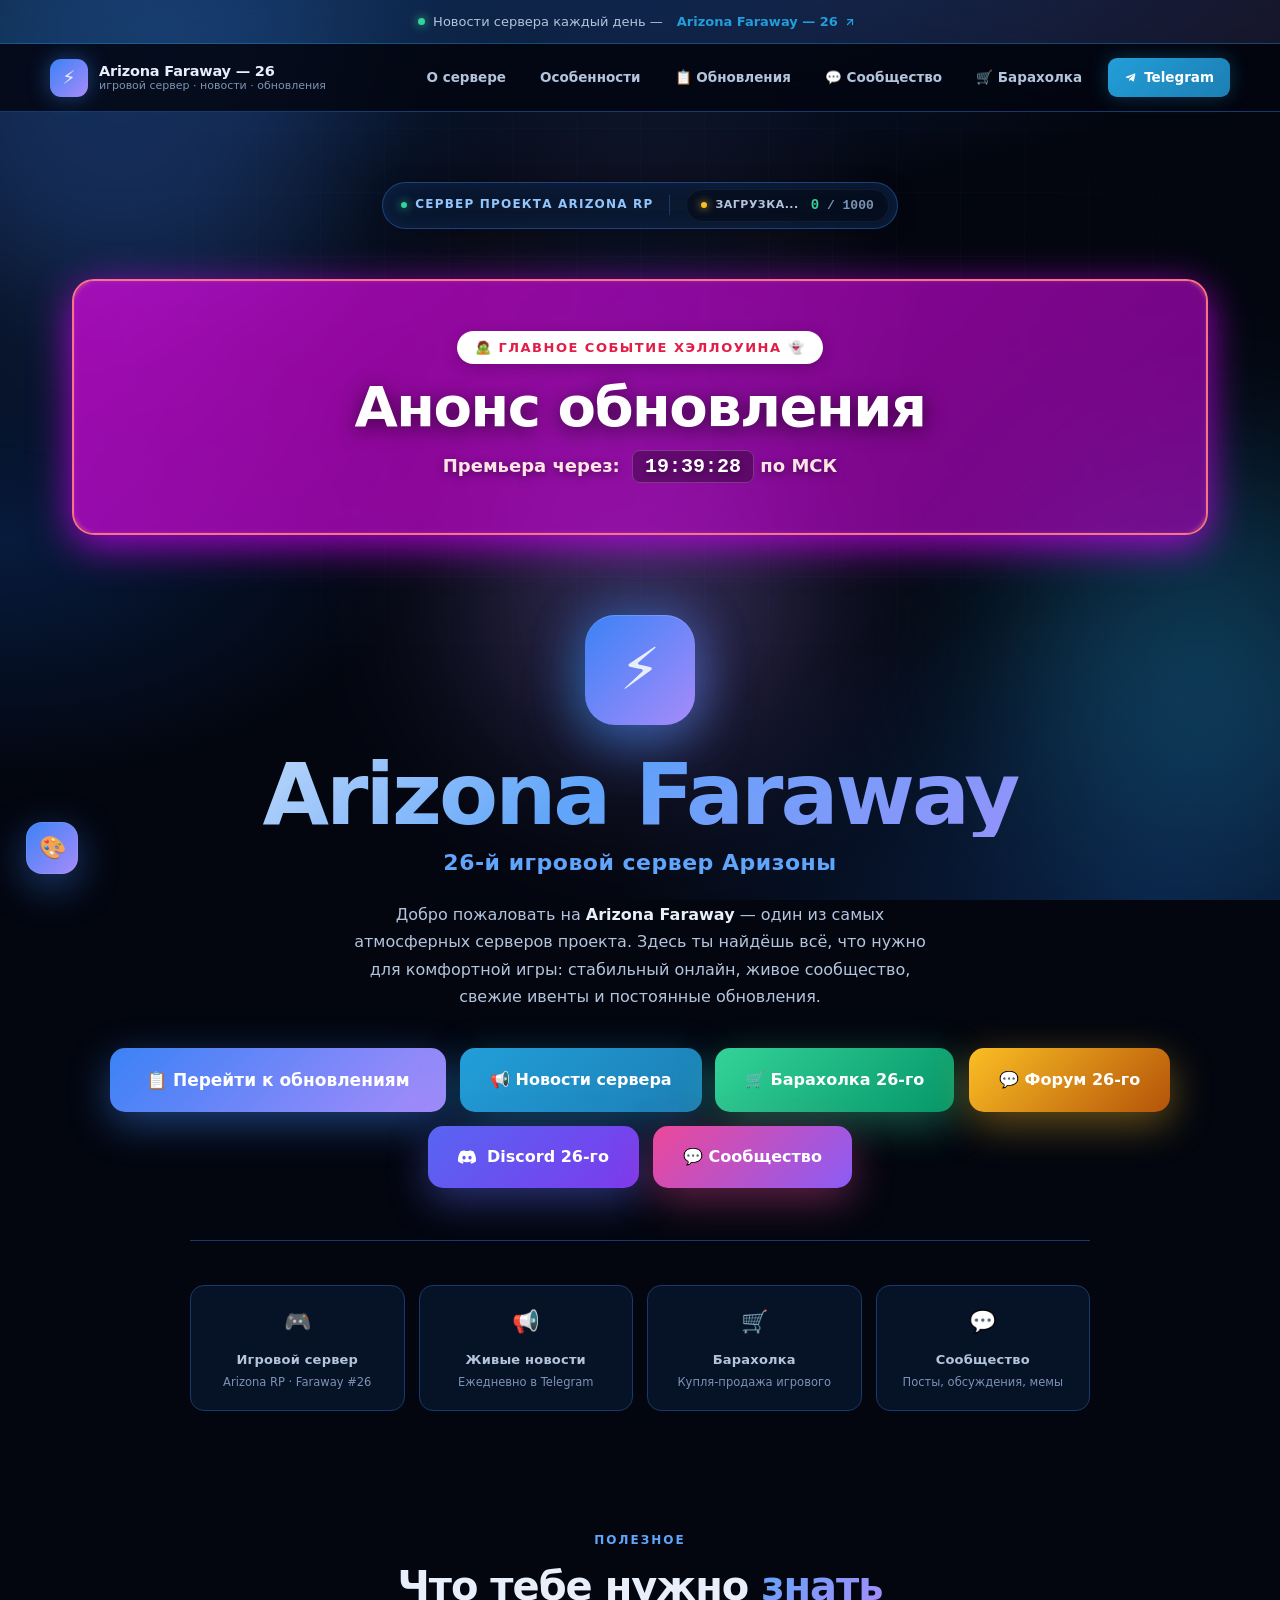
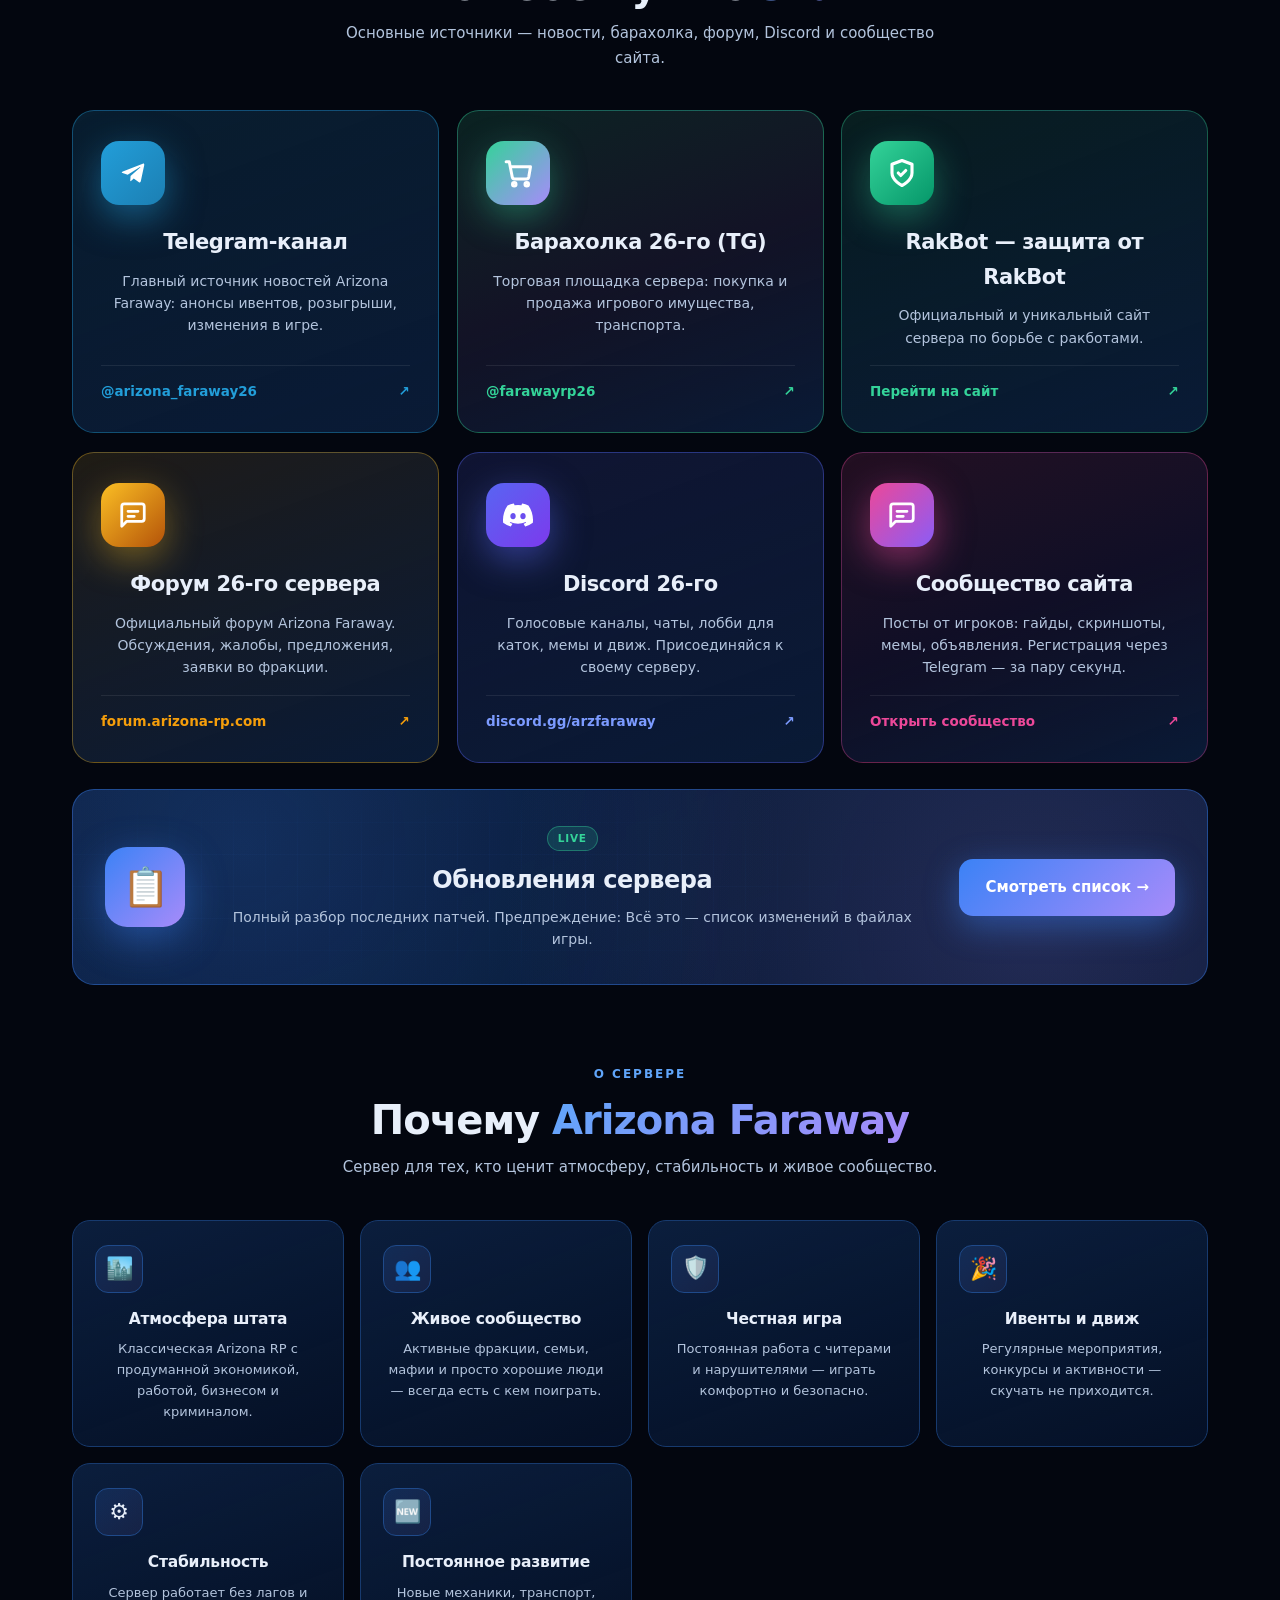
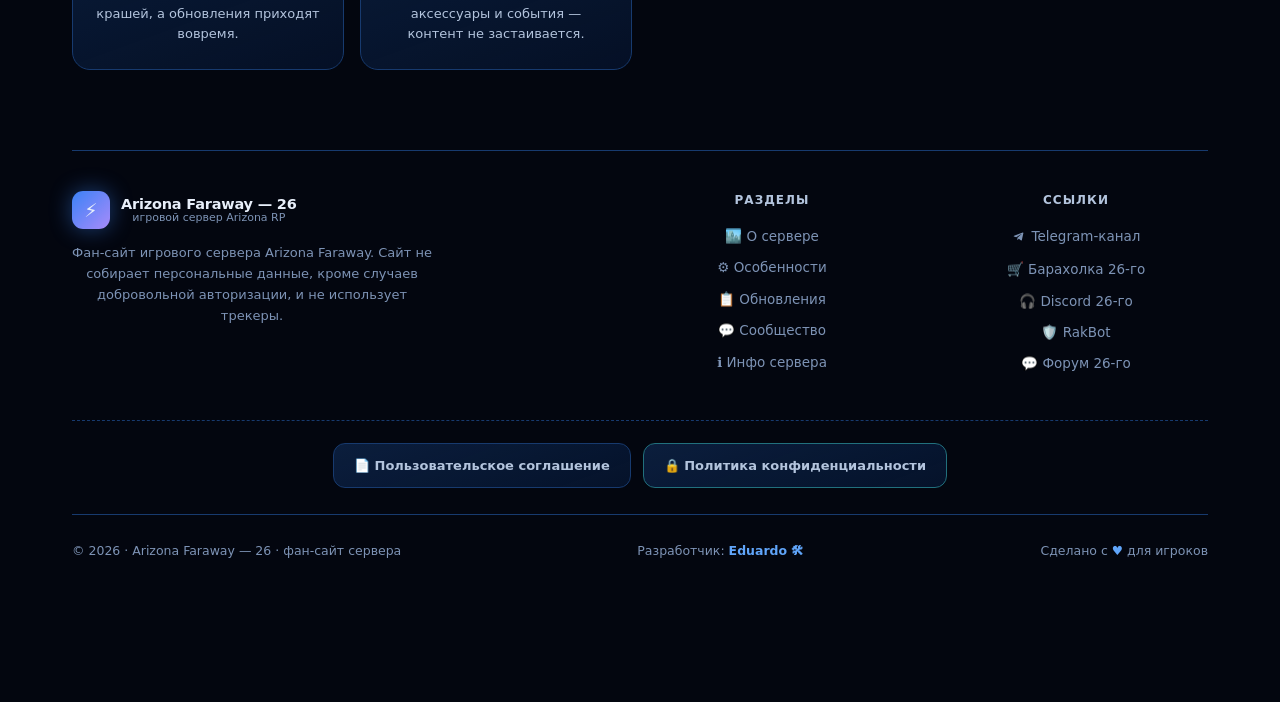
==== site/index.html @ fef4f8c5 "Add files via upload" ====
<!DOCTYPE html>
<html lang="ru">
<head>
<meta charset="UTF-8">
<meta name="viewport" content="width=device-width, initial-scale=1.0">
<title>Arizona Faraway</title>
<meta name="description" content="Arizona Faraway — один из серверов проекта Arizona RP. Новости, обновления, сообщество и всё о сервере.">
<link rel="stylesheet" href="theme.css">
<style>
  *{box-sizing:border-box;margin:0;padding:0}
  html{scroll-behavior:smooth;scroll-padding-top:90px}

  body{
    font-family:'Inter','Segoe UI',system-ui,-apple-system,sans-serif;
    background:var(--bg-0);
    color:var(--text);
    line-height:1.65;
    min-height:100vh;
    overflow-x:hidden;
    -webkit-font-smoothing:antialiased;
    transition:background .4s, color .4s;
  }

  #cursorGlow{
    position:fixed;top:0;left:0;
    width:600px;height:600px;
    margin:-300px 0 0 -300px;
    background:radial-gradient(circle,
      color-mix(in srgb, var(--accent) 9%, transparent) 0%,
      color-mix(in srgb, var(--violet) 5%, transparent) 35%,
      transparent 65%);
    pointer-events:none;
    z-index:1;
    will-change:transform;
    mix-blend-mode:screen;
  }
  @media (max-width:720px){#cursorGlow{display:none}}

  .bg-layer{position:fixed;inset:0;z-index:-1;overflow:hidden;background:var(--bg-image), var(--bg-0);}
  .bg-layer::before{
    content:'';position:absolute;inset:0;
    background-image:
      linear-gradient(var(--grid-line) 1px, transparent 1px),
      linear-gradient(90deg, var(--grid-line) 1px, transparent 1px);
    background-size:64px 64px;
    mask-image:radial-gradient(ellipse 80% 60% at 50% 40%, #000 40%, transparent 80%);
    -webkit-mask-image:radial-gradient(ellipse 80% 60% at 50% 40%, #000 40%, transparent 80%);
  }
  .orb{position:absolute;border-radius:50%;filter:blur(90px);opacity:.32;animation:float 26s ease-in-out infinite}
  .orb.o1{width:480px;height:480px;background:var(--accent);top:-140px;left:-120px}
  .orb.o2{width:380px;height:380px;background:var(--tg);bottom:6%;right:-110px;animation-delay:-9s}
  .orb.o3{width:320px;height:320px;background:var(--violet);top:48%;left:38%;animation-delay:-16s}
  @keyframes float{
    0%,100%{transform:translate(0,0) scale(1)}
    33%{transform:translate(50px,-40px) scale(1.1)}
    66%{transform:translate(-40px,40px) scale(.92)}
  }

  .wrap{max-width:1180px;margin:0 auto;padding:0 22px 100px;position:relative;z-index:2}

  .announce{
    background:linear-gradient(90deg,
      color-mix(in srgb, var(--tg) 12%, transparent),
      color-mix(in srgb, var(--accent) 12%, transparent),
      color-mix(in srgb, var(--violet) 12%, transparent));
    border-bottom:1px solid color-mix(in srgb, var(--tg) 35%, transparent);
    padding:9px 20px;font-size:13px;text-align:center;
    position:relative;z-index:60;
    backdrop-filter:blur(10px);-webkit-backdrop-filter:blur(10px);
  }
  .announce-inner{max-width:1180px;margin:0 auto;display:flex;align-items:center;justify-content:center;gap:8px;flex-wrap:wrap}
  .announce a{color:var(--tg);text-decoration:none;font-weight:700;display:inline-flex;align-items:center;gap:6px;padding:2px 6px;border-radius:6px;transition:.2s}
  .announce a:hover{background:color-mix(in srgb, var(--tg) 15%, transparent);filter:brightness(1.15)}
  .announce .label{color:var(--text-2)}
  .announce .dot-live{width:7px;height:7px;background:var(--green);border-radius:50%;box-shadow:0 0 10px var(--green);animation:pulse-dot 1.8s ease-in-out infinite}
  @keyframes pulse-dot{0%,100%{opacity:1;transform:scale(1)}50%{opacity:.5;transform:scale(.85)}}

  .nav{
    position:sticky;top:0;z-index:50;
    backdrop-filter:blur(18px);-webkit-backdrop-filter:blur(18px);
    background:color-mix(in srgb, var(--bg-0) 82%, transparent);
    border-bottom:1px solid var(--border);
    margin:0 -22px;
    padding:14px 22px;
  }
  .nav-inner{max-width:1180px;margin:0 auto;display:flex;align-items:center;gap:22px}
  .brand{display:flex;align-items:center;gap:11px;font-weight:700;font-size:15px;text-decoration:none;color:var(--text)}
  .brand .logo{
    width:38px;height:38px;
    background:linear-gradient(135deg,var(--accent),var(--violet));
    border-radius:11px;display:grid;place-items:center;font-size:19px;
    box-shadow:0 0 22px var(--glow);
    transition:.3s;
  }
  .brand:hover .logo{transform:rotate(-8deg) scale(1.06)}
  .brand-text{display:flex;flex-direction:column;line-height:1.15}
  .brand-text .t{font-size:14.5px;font-weight:800;letter-spacing:-.2px}
  .brand-text .s{font-size:11px;color:var(--dim);font-weight:500}

  .nav-links{display:flex;gap:6px;margin-left:auto;align-items:center;flex-wrap:wrap}
  .nav-links a{
    color:var(--text-2);text-decoration:none;font-size:13.5px;font-weight:600;
    padding:8px 14px;border-radius:9px;transition:.2s;
    display:inline-flex;align-items:center;gap:6px;
  }
  .nav-links a:hover{color:var(--text);background:color-mix(in srgb, var(--accent) 12%, transparent)}
  .nav-links a.active{color:var(--text);background:color-mix(in srgb, var(--accent) 18%, transparent);border:1px solid color-mix(in srgb, var(--accent) 35%, transparent)}

  .nav-cta{
    background:linear-gradient(135deg,var(--tg),#1c7fb3);
    color:#fff !important;
    padding:8px 16px !important;
    border-radius:9px !important;
    font-weight:700 !important;
    display:inline-flex !important;align-items:center;gap:7px !important;
    box-shadow:0 0 20px color-mix(in srgb, var(--tg) 30%, transparent);
    transition:.3s !important;
  }
  .nav-cta:hover{
    background:linear-gradient(135deg,#4cb8ef,var(--tg)) !important;
    transform:translateY(-1px);
    box-shadow:0 0 30px color-mix(in srgb, var(--tg) 50%, transparent);
  }

  .user-chip{
    display:inline-flex;align-items:center;gap:8px;
    padding:6px 12px;border-radius:999px;
    background:color-mix(in srgb, var(--tg) 12%, transparent);
    border:1px solid color-mix(in srgb, var(--tg) 35%, transparent);
    font-size:12.5px;font-weight:700;color:var(--tg);
    cursor:pointer;transition:.2s;
  }
  .user-chip:hover{background:color-mix(in srgb, var(--tg) 20%, transparent)}
  .user-chip .av{
    width:20px;height:20px;border-radius:50%;
    background:linear-gradient(135deg,var(--tg),#1c7fb3);
    display:grid;place-items:center;color:#fff;font-size:10px;font-weight:800;
    overflow:hidden;
  }
  .user-chip .av img{width:100%;height:100%;object-fit:cover}

  .burger{
    display:none;background:color-mix(in srgb, var(--card) 85%, transparent);
    border:1px solid var(--border);color:var(--text);
    width:40px;height:40px;border-radius:10px;
    cursor:pointer;font-size:18px;transition:.2s;
  }
  .burger:hover{border-color:var(--accent)}

  .hero{padding:70px 0 40px;text-align:center;position:relative}

  .hero-logo{
    width:110px;height:110px;
    margin:0 auto 26px;
    background:linear-gradient(135deg,var(--accent),var(--violet));
    border-radius:30px;
    display:grid;place-items:center;
    font-size:58px;
    box-shadow:0 20px 60px var(--glow), inset 0 1px 0 rgba(255,255,255,.15);
    animation:bob 4s ease-in-out infinite;
    position:relative;
  }
  .hero-logo::after{
    content:'';
    position:absolute;inset:-6px;
    border-radius:36px;
    background:conic-gradient(from 0deg, var(--accent), var(--violet), var(--tg), var(--accent));
    opacity:.35;z-index:-1;filter:blur(24px);
    animation:spin 8s linear infinite;
  }
  @keyframes bob{0%,100%{transform:translateY(0)}50%{transform:translateY(-10px)}}
  @keyframes spin{to{transform:rotate(360deg)}}

  h1.hero-title{
    font-size:clamp(42px,8vw,86px);
    font-weight:900;
    letter-spacing:-3px;
    line-height:1;
    background:linear-gradient(135deg,var(--text) 0%,var(--accent-2) 45%,var(--violet) 100%);
    -webkit-background-clip:text;-webkit-text-fill-color:transparent;background-clip:text;
    margin-bottom:8px;
  }

  .hero-tagline{
    font-size:clamp(16px,2.2vw,22px);
    color:var(--accent-2);
    font-weight:600;letter-spacing:.5px;
    margin-bottom:20px;
  }

  .hero-desc{
    color:var(--text-2);font-size:16px;
    max-width:600px;margin:0 auto 38px;
    line-height:1.7;
  }
  .hero-desc b{color:var(--text);font-weight:600}

  .hero-cta{
    display:flex;gap:14px;justify-content:center;flex-wrap:wrap;
    margin-bottom:52px;
  }

  .btn{
    display:inline-flex;align-items:center;gap:11px;
    padding:16px 30px;
    border-radius:15px;
    font-size:16px;font-weight:700;
    font-family:inherit;
    text-decoration:none;cursor:pointer;border:none;
    transition:transform .3s cubic-bezier(.4,0,.2,1), box-shadow .3s, background .3s, border-color .3s;
    position:relative;overflow:hidden;
    will-change:transform;
  }

    /* ===== ОБЪЕДИНЕННАЯ ПЛАШКА ===== */
  .top-badge-group {
    display: inline-flex;
    align-items: center;
    background: rgba(11, 30, 61, 0.6);
    border: 1px solid color-mix(in srgb, var(--accent) 40%, transparent);
    border-radius: 999px;
    padding: 6px 8px 6px 18px;
    margin-bottom: 26px;
    box-shadow: 0 4px 20px rgba(0,0,0,0.3), inset 0 0 20px color-mix(in srgb, var(--accent) 10%, transparent);
    backdrop-filter: blur(10px);
    animation: pulse-border 3s ease-in-out infinite;
  }

  .server-badge {
    display: flex;
    align-items: center;
    gap: 8px;
    color: var(--accent-3);
    font-size: 12px;
    font-weight: 700;
    letter-spacing: 1.2px;
    text-transform: uppercase;
  }
  
  .server-badge .dot {
    width: 6px; height: 6px;
    background: var(--green);
    border-radius: 50%;
    box-shadow: 0 0 10px var(--green);
    animation: pulse-dot 1.8s infinite;
  }

  .badge-divider {
    width: 1px;
    height: 20px;
    background: color-mix(in srgb, var(--accent) 30%, transparent);
    margin: 0 16px;
  }

  .online-widget {
    display: flex;
    align-items: center;
    gap: 8px;
    background: rgba(0, 0, 0, 0.3);
    padding: 4px 14px;
    border-radius: 99px;
    border: 1px solid rgba(255, 255, 255, 0.05);
  }

  .ow-dot {
    width: 6px; height: 6px;
    border-radius: 50%;
    background: #34d399; /* Зеленый */
    box-shadow: 0 0 8px #34d399;
  }
  .ow-dot.offline { background: #f87171; box-shadow: 0 0 8px #f87171; }
  .ow-dot.loading { background: #fbbf24; box-shadow: 0 0 8px #fbbf24; }

  .ow-text {
    font-size: 11px;
    font-weight: 700;
    color: var(--text-2);
    text-transform: uppercase;
    letter-spacing: 0.5px;
    margin-right: 4px;
  }

  .ow-players {
    font-size: 13px;
    color: var(--dim);
    font-family: 'JetBrains Mono', monospace;
    font-weight: 600;
  }
  .ow-players b {
    color: #34d399;
    font-weight: 800;
    font-size: 14px;
  }

    /* ===== СТИЛИ КРАСНОГО БАННЕРА ===== */
  .promo-banner {
    display: block;
    width: 100%;
    margin: 24px 0 10px;
    border-radius: 22px;
    overflow: hidden;
    position: relative;
    background: linear-gradient(135deg, #e608eeaf, #a005b4af);
    box-shadow: 0 10px 40px rgba(213, 0, 255, 0.774), inset 0 0 0 1px rgba(255,255,255,0.1);
    text-decoration: none;
    color: #fff;
    transition: transform 0.3s ease, box-shadow 0.3s ease;
    border: 2px solid #fb7185;
  }
  
  .promo-banner:hover {
    transform: translateY(-4px) scale(1.01);
    box-shadow: 0 15px 50px rgba(218, 2, 218, 0.6), inset 0 0 0 1px rgba(255,255,255,0.2);
  }

  .promo-banner::before {
    content: '';
    position: absolute;
    inset: 0;
    background-image: url('https://i.imgur.com/X0hskwF.jpg'); /* ТУТ ТВОЯ КАРТИНКА */
    background-size: cover;
    background-position: center;
    opacity: 0.35;
    z-index: 1;
    transition: opacity 0.3s, transform 0.3s;
  }

  .promo-banner:hover::before {
    opacity: 0.5;
    transform: scale(1.05);
  }

  .promo-content {
    position: relative;
    z-index: 2;
    padding: 50px 20px;
    text-align: center;
    display: flex;
    flex-direction: column;
    align-items: center;
    justify-content: center;
    gap: 12px;
    backdrop-filter: blur(2px);
  }

  .promo-badge {
    background: #fff;
    color: #e11d48;
    font-size: 13px;
    font-weight: 800;
    padding: 6px 18px;
    border-radius: 99px;
    text-transform: uppercase;
    letter-spacing: 1.5px;
    animation: pulse-badge 2s infinite;
    box-shadow: 0 4px 15px rgba(0,0,0,0.2);
  }

  .promo-content h2 {
    font-size: clamp(32px, 6vw, 56px);
    font-weight: 900;
    margin: 0;
    text-shadow: 0 4px 20px rgba(0,0,0,0.6);
    letter-spacing: -1.5px;
    line-height: 1.1;
  }

  .promo-content p {
    font-size: 18px;
    color: #ffe4e6;
    margin: 0;
    font-weight: 600;
    text-shadow: 0 2px 10px rgba(0,0,0,0.5);
  }

  #countdown-timer {
    font-family: 'JetBrains Mono', monospace;
    background: rgba(0,0,0,0.3);
    padding: 4px 12px;
    border-radius: 8px;
    border: 1px solid rgba(255,255,255,0.2);
    font-size: 20px;
    font-weight: 800;
    color: #fff;
    margin-left: 6px;
  }

  @keyframes pulse-badge {
    0%, 100% { transform: scale(1); }
    50% { transform: scale(1.05); box-shadow: 0 4px 25px rgba(255,255,255,0.4); }
  }

  .btn-primary{
    background:linear-gradient(135deg,var(--accent),var(--violet));
    color:#fff;
    box-shadow:0 12px 40px var(--glow);
    padding:18px 36px;
    font-size:17px;
  }
  .btn-primary:hover{
    transform:translateY(-3px) scale(1.03);
    box-shadow:0 22px 60px var(--glow), 0 0 0 1px color-mix(in srgb, var(--accent-2) 60%, transparent);
  }
  .btn-primary:active{transform:translateY(-1px) scale(.99)}
  .btn-primary::after{
    content:'';position:absolute;inset:0;
    background:linear-gradient(135deg,transparent 30%, rgba(255,255,255,.25), transparent 70%);
    transform:translateX(-100%);transition:.75s;
  }
  .btn-primary:hover::after{transform:translateX(100%)}

  .btn-tg{
    background:linear-gradient(135deg,var(--tg),#1c7fb3);
    color:#fff;
    box-shadow:0 12px 40px color-mix(in srgb, var(--tg) 40%, transparent);
    padding:18px 30px;
    font-size:16px;
  }
  .btn-tg:hover{
    transform:translateY(-3px) scale(1.03);
    box-shadow:0 22px 60px color-mix(in srgb, var(--tg) 55%, transparent);
    background:linear-gradient(135deg,#4cb8ef,var(--tg));
  }
  .btn-tg:active{transform:translateY(-1px) scale(.99)}

  .btn-market{
    background:linear-gradient(135deg,var(--green),#059669);
    color:#fff;
    box-shadow:0 12px 40px color-mix(in srgb, var(--green) 40%, transparent);
    padding:18px 30px;
    font-size:16px;
  }
  .btn-market:hover{
    transform:translateY(-3px) scale(1.03);
    box-shadow:0 22px 60px color-mix(in srgb, var(--green) 55%, transparent);
    background:linear-gradient(135deg,#6ee7b7,var(--green));
  }
  .btn-market:active{transform:translateY(-1px) scale(.99)}

  .btn-forum{
    background:linear-gradient(135deg,var(--gold),#b45309);
    color:#fff;
    box-shadow:0 12px 40px color-mix(in srgb, var(--gold) 40%, transparent);
    padding:18px 30px;
    font-size:16px;
  }
  .btn-forum:hover{
    transform:translateY(-3px) scale(1.03);
    box-shadow:0 22px 60px color-mix(in srgb, var(--gold) 55%, transparent);
    background:linear-gradient(135deg,#fcd34d,var(--gold-2));
  }
  .btn-forum:active{transform:translateY(-1px) scale(.99)}

  /* Discord — индиго-фиолетовая */
  .btn-discord{
    background:linear-gradient(135deg,#5865F2,#7C3AED);
    color:#fff;
    box-shadow:0 12px 40px rgba(88,101,242,.45);
    padding:18px 30px;
    font-size:16px;
  }
  .btn-discord:hover{
    transform:translateY(-3px) scale(1.03);
    box-shadow:0 22px 60px rgba(88,101,242,.65);
    background:linear-gradient(135deg,#7C3AED,#5865F2);
  }
  .btn-discord:active{transform:translateY(-1px) scale(.99)}

  /* Сообщество — розово-фиолетовая */
  .btn-community{
    background:linear-gradient(135deg,#ec4899,#8b5cf6);
    color:#fff;
    box-shadow:0 12px 40px rgba(236,72,153,.4);
    padding:18px 30px;
    font-size:16px;
  }
  .btn-community:hover{
    transform:translateY(-3px) scale(1.03);
    box-shadow:0 22px 60px rgba(236,72,153,.6);
    background:linear-gradient(135deg,#f472b6,#a78bfa);
  }
  .btn-community:active{transform:translateY(-1px) scale(.99)}

  .btn-ghost{
    background:color-mix(in srgb, var(--card) 70%, transparent);
    border:1px solid var(--border-2);
    color:var(--text);
  }
  .btn-ghost:hover{
    border-color:var(--accent);
    background:color-mix(in srgb, var(--card-2) 90%, transparent);
    transform:translateY(-3px) scale(1.03);
    box-shadow:0 14px 40px rgba(0,0,0,.5), 0 0 0 1px color-mix(in srgb, var(--accent) 40%, transparent);
  }
  .btn-ghost:active{transform:translateY(-1px) scale(.99)}

  .quick-info{
    display:grid;
    grid-template-columns:repeat(auto-fit,minmax(200px,1fr));
    gap:14px;max-width:900px;margin:0 auto;
    padding-top:44px;border-top:1px solid var(--border);
  }
  .qi{
    background:color-mix(in srgb, var(--card) 50%, transparent);
    border:1px solid var(--border);
    border-radius:14px;
    padding:18px 16px;text-align:center;
    transition:.3s;
  }
  .qi:hover{
    border-color:var(--border-2);
    transform:translateY(-3px);
    background:color-mix(in srgb, var(--card-2) 60%, transparent);
  }
  .qi .icon{font-size:22px;margin-bottom:8px;display:block}
  .qi .t{font-size:13px;color:var(--text-2);font-weight:600;letter-spacing:.2px}
  .qi .d{font-size:11.5px;color:var(--dim);margin-top:3px}

  .sec-head{text-align:center;margin:80px auto 40px;max-width:640px}
  .sec-head .kicker{
    color:var(--accent-2);font-size:12px;font-weight:700;
    text-transform:uppercase;letter-spacing:2px;margin-bottom:12px;
  }
  .sec-head h2{
    font-size:clamp(26px,4vw,40px);font-weight:800;
    letter-spacing:-1px;line-height:1.15;margin-bottom:12px;
  }
  .sec-head h2 span{
    background:linear-gradient(135deg,var(--accent-2),var(--violet));
    -webkit-background-clip:text;-webkit-text-fill-color:transparent;background-clip:text;
  }
  .sec-head p{color:var(--text-2);font-size:15px}

  .big-cards{
    display:grid;
    grid-template-columns:repeat(auto-fit,minmax(280px,1fr));
    gap:18px;
  }

  .big-card{
    position:relative;
    background:linear-gradient(160deg,var(--card) 0%,color-mix(in srgb, var(--bg-2) 70%, transparent) 100%);
    border:1px solid var(--border);
    border-radius:22px;
    padding:30px 28px;
    text-decoration:none;color:inherit;
    overflow:hidden;
    transition:transform .4s cubic-bezier(.4,0,.2,1), border-color .3s, box-shadow .3s;
    display:flex;flex-direction:column;
    min-height:280px;
    will-change:transform;
  }

  .big-card::before{
    content:'';position:absolute;inset:0;
    background:radial-gradient(circle at var(--mx,50%) var(--my,0%), color-mix(in srgb, var(--accent) 18%, transparent), transparent 60%);
    opacity:0;transition:.4s;pointer-events:none;
  }
  .big-card:hover{
    transform:translateY(-6px);
    border-color:var(--border-2);
    box-shadow:0 24px 70px rgba(0,0,0,.55), 0 0 0 1px color-mix(in srgb, var(--accent) 20%, transparent);
  }
  .big-card:hover::before{opacity:1}

  .big-card.tg-card{
    background:linear-gradient(160deg,color-mix(in srgb, var(--tg) 16%, transparent),color-mix(in srgb, var(--card) 85%, transparent));
    border-color:color-mix(in srgb, var(--tg) 40%, transparent);
  }
  .big-card.tg-card:hover{
    border-color:var(--tg);
    box-shadow:0 24px 70px rgba(0,0,0,.55), 0 0 0 1px color-mix(in srgb, var(--tg) 40%, transparent), 0 0 50px color-mix(in srgb, var(--tg) 20%, transparent);
  }
  .big-card.tg-card::before{
    background:radial-gradient(circle at var(--mx,50%) var(--my,0%), color-mix(in srgb, var(--tg) 22%, transparent), transparent 60%);
  }

  .big-card.rak-card{
    background:linear-gradient(160deg,color-mix(in srgb, var(--green) 12%, transparent),color-mix(in srgb, var(--card) 85%, transparent));
    border-color:color-mix(in srgb, var(--green) 35%, transparent);
  }
  .big-card.rak-card:hover{
    border-color:var(--green);
    box-shadow:0 24px 70px rgba(0,0,0,.55), 0 0 0 1px color-mix(in srgb, var(--green) 40%, transparent), 0 0 50px color-mix(in srgb, var(--green) 15%, transparent);
  }
  .big-card.rak-card::before{
    background:radial-gradient(circle at var(--mx,50%) var(--my,0%), color-mix(in srgb, var(--green) 20%, transparent), transparent 60%);
  }

  .big-card.market-card{
    background:linear-gradient(160deg,color-mix(in srgb, var(--green) 14%, transparent),color-mix(in srgb, var(--violet) 10%, transparent),color-mix(in srgb, var(--card) 85%, transparent));
    border-color:color-mix(in srgb, var(--green) 40%, transparent);
  }
  .big-card.market-card:hover{
    border-color:var(--green);
    box-shadow:0 24px 70px rgba(0,0,0,.55), 0 0 0 1px color-mix(in srgb, var(--green) 40%, transparent), 0 0 50px color-mix(in srgb, var(--green) 18%, transparent);
  }
  .big-card.market-card::before{
    background:radial-gradient(circle at var(--mx,50%) var(--my,0%), color-mix(in srgb, var(--green) 22%, transparent), transparent 60%);
  }

  .big-card.forum-card{
    background:linear-gradient(160deg,color-mix(in srgb, var(--gold) 12%, transparent),color-mix(in srgb, var(--card) 85%, transparent));
    border-color:color-mix(in srgb, var(--gold) 35%, transparent);
  }
  .big-card.forum-card:hover{
    border-color:var(--gold-2);
    box-shadow:0 24px 70px rgba(0,0,0,.55), 0 0 0 1px color-mix(in srgb, var(--gold) 40%, transparent), 0 0 50px color-mix(in srgb, var(--gold) 15%, transparent);
  }
  .big-card.forum-card::before{
    background:radial-gradient(circle at var(--mx,50%) var(--my,0%), color-mix(in srgb, var(--gold) 20%, transparent), transparent 60%);
  }

  .big-card.discord-card{
    background:linear-gradient(160deg,rgba(88,101,242,.16),color-mix(in srgb, var(--card) 85%, transparent));
    border-color:rgba(88,101,242,.4);
  }
  .big-card.discord-card:hover{
    border-color:#5865F2;
    box-shadow:0 24px 70px rgba(0,0,0,.55), 0 0 0 1px rgba(88,101,242,.5), 0 0 50px rgba(88,101,242,.25);
  }
  .big-card.discord-card::before{
    background:radial-gradient(circle at var(--mx,50%) var(--my,0%), rgba(124,58,237,.22), transparent 60%);
  }

  .big-card.community-card{
    background:linear-gradient(160deg,rgba(236,72,153,.14),rgba(139,92,246,.10),color-mix(in srgb, var(--card) 85%, transparent));
    border-color:rgba(236,72,153,.35);
  }
  .big-card.community-card:hover{
    border-color:#ec4899;
    box-shadow:0 24px 70px rgba(0,0,0,.55), 0 0 0 1px rgba(236,72,153,.4), 0 0 50px rgba(236,72,153,.2);
  }
  .big-card.community-card::before{
    background:radial-gradient(circle at var(--mx,50%) var(--my,0%), rgba(236,72,153,.22), transparent 60%);
  }

  .big-icon{
    width:64px;height:64px;
    border-radius:18px;
    display:grid;place-items:center;
    margin-bottom:20px;
    position:relative;z-index:1;
    transition:.4s;
    box-shadow:inset 0 1px 0 rgba(255,255,255,.1);
  }
  .big-card.tg-card .big-icon{background:linear-gradient(135deg,var(--tg),#1c7fb3);color:#fff;box-shadow:0 12px 36px color-mix(in srgb, var(--tg) 50%, transparent);}
  .big-card.rak-card .big-icon{background:linear-gradient(135deg,var(--green),#059669);color:#fff;box-shadow:0 12px 36px color-mix(in srgb, var(--green) 40%, transparent);}
  .big-card.market-card .big-icon{background:linear-gradient(135deg,var(--green),var(--violet));color:#fff;box-shadow:0 12px 36px color-mix(in srgb, var(--green) 40%, transparent);}
  .big-card.forum-card .big-icon{background:linear-gradient(135deg,var(--gold),#b45309);color:#fff;box-shadow:0 12px 36px color-mix(in srgb, var(--gold) 40%, transparent);}
  .big-card.discord-card .big-icon{background:linear-gradient(135deg,#5865F2,#7C3AED);color:#fff;box-shadow:0 12px 36px rgba(88,101,242,.5);}
  .big-card.community-card .big-icon{background:linear-gradient(135deg,#ec4899,#8b5cf6);color:#fff;box-shadow:0 12px 36px rgba(236,72,153,.5);}
  .big-card:hover .big-icon{transform:scale(1.08) rotate(-6deg)}

  .big-card h3{
    font-size:21px;font-weight:800;
    letter-spacing:-.4px;margin-bottom:10px;
    position:relative;z-index:1;
  }

  .big-card p{
    color:var(--text-2);font-size:14px;
    line-height:1.6;flex:1;
    position:relative;z-index:1;
    margin-bottom:16px;
  }

  .big-card .big-link{
    display:inline-flex;align-items:center;gap:8px;
    font-size:13.5px;font-weight:700;
    position:relative;z-index:1;
    padding-top:14px;
    border-top:1px solid rgba(255,255,255,.08);
    transition:.3s;
  }
  .big-card.tg-card .big-link{color:var(--tg)}
  .big-card.rak-card .big-link{color:var(--green)}
  .big-card.market-card .big-link{color:var(--green)}
  .big-card.forum-card .big-link{color:var(--gold-2)}
  .big-card.discord-card .big-link{color:#7C9BFF}
  .big-card.community-card .big-link{color:#ec4899}
  .big-card .big-link .arr{transition:.3s;margin-left:auto}
  .big-card:hover .big-link .arr{transform:translate(3px,-3px)}

  .updates-banner{
    margin:26px 0 0;
    background:
      radial-gradient(circle at 15% 30%, color-mix(in srgb, var(--accent) 20%, transparent), transparent 55%),
      radial-gradient(circle at 85% 70%, color-mix(in srgb, var(--violet) 18%, transparent), transparent 55%),
      linear-gradient(160deg,color-mix(in srgb, var(--card) 90%, transparent),color-mix(in srgb, var(--bg-2) 70%, transparent));
    border:1px solid color-mix(in srgb, var(--accent) 40%, transparent);
    border-radius:22px;
    padding:34px 32px;
    display:flex;align-items:center;gap:26px;
    position:relative;overflow:hidden;
    text-decoration:none;color:inherit;
    transition:transform .35s cubic-bezier(.4,0,.2,1), border-color .3s, box-shadow .3s;
    will-change:transform;
  }
  .updates-banner::before{
    content:'';position:absolute;inset:0;
    background-image:
      linear-gradient(var(--grid-line) 1px, transparent 1px),
      linear-gradient(90deg, var(--grid-line) 1px, transparent 1px);
    background-size:32px 32px;
    mask-image:radial-gradient(ellipse 70% 70% at 30% 50%, #000 30%, transparent 80%);
    -webkit-mask-image:radial-gradient(ellipse 70% 70% at 30% 50%, #000 30%, transparent 80%);
    pointer-events:none;
  }
  .updates-banner::after{
    content:'';position:absolute;inset:0;
    background:radial-gradient(circle at var(--mx,50%) var(--my,50%), color-mix(in srgb, var(--accent-2) 18%, transparent), transparent 55%);
    opacity:0;transition:.4s;pointer-events:none;
  }
  .updates-banner:hover{
    transform:translateY(-4px);
    border-color:var(--accent);
    box-shadow:0 20px 60px rgba(0,0,0,.5), 0 0 0 1px color-mix(in srgb, var(--accent) 40%, transparent), 0 0 60px color-mix(in srgb, var(--accent) 15%, transparent);
  }
  .updates-banner:hover::after{opacity:1}

  .ub-icon{
    width:80px;height:80px;flex-shrink:0;
    background:linear-gradient(135deg,var(--accent),var(--violet));
    border-radius:22px;
    display:grid;place-items:center;
    font-size:38px;
    box-shadow:0 12px 40px var(--glow);
    position:relative;z-index:1;
    transition:.4s;
  }
  .updates-banner:hover .ub-icon{transform:rotate(-8deg) scale(1.06)}

  .ub-content{flex:1;position:relative;z-index:1}
  .ub-content .ub-badge{
    display:inline-block;
    background:color-mix(in srgb, var(--green) 15%, transparent);
    border:1px solid color-mix(in srgb, var(--green) 40%, transparent);
    color:var(--green);
    font-size:10.5px;font-weight:700;
    text-transform:uppercase;letter-spacing:.8px;
    padding:3px 10px;border-radius:999px;
    margin-bottom:10px;
    animation:pulse-dot 2s ease-in-out infinite;
  }
  .ub-content h3{
    font-size:24px;font-weight:800;
    letter-spacing:-.5px;margin-bottom:6px;
  }
  .ub-content p{
    color:var(--text-2);font-size:14px;line-height:1.55;
  }
  .ub-content p b{color:var(--accent-2);font-weight:600}

  .ub-btn{
    flex-shrink:0;
    background:linear-gradient(135deg,var(--accent),var(--violet));
    color:#fff;
    padding:16px 26px;border-radius:14px;
    font-weight:700;font-size:15px;
    display:inline-flex;align-items:center;gap:9px;
    box-shadow:0 10px 34px var(--glow);
    position:relative;z-index:1;
    transition:transform .3s, box-shadow .3s;
    white-space:nowrap;
  }
  .updates-banner:hover .ub-btn{
    transform:translateX(4px);
    box-shadow:0 14px 44px var(--glow);
  }

  .features-grid{
    display:grid;
    grid-template-columns:repeat(auto-fit,minmax(240px,1fr));
    gap:16px;
  }

  .feat{
    background:linear-gradient(160deg,var(--card),color-mix(in srgb, var(--bg-2) 50%, transparent));
    border:1px solid var(--border);
    border-radius:18px;
    padding:24px 22px;
    transition:.3s;
    position:relative;overflow:hidden;
  }
  .feat::before{
    content:'';position:absolute;
    top:0;left:0;right:0;height:2px;
    background:linear-gradient(90deg,transparent,var(--accent),transparent);
    opacity:0;transition:.3s;
  }
  .feat:hover{
    border-color:var(--border-2);
    transform:translateY(-4px);
    box-shadow:0 16px 44px rgba(0,0,0,.5);
  }
  .feat:hover::before{opacity:1}
  .feat .fic{
    width:48px;height:48px;border-radius:13px;
    display:grid;place-items:center;font-size:22px;
    background:linear-gradient(135deg,color-mix(in srgb, var(--accent) 15%, transparent),color-mix(in srgb, var(--violet) 8%, transparent));
    border:1px solid var(--border-2);
    margin-bottom:14px;
  }
  .feat h4{font-size:15.5px;font-weight:700;margin-bottom:7px;letter-spacing:-.2px}
  .feat p{font-size:13px;color:var(--text-2);line-height:1.6}

  .login-card{
    margin-top:26px;
    background:linear-gradient(160deg,var(--card) 0%,color-mix(in srgb, var(--bg-2) 70%, transparent) 100%);
    border:1px solid color-mix(in srgb, var(--tg) 35%, transparent);
    border-radius:22px;
    padding:32px 34px;
    display:grid;
    grid-template-columns:1fr auto;
    gap:26px;
    align-items:center;
    position:relative;
    overflow:hidden;
  }
  .login-card::before{
    content:'';
    position:absolute;
    top:-50%;left:-20%;
    width:400px;height:400px;
    background:radial-gradient(circle, color-mix(in srgb, var(--tg) 15%, transparent), transparent 65%);
    pointer-events:none;
  }
  .login-card .lc-info{position:relative;z-index:1}
  .login-card h3{
    font-size:22px;font-weight:800;letter-spacing:-.4px;
    margin-bottom:8px;
    display:flex;align-items:center;gap:10px;
  }
  .login-card h3 .ico{
    width:38px;height:38px;border-radius:11px;
    background:linear-gradient(135deg,var(--tg),#1c7fb3);
    display:grid;place-items:center;font-size:18px;
    box-shadow:0 0 22px color-mix(in srgb, var(--tg) 40%, transparent);
  }
  .login-card p{color:var(--text-2);font-size:14px;line-height:1.6;max-width:560px}
  .login-card .lc-actions{position:relative;z-index:1;display:flex;flex-direction:column;gap:10px;min-width:220px}
  .login-card .lc-actions .btn{justify-content:center;width:100%}

  @media (max-width:760px){
    .login-card{grid-template-columns:1fr;padding:24px 22px}
    .login-card .lc-actions{width:100%}
  }

  footer{
    margin-top:80px;padding-top:40px;
    border-top:1px solid var(--border);
  }
  .foot-grid{
    display:grid;
    grid-template-columns:2fr 1fr 1fr;
    gap:40px;margin-bottom:36px;
  }
  .foot-brand .brand{margin-bottom:14px}
  .foot-brand p{
    color:var(--dim);font-size:13px;
    max-width:360px;line-height:1.6;
  }
  .foot-col h5{
    font-size:12px;font-weight:700;
    text-transform:uppercase;letter-spacing:1px;
    color:var(--text-2);margin-bottom:14px;
  }
  .foot-col ul{list-style:none}
  .foot-col ul li{margin-bottom:9px}
  .foot-col ul a{
    color:var(--dim);font-size:13.5px;
    text-decoration:none;transition:.2s;
    display:inline-flex;align-items:center;gap:7px;
  }
  .foot-col ul a:hover{color:var(--accent-2)}

  .foot-legal{
    display:flex;gap:12px;flex-wrap:wrap;justify-content:center;
    margin:0 0 26px;
    padding:22px 0 0;
    border-top:1px dashed var(--border);
  }
  .foot-legal a{
    display:inline-flex;align-items:center;gap:8px;
    padding:11px 20px;border-radius:12px;
    background:linear-gradient(160deg,var(--card),color-mix(in srgb, var(--bg-2) 60%, transparent));
    border:1px solid var(--border);
    color:var(--text-2);text-decoration:none;
    font-size:13px;font-weight:600;
    transition:.28s cubic-bezier(.4,0,.2,1);
    position:relative;overflow:hidden;
  }
  .foot-legal a::before{
    content:'';position:absolute;inset:0;
    background:linear-gradient(135deg, transparent 40%, color-mix(in srgb, var(--accent) 15%, transparent), transparent 60%);
    transform:translateX(-100%);transition:.6s;
  }
  .foot-legal a:hover{
    border-color:var(--accent);
    color:var(--accent-2);
    transform:translateY(-2px);
    box-shadow:0 10px 28px rgba(0,0,0,.4), 0 0 0 1px color-mix(in srgb, var(--accent) 30%, transparent);
  }
  .foot-legal a:hover::before{transform:translateX(100%)}
  .foot-legal a.privacy-ico{border-color:color-mix(in srgb, var(--green) 35%, var(--border))}
  .foot-legal a.privacy-ico:hover{border-color:var(--green);color:var(--green)}
  .foot-legal a.docs-ico{border-color:color-mix(in srgb, var(--violet) 35%, var(--border))}
  .foot-legal a.docs-ico:hover{border-color:var(--violet);color:var(--violet)}

  .foot-bottom{
    padding-top:26px;
    border-top:1px solid var(--border);
    display:flex;justify-content:space-between;
    align-items:center;gap:16px;flex-wrap:wrap;
    color:var(--dim);font-size:12.5px;
  }
  .foot-bottom .heart{color:var(--accent-2);animation:beat 1.6s ease-in-out infinite;display:inline-block}
  .foot-bottom a{color:var(--accent-2);text-decoration:none;font-weight:600}
  .foot-bottom a:hover{text-decoration:underline}
  @keyframes beat{0%,100%{transform:scale(1)}50%{transform:scale(1.3)}}

  #toTop{
    position:fixed;bottom:26px;right:26px;
    width:48px;height:48px;border-radius:14px;
    background:linear-gradient(135deg,var(--accent),var(--violet));
    color:#fff;border:none;font-size:19px;cursor:pointer;
    opacity:0;pointer-events:none;
    transition:.3s cubic-bezier(.4,0,.2,1);
    box-shadow:0 8px 30px var(--glow);z-index:40;
  }
  #toTop.show{opacity:1;pointer-events:auto}
  #toTop:hover{transform:translateY(-4px) scale(1.05);box-shadow:0 12px 40px var(--glow)}

  @media (max-width:640px){#toTop{bottom:80px;right:20px}}

  @media (max-width:900px){
    .foot-grid{grid-template-columns:1fr;gap:32px}
    .updates-banner{flex-direction:column;text-align:center;padding:30px 24px;gap:20px}
    .ub-icon{margin:0 auto}
    .ub-btn{width:100%;justify-content:center}
  }
  @media (max-width:720px){
    .nav-links{
      display:none;
      position:absolute;top:calc(100% + 8px);right:22px;left:22px;
      flex-direction:column;
      background:color-mix(in srgb, var(--bg-0) 98%, transparent);
      border:1px solid var(--border-2);
      border-radius:14px;padding:10px;
      box-shadow:0 20px 60px rgba(0,0,0,.6);
      backdrop-filter:blur(20px);-webkit-backdrop-filter:blur(20px);
    }
    .nav-links.open{display:flex}
    .nav-links a{width:100%;justify-content:flex-start}
    .burger{display:grid;place-items:center;margin-left:auto}
    .hero{padding:50px 0 30px}
    .hero-logo{width:90px;height:90px;font-size:46px;border-radius:24px}
    .hero-cta .btn{width:100%;justify-content:center}
    .hero-cta{flex-direction:column;align-items:stretch}
    .foot-bottom{justify-content:center;text-align:center}
    .nav{padding:12px 22px}
  }
</style>
</head>
<body>

<div id="cursorGlow"></div>

<div class="bg-layer">
  <div class="orb o1"></div>
  <div class="orb o2"></div>
  <div class="orb o3"></div>
</div>

<div class="announce">
  <div class="announce-inner">
    <span class="dot-live"></span>
    <span class="label">Новости сервера каждый день —</span>
    <a href="https://t.me/arizona_faraway26" target="_blank" rel="noopener">
      Arizona Faraway — 26
      <svg width="12" height="12" viewBox="0 0 24 24" fill="none" stroke="currentColor" stroke-width="2.5" stroke-linecap="round" stroke-linejoin="round"><path d="M7 17L17 7"/><path d="M7 7h10v10"/></svg>
    </a>
  </div>
</div>

<nav class="nav">
  <div class="nav-inner">
    <a class="brand" href="#top">
      <span class="logo">⚡</span>
      <span class="brand-text">
        <span class="t">Arizona Faraway — 26</span>
        <span class="s">игровой сервер · новости · обновления</span>
      </span>
    </a>
    <button class="burger" id="burger" aria-label="Меню">☰</button>
    <div class="nav-links" id="navLinks">
      <a href="#about">О сервере</a>
      <a href="#features">Особенности</a>
      <a href="updates.html">📋 Обновления</a>
      <a href="community.html">💬 Сообщество</a>
      <a href="https://t.me/farawayrp26" target="_blank" rel="noopener">🛒 Барахолка</a>
      <span id="userSlot"></span>
      <a class="nav-cta" href="https://t.me/arizona_faraway26" target="_blank" rel="noopener">
        <svg width="13" height="13" viewBox="0 0 24 24" fill="currentColor"><path d="M9.78 18.65l.28-4.23 7.68-6.92c.34-.31-.07-.46-.52-.19L7.74 13.3 3.64 12c-.88-.25-.89-.86.2-1.3l15.97-6.16c.73-.33 1.43.18 1.15 1.3l-2.72 12.81c-.19.91-.74 1.13-1.5.71L12.6 16.3l-1.99 1.93c-.23.23-.42.42-.83.42z"/></svg>
        Telegram
      </a>
    </div>
  </div>
</nav>

<div class="wrap" id="top">

  <header class="hero">
    <div class="top-badge-group">
      <div class="server-badge"><span class="dot"></span>Сервер проекта Arizona RP</div>
      <div class="badge-divider"></div>
      <div class="online-widget" id="onlineWidget">
        <span class="ow-dot loading" id="owDot"></span>
        <span class="ow-text" id="owText">Загрузка...</span>
        <span class="ow-players"><b id="owPlayers">0</b> / <span id="owMax">1000</span></span>
      </div>
    </div>

  <a href="https://www.youtube.com/watch?v=ng3B2qi3b-w" target="_blank" class="promo-banner">
    <div class="promo-content">
      <span class="promo-badge">🧟 ГЛАВНОЕ СОБЫТИЕ ХЭЛЛОУИНА 👻</span>
      <h2>Анонс обновления</h2>
      <p>Премьера через: <span id="countdown-timer">Загрузка...</span> по МСК</p>
    </div>
  </a>

  <header class="hero">

    <div class="hero-logo">⚡</div>

    <h1 class="hero-title">Arizona Faraway</h1>
    <div class="hero-tagline">26-й игровой сервер Аризоны</div>

    <p class="hero-desc">
      Добро пожаловать на <b>Arizona Faraway</b> — один из самых атмосферных серверов проекта.
      Здесь ты найдёшь всё, что нужно для комфортной игры: стабильный онлайн, живое сообщество,
      свежие ивенты и постоянные обновления.
    </p>

    <!-- Цветные кнопки: обновления / новости / барахолка / форум / discord -->
    <div class="hero-cta">
      <a href="updates.html" class="btn btn-primary">📋 Перейти к обновлениям</a>
      <a href="https://t.me/arizona_faraway26" class="btn btn-tg" target="_blank" rel="noopener">📢 Новости сервера</a>
      <a href="https://t.me/farawayrp26" class="btn btn-market" target="_blank" rel="noopener">🛒 Барахолка 26-го</a>
      <a href="https://forum.arizona-rp.com/forums/2905/" class="btn btn-forum" target="_blank" rel="noopener">💬 Форум 26-го</a>
      <a href="https://discord.gg/arzfaraway" class="btn btn-discord" target="_blank" rel="noopener">
        <svg width="18" height="18" viewBox="0 0 24 24" fill="currentColor"><path d="M20.317 4.37a19.79 19.79 0 0 0-4.885-1.515.074.074 0 0 0-.079.037c-.21.375-.444.865-.608 1.25a18.27 18.27 0 0 0-5.487 0 12.64 12.64 0 0 0-.617-1.25.077.077 0 0 0-.079-.037A19.74 19.74 0 0 0 3.677 4.37a.07.07 0 0 0-.032.027C.533 9.046-.32 13.58.099 18.057a.082.082 0 0 0 .031.057 19.9 19.9 0 0 0 5.993 3.03.078.078 0 0 0 .084-.028c.462-.63.874-1.295 1.226-1.994a.076.076 0 0 0-.041-.106 13.1 13.1 0 0 1-1.872-.892.077.077 0 0 1-.008-.128c.126-.094.252-.192.372-.291a.074.074 0 0 1 .077-.01c3.928 1.793 8.18 1.793 12.062 0a.074.074 0 0 1 .078.01c.12.099.246.198.373.292a.077.077 0 0 1-.006.127 12.3 12.3 0 0 1-1.873.892.077.077 0 0 0-.041.107c.36.698.772 1.362 1.225 1.993a.076.076 0 0 0 .084.028 19.84 19.84 0 0 0 6.002-3.03.077.077 0 0 0 .032-.054c.5-5.177-.838-9.674-3.549-13.66a.061.061 0 0 0-.031-.03zM8.02 15.331c-1.183 0-2.157-1.085-2.157-2.419 0-1.333.955-2.418 2.157-2.418 1.21 0 2.176 1.095 2.157 2.418 0 1.334-.956 2.419-2.157 2.419zm7.975 0c-1.183 0-2.157-1.085-2.157-2.419 0-1.333.955-2.418 2.157-2.418 1.21 0 2.176 1.095 2.157 2.418 0 1.334-.946 2.419-2.157 2.419z"/></svg>
        Discord 26-го
      </a>
      <a href="community.html" class="btn btn-community">💬 Сообщество</a>
    </div>

    <div class="quick-info">
      <div class="qi">
        <span class="icon">🎮</span>
        <div class="t">Игровой сервер</div>
        <div class="d">Arizona RP · Faraway #26</div>
      </div>
      <div class="qi">
        <span class="icon">📢</span>
        <div class="t">Живые новости</div>
        <div class="d">Ежедневно в Telegram</div>
      </div>
      <div class="qi">
        <span class="icon">🛒</span>
        <div class="t">Барахолка</div>
        <div class="d">Купля-продажа игрового</div>
      </div>
      <div class="qi">
        <span class="icon">💬</span>
        <div class="t">Сообщество</div>
        <div class="d">Посты, обсуждения, мемы</div>
      </div>
    </div>
  </header>

  <section>
    <div class="sec-head">
      <div class="kicker">Полезное</div>
      <h2>Что тебе нужно <span>знать</span></h2>
      <p>Основные источники — новости, барахолка, форум, Discord и сообщество сайта.</p>
    </div>

    <div class="big-cards">

      <a class="big-card tg-card" href="https://t.me/arizona_faraway26" target="_blank" rel="noopener">
        <div class="big-icon">
          <svg width="30" height="30" viewBox="0 0 24 24" fill="currentColor"><path d="M9.78 18.65l.28-4.23 7.68-6.92c.34-.31-.07-.46-.52-.19L7.74 13.3 3.64 12c-.88-.25-.89-.86.2-1.3l15.97-6.16c.73-.33 1.43.18 1.15 1.3l-2.72 12.81c-.19.91-.74 1.13-1.5.71L12.6 16.3l-1.99 1.93c-.23.23-.42.42-.83.42z"/></svg>
        </div>
        <h3>Telegram-канал</h3>
        <p>Главный источник новостей Arizona Faraway: анонсы ивентов, розыгрыши, изменения в игре.</p>
        <span class="big-link">@arizona_faraway26 <span class="arr">↗</span></span>
      </a>

      <a class="big-card market-card" href="https://t.me/farawayrp26" target="_blank" rel="noopener">
        <div class="big-icon">
          <svg width="30" height="30" viewBox="0 0 24 24" fill="none" stroke="currentColor" stroke-width="2.4" stroke-linecap="round" stroke-linejoin="round">
            <circle cx="9" cy="21" r="1.4"/><circle cx="19" cy="21" r="1.4"/>
            <path d="M2.5 3h2.5l2.4 12.2a2 2 0 0 0 2 1.6h9.2a2 2 0 0 0 2-1.6L22 7H6"/>
          </svg>
        </div>
        <h3>Барахолка 26-го (TG)</h3>
        <p>Торговая площадка сервера: покупка и продажа игрового имущества, транспорта.</p>
        <span class="big-link">@farawayrp26 <span class="arr">↗</span></span>
      </a>

      <a class="big-card rak-card" href="https://ffhelper.by/login" target="_blank" rel="noopener">
        <div class="big-icon">
          <svg width="30" height="30" viewBox="0 0 24 24" fill="none" stroke="currentColor" stroke-width="2.5" stroke-linecap="round" stroke-linejoin="round">
            <path d="M12 22s8-4 8-10V5l-8-3-8 3v7c0 6 8 10 8 10z"/>
            <path d="M9 12l2 2 4-4"/>
          </svg>
        </div>
        <h3>RakBot — защита от RakBot</h3>
        <p>Официальный и уникальный сайт сервера по борьбе с ракботами.</p>
        <span class="big-link">Перейти на сайт <span class="arr">↗</span></span>
      </a>

      <a class="big-card forum-card" href="https://forum.arizona-rp.com/forums/2905/" target="_blank" rel="noopener">
        <div class="big-icon">
          <svg width="30" height="30" viewBox="0 0 24 24" fill="none" stroke="currentColor" stroke-width="2.2" stroke-linecap="round" stroke-linejoin="round">
            <path d="M21 15a2 2 0 0 1-2 2H7l-4 4V5a2 2 0 0 1 2-2h14a2 2 0 0 1 2 2z"/>
            <path d="M8 9h8M8 13h5"/>
          </svg>
        </div>
        <h3>Форум 26-го сервера</h3>
        <p>Официальный форум Arizona Faraway. Обсуждения, жалобы, предложения, заявки во фракции.</p>
        <span class="big-link">forum.arizona-rp.com <span class="arr">↗</span></span>
      </a>

      <a class="big-card discord-card" href="https://discord.gg/arzfaraway" target="_blank" rel="noopener">
        <div class="big-icon">
          <svg width="30" height="30" viewBox="0 0 24 24" fill="currentColor"><path d="M20.317 4.37a19.79 19.79 0 0 0-4.885-1.515.074.074 0 0 0-.079.037c-.21.375-.444.865-.608 1.25a18.27 18.27 0 0 0-5.487 0 12.64 12.64 0 0 0-.617-1.25.077.077 0 0 0-.079-.037A19.74 19.74 0 0 0 3.677 4.37a.07.07 0 0 0-.032.027C.533 9.046-.32 13.58.099 18.057a.082.082 0 0 0 .031.057 19.9 19.9 0 0 0 5.993 3.03.078.078 0 0 0 .084-.028c.462-.63.874-1.295 1.226-1.994a.076.076 0 0 0-.041-.106 13.1 13.1 0 0 1-1.872-.892.077.077 0 0 1-.008-.128c.126-.094.252-.192.372-.291a.074.074 0 0 1 .077-.01c3.928 1.793 8.18 1.793 12.062 0a.074.074 0 0 1 .078.01c.12.099.246.198.373.292a.077.077 0 0 1-.006.127 12.3 12.3 0 0 1-1.873.892.077.077 0 0 0-.041.107c.36.698.772 1.362 1.225 1.993a.076.076 0 0 0 .084.028 19.84 19.84 0 0 0 6.002-3.03.077.077 0 0 0 .032-.054c.5-5.177-.838-9.674-3.549-13.66a.061.061 0 0 0-.031-.03zM8.02 15.331c-1.183 0-2.157-1.085-2.157-2.419 0-1.333.955-2.418 2.157-2.418 1.21 0 2.176 1.095 2.157 2.418 0 1.334-.956 2.419-2.157 2.419zm7.975 0c-1.183 0-2.157-1.085-2.157-2.419 0-1.333.955-2.418 2.157-2.418 1.21 0 2.176 1.095 2.157 2.418 0 1.334-.946 2.419-2.157 2.419z"/></svg>
        </div>
        <h3>Discord 26-го</h3>
        <p>Голосовые каналы, чаты, лобби для каток, мемы и движ. Присоединяйся к своему серверу.</p>
        <span class="big-link">discord.gg/arzfaraway <span class="arr">↗</span></span>
      </a>

      <a class="big-card community-card" href="community.html">
        <div class="big-icon">
          <svg width="30" height="30" viewBox="0 0 24 24" fill="none" stroke="currentColor" stroke-width="2.2" stroke-linecap="round" stroke-linejoin="round">
            <path d="M21 15a2 2 0 0 1-2 2H7l-4 4V5a2 2 0 0 1 2-2h14a2 2 0 0 1 2 2z"/>
            <path d="M8 9h8M8 13h5"/>
          </svg>
        </div>
        <h3>Сообщество сайта</h3>
        <p>Посты от игроков: гайды, скриншоты, мемы, объявления. Регистрация через Telegram — за пару секунд.</p>
        <span class="big-link">Открыть сообщество <span class="arr">↗</span></span>
      </a>

    </div>

    <a class="updates-banner" href="updates.html" id="updatesBanner">
      <div class="ub-icon">📋</div>
      <div class="ub-content">
        <span class="ub-badge">live</span>
        <h3>Обновления сервера</h3>
        <p>Полный разбор последних патчей. Предпреждение: Всё это — список изменений в файлах игры.</p>
      </div>
      <div class="ub-btn">Смотреть список →</div>
    </a>

  </section>

  <section id="about">
    <div class="sec-head">
      <div class="kicker">О сервере</div>
      <h2>Почему <span>Arizona Faraway</span></h2>
      <p>Сервер для тех, кто ценит атмосферу, стабильность и живое сообщество.</p>
    </div>

    <div class="features-grid" id="features">
      <div class="feat"><div class="fic">🏙️</div><h4>Атмосфера штата</h4><p>Классическая Arizona RP с продуманной экономикой, работой, бизнесом и криминалом.</p></div>
      <div class="feat"><div class="fic">👥</div><h4>Живое сообщество</h4><p>Активные фракции, семьи, мафии и просто хорошие люди — всегда есть с кем поиграть.</p></div>
      <div class="feat"><div class="fic">🛡️</div><h4>Честная игра</h4><p>Постоянная работа с читерами и нарушителями — играть комфортно и безопасно.</p></div>
      <div class="feat"><div class="fic">🎉</div><h4>Ивенты и движ</h4><p>Регулярные мероприятия, конкурсы и активности — скучать не приходится.</p></div>
      <div class="feat"><div class="fic">⚙️</div><h4>Стабильность</h4><p>Сервер работает без лагов и крашей, а обновления приходят вовремя.</p></div>
      <div class="feat"><div class="fic">🆕</div><h4>Постоянное развитие</h4><p>Новые механики, транспорт, аксессуары и события — контент не застаивается.</p></div>
    </div>
  </section>

<!-- Moderator Application -->
<section id="moderatorForm" class="panel" style="display:none; margin-top: 40px;">
  <h2><span class="ic">📝</span>Заявка на пост модератора ТГК</h2>
  <div class="hint">Заполни форму — заявка попадёт в админ-панель.</div>
  <form id="modAppForm" class="form-grid">
    <div class="field"><label>Ник *</label><input type="text" id="modNick" required></div>
    <div class="field"><label>Telegram *</label><input type="text" id="modTg" placeholder="@username" required></div>
    <div class="field"><label>Возраст</label><input type="text" id="modAge"></div>
    <div class="field"><label>Опыт</label><input type="text" id="modExp"></div>
    <div class="field full"><label>Почему ты? *</label><textarea id="modReason" required></textarea></div>
    <div class="btn-row full"><button type="submit" class="btn btn-primary">Отправить заявку</button></div>
  </form>
  <div id="modFormStatus" style="margin-top:12px;font-size:13px;"></div>
</section>

<script>
document.getElementById('modAppForm')?.addEventListener('submit', async (e) => {
  e.preventDefault();
  const body = {
    nickname: document.getElementById('modNick').value.trim(),
    tg: document.getElementById('modTg').value.trim(),
    age: document.getElementById('modAge').value.trim(),
    experience: document.getElementById('modExp').value.trim(),
    reason: document.getElementById('modReason').value.trim()
  };
  const status = document.getElementById('modFormStatus');
  status.textContent = 'Отправка...';
  try {
    const r = await fetch('/api/moderator/apply', {
      method: 'POST',
      headers: { 'Content-Type': 'application/json' },
      body: JSON.stringify(body)
    });
    if (!r.ok) throw new Error('Ошибка сервера');
    status.textContent = '✅ Заявка отправлена! Мы свяжемся с тобой.';
    status.style.color = 'var(--green)';
    e.target.reset();
  } catch (e) {
    status.textContent = '❌ ' + e.message;
    status.style.color = 'var(--red)';
  }
});
</script>

  <footer>
    <div class="foot-grid">
      <div class="foot-brand">
        <a class="brand" href="#top">
          <span class="logo">⚡</span>
          <span class="brand-text">
            <span class="t">Arizona Faraway — 26</span>
            <span class="s">игровой сервер Arizona RP</span>
          </span>
        </a>
        <p>Фан-сайт игрового сервера Arizona Faraway. Сайт не собирает персональные данные, кроме случаев добровольной авторизации, и не использует трекеры.</p>
      </div>

      <div class="foot-col">
        <h5>Разделы</h5>
        <ul>
          <li><a href="#about">🏙️ О сервере</a></li>
          <li><a href="#features">⚙️ Особенности</a></li>
          <li><a href="updates.html">📋 Обновления</a></li>
          <li><a href="community.html">💬 Сообщество</a></li>
          <li><a href="info.html">ℹ️ Инфо сервера</a></li>
        </ul>
      </div>

      <div class="foot-col">
        <h5>Ссылки</h5>
        <ul>
          <li><a href="https://t.me/arizona_faraway26" target="_blank" rel="noopener">
            <svg width="13" height="13" viewBox="0 0 24 24" fill="currentColor"><path d="M9.78 18.65l.28-4.23 7.68-6.92c.34-.31-.07-.46-.52-.19L7.74 13.3 3.64 12c-.88-.25-.89-.86.2-1.3l15.97-6.16c.73-.33 1.43.18 1.15 1.3l-2.72 12.81c-.19.91-.74 1.13-1.5.71L12.6 16.3l-1.99 1.93c-.23.23-.42.42-.83.42z"/></svg>
            Telegram-канал
          </a></li>
          <li><a href="https://t.me/farawayrp26" target="_blank" rel="noopener">🛒 Барахолка 26-го</a></li>
          <li><a href="https://discord.gg/arzfaraway" target="_blank" rel="noopener">🎧 Discord 26-го</a></li>
          <li><a href="https://ffhelper.by/login" target="_blank" rel="noopener">🛡️ RakBot</a></li>
          <li><a href="https://forum.arizona-rp.com/forums/2905/" target="_blank" rel="noopener">💬 Форум 26-го</a></li>
        </ul>
      </div>
    </div>

    <div class="foot-legal">
      <a class="terms-ico" href="terms.html">📄 Пользовательское соглашение</a>
      <a class="privacy-ico" href="privacy.html">🔒 Политика конфиденциальности</a>
    </div>

    <div class="foot-bottom">
      <span>© 2026 · Arizona Faraway — 26 · фан-сайт сервера</span>
      <span>Разработчик: <a href="https://t.me/Eduardus_Maker">Eduardo 🛠</a></span>
      <span>Сделано с <span class="heart">♥</span> для игроков</span>
    </div>
  </footer>

</div>

<button id="toTop" title="Наверх">↑</button>

<script>
  (function(){
    const glow = document.getElementById('cursorGlow');
    if(glow){
      let mx = window.innerWidth / 2;
      let my = window.innerHeight / 3;
      let cx = mx, cy = my;
      document.addEventListener('mousemove', e => { mx = e.clientX; my = e.clientY; });
      (function tick(){
        cx += (mx - cx) * 0.12;
        cy += (my - cy) * 0.12;
        glow.style.transform = `translate3d(${cx}px, ${cy}px, 0)`;
        requestAnimationFrame(tick);
      })();
    }
  })();

  (function(){
    const toTop = document.getElementById('toTop');
    window.addEventListener('scroll', () => toTop.classList.toggle('show', window.scrollY > 500));
    toTop.addEventListener('click', () => window.scrollTo({top:0, behavior:'smooth'}));
  })();

  (function(){
    const burger = document.getElementById('burger');
    const navLinks = document.getElementById('navLinks');
    if(!burger || !navLinks) return;
    burger.addEventListener('click', e => { e.stopPropagation(); navLinks.classList.toggle('open'); });
    document.addEventListener('click', e => {
      if(!navLinks.contains(e.target) && e.target !== burger) navLinks.classList.remove('open');
    });
    navLinks.querySelectorAll('a').forEach(a => a.addEventListener('click', () => navLinks.classList.remove('open')));
  })();

  document.querySelectorAll('.big-card, .updates-banner').forEach(card => {
    card.addEventListener('mousemove', e => {
      const r = card.getBoundingClientRect();
      card.style.setProperty('--mx', ((e.clientX - r.left) / r.width * 100) + '%');
      card.style.setProperty('--my', ((e.clientY - r.top) / r.height * 100) + '%');
    });
  });

  document.querySelectorAll('a[href^="#"]').forEach(a => {
    a.addEventListener('click', e => {
      const id = a.getAttribute('href');
      if(id === '#' || id.length < 2) return;
      const el = document.querySelector(id);
      if(el){
        e.preventDefault();
        const top = el.getBoundingClientRect().top + window.scrollY - 90;
        window.scrollTo({top, behavior:'smooth'});
      }
    });
  });

  const io = new IntersectionObserver(entries => {
    entries.forEach(e => {
      if(e.isIntersecting){
        e.target.style.animation = 'fadeUp .6s ease forwards';
        io.unobserve(e.target);
      }
    });
  }, {threshold:.08});
  document.querySelectorAll('.feat, .qi, .big-card, .updates-banner').forEach(el => {
    el.style.opacity = '0';
    io.observe(el);
  });
  const style = document.createElement('style');
  style.textContent = '@keyframes fadeUp{from{opacity:0;transform:translateY(18px)}to{opacity:1;transform:translateY(0)}}';
  document.head.appendChild(style);

  /* ============================================================
     TELEGRAM LOGIN (WebApp + ручной)
     ============================================================ */
  const TG_STORAGE_KEY = 'azfw26_tg_user';
  const TG_BOT_KEY = 'azfw26_tg_bot';

  function getTgUser(){
    try {
      const raw = localStorage.getItem(TG_STORAGE_KEY);
      return raw ? JSON.parse(raw) : null;
    } catch(e){ return null; }
  }

  function renderUserChip(){
    const slot = document.getElementById('userSlot');
    const user = getTgUser();
    if(!user || !slot) return;
    slot.innerHTML = `
      <span class="user-chip" id="userChip" title="Выйти из аккаунта">
        <span class="av">${user.photo_url ? `<img src="${user.photo_url}" alt="">` : (user.first_name || user.username || 'T').charAt(0).toUpperCase()}</span>
        @${user.username || ('id' + user.id)}
      </span>
    `;
    const chip = document.getElementById('userChip');
    chip.addEventListener('click', () => {
      if(confirm('Выйти из аккаунта Telegram?')){
        localStorage.removeItem(TG_STORAGE_KEY);
        location.reload();
      }
    });
  }

  function saveTgUser(user){
    const clean = {
      id: user.id,
      username: user.username || ('id' + user.id),
      first_name: user.first_name || '',
      last_name: user.last_name || '',
      photo_url: user.photo_url || ''
    };
    localStorage.setItem(TG_STORAGE_KEY, JSON.stringify(clean));
    renderUserChip();
    updateLoginCard();
    if(window.AZFW && window.AZFW.toast) window.AZFW.toast('✓ Вошёл как @' + clean.username);
    else alert('Вошёл как @' + clean.username);
  }

  const tgWa = window.Telegram && window.Telegram.WebApp;
  if(tgWa && tgWa.initDataUnsafe && tgWa.initDataUnsafe.user){
    tgWa.ready();
    tgWa.expand && tgWa.expand();
    saveTgUser(tgWa.initDataUnsafe.user);
  }

  document.getElementById('loginBtn').addEventListener('click', () => {
    if(getTgUser()){
      if(confirm('Выйти из аккаунта Telegram?')){
        localStorage.removeItem(TG_STORAGE_KEY);
        location.reload();
      }
      return;
    }
    if(tgWa && tgWa.initDataUnsafe && tgWa.initDataUnsafe.user){
      saveTgUser(tgWa.initDataUnsafe.user);
      return;
    }
    const uname = prompt('Введи свой Telegram username (без @):');
    if(!uname) return;
    const clean = uname.replace(/^@/, '').trim();
    if(!/^[A-Za-z0-9_]{4,32}$/.test(clean)){
      alert('Некорректный username');
      return;
    }
    saveTgUser({
      id: 'manual_' + clean,
      username: clean,
      first_name: clean,
      last_name: '',
      photo_url: ''
    });
  });

  (function(){
    const user = getTgUser();
    if(user){ renderUserChip(); updateLoginCard(); }
  })();

document.addEventListener('DOMContentLoaded', function() {
  const API_BASE = "https://azfw26-api.eduardusmaker.workers.dev";
  
  async function fetchServerStatus() {
    const dot = document.getElementById('owDot');
    const text = document.getElementById('owText');
    const playersEl = document.getElementById('owPlayers');
    const maxEl = document.getElementById('owMax');
    
    if(!dot) return; // Если виджета нет на этой странице, выходим

    try {
      const res = await fetch(API_BASE + '/api/server-status?t=' + Date.now());
      if (!res.ok) throw new Error('API Error');
      const data = await res.json();

      if (data.online) {
        // Всё ок
        dot.className = 'ow-dot';
        text.textContent = 'Игроков онлайн';
        playersEl.textContent = data.players;
        maxEl.textContent = data.maxplayers;
        playersEl.style.color = '#34d399'; // Зеленый
      } else {
        // Сервер реально лежит
        dot.className = 'ow-dot offline';
        text.textContent = 'Сервер оффлайн';
        playersEl.textContent = '0';
        maxEl.textContent = data.maxplayers || 1000;
        playersEl.style.color = '#f87171'; // Красный
      }
    } catch (e) {
      // Если нет связи с воркером
      dot.className = 'ow-dot offline';
      text.textContent = 'Нет связи';
      playersEl.textContent = '?';
      playersEl.style.color = '#f87171';
      console.error('Online error:', e);
    }
  }

  fetchServerStatus();
  setInterval(fetchServerStatus, 60000);
});
</script>

<script src="theme.js"></script>

</body>
</html>
---- site/theme.css ----
*,*::before,*::after{box-sizing:border-box;margin:0;padding:0}
html{scroll-behavior:smooth;scroll-padding-top:90px}

:root,[data-theme="ocean"]{
  color-scheme:dark;
  --bg-0:#03060f;--bg-1:#071328;--bg-2:#071b3d;
  --card:#0b1e3d;--card-2:#0f2a54;
  --border:#173a6e;--border-2:#1f4a8a;
  --accent:#3b82f6;--accent-2:#60a5fa;--accent-3:#93c5fd;
  --glow:rgba(59,130,246,.45);
  --text:#e8effa;--text-2:#b3c4dd;--dim:#7d93b5;
  --green:#34d399;--red:#f87171;--yellow:#fbbf24;--violet:#a78bfa;
  --tg:#229ED9;--gold:#fbbf24;--gold-2:#f59e0b;
  --bg-image:radial-gradient(1400px 700px at 50% -20%,#0e2a56 0%,transparent 55%),
             radial-gradient(900px 500px at 90% 100%,#0a1f42 0%,transparent 60%),
             radial-gradient(700px 400px at 0% 60%,#071b3d 0%,transparent 60%);
  --grid-line:rgba(59,130,246,.035);
}
[data-theme="midnight"]{
  color-scheme:dark;
  --bg-0:#000;--bg-1:#050505;--bg-2:#0a0a0a;
  --card:#0d0d0d;--card-2:#161616;
  --border:#242424;--border-2:#333;
  --accent:#a3a3a3;--accent-2:#d4d4d4;--accent-3:#fafafa;
  --glow:rgba(255,255,255,.18);
  --text:#fafafa;--text-2:#d4d4d4;--dim:#6b6b6b;
  --green:#4ade80;--red:#ef4444;--yellow:#eab308;--violet:#c084fc;
  --tg:#229ED9;--gold:#facc15;--gold-2:#eab308;
  --bg-image:radial-gradient(1200px 600px at 50% -10%,#1a1a1a 0%,transparent 55%),
             radial-gradient(800px 400px at 90% 100%,#111 0%,transparent 60%),#000;
  --grid-line:rgba(255,255,255,.04);
}
[data-theme="crimson"]{
  color-scheme:dark;
  --bg-0:#0f0305;--bg-1:#1a0609;--bg-2:#250a10;
  --card:#2a0a12;--card-2:#3a0e18;
  --border:#5a1828;--border-2:#7a2038;
  --accent:#ef4444;--accent-2:#f87171;--accent-3:#fca5a5;
  --glow:rgba(239,68,68,.45);
  --text:#ffeef1;--text-2:#e5b8c0;--dim:#a67880;
  --green:#34d399;--red:#fca5a5;--yellow:#fbbf24;--violet:#f0abfc;
  --tg:#229ED9;--gold:#fbbf24;--gold-2:#f59e0b;
  --bg-image:radial-gradient(1200px 600px at 50% -10%,#4a0e18 0%,transparent 55%),
             radial-gradient(900px 500px at 90% 100%,#2a0a12 0%,transparent 60%),
             radial-gradient(700px 400px at 0% 60%,#1a0609 0%,transparent 60%);
  --grid-line:rgba(239,68,68,.05);
}
[data-theme="emerald"]{
  color-scheme:dark;
  --bg-0:#03100b;--bg-1:#061a12;--bg-2:#08251a;
  --card:#0a2a1e;--card-2:#0e3a28;
  --border:#155a3c;--border-2:#1d7a52;
  --accent:#10b981;--accent-2:#34d399;--accent-3:#6ee7b7;
  --glow:rgba(16,185,129,.45);
  --text:#e6fbf2;--text-2:#a8d4c2;--dim:#6b9b87;
  --green:#34d399;--red:#f87171;--yellow:#fbbf24;--violet:#a78bfa;
  --tg:#229ED9;--gold:#fbbf24;--gold-2:#f59e0b;
  --bg-image:radial-gradient(1200px 600px at 50% -10%,#0a3a28 0%,transparent 55%),
             radial-gradient(900px 500px at 90% 100%,#082518 0%,transparent 60%),
             radial-gradient(700px 400px at 0% 60%,#051a12 0%,transparent 60%);
  --grid-line:rgba(16,185,129,.05);
}
[data-theme="violet"]{
  color-scheme:dark;
  --bg-0:#0a0314;--bg-1:#12051f;--bg-2:#1a0829;
  --card:#1e0a35;--card-2:#2a0e48;
  --border:#3f1969;--border-2:#55248a;
  --accent:#8b5cf6;--accent-2:#a78bfa;--accent-3:#c4b5fd;
  --glow:rgba(139,92,246,.45);
  --text:#f3eaff;--text-2:#c4b0dd;--dim:#8a7aa0;
  --green:#34d399;--red:#f87171;--yellow:#fbbf24;--violet:#c4b5fd;
  --tg:#229ED9;--gold:#fbbf24;--gold-2:#f59e0b;
  --bg-image:radial-gradient(1200px 600px at 50% -10%,#2a0e48 0%,transparent 55%),
             radial-gradient(900px 500px at 90% 100%,#1a0829 0%,transparent 60%),
             radial-gradient(700px 400px at 0% 60%,#12051f 0%,transparent 60%);
  --grid-line:rgba(139,92,246,.05);
}
[data-theme="sunset"]{
  color-scheme:dark;
  --bg-0:#14060a;--bg-1:#200a12;--bg-2:#2c0e18;
  --card:#331020;--card-2:#42162a;
  --border:#6a2038;--border-2:#8a2a48;
  --accent:#f59e0b;--accent-2:#fbbf24;--accent-3:#fcd34d;
  --glow:rgba(245,158,11,.45);
  --text:#fff4e0;--text-2:#e0c4a0;--dim:#a08868;
  --green:#34d399;--red:#f87171;--yellow:#fcd34d;--violet:#f0abfc;
  --tg:#229ED9;--gold:#fbbf24;--gold-2:#f59e0b;
  --bg-image:radial-gradient(1200px 600px at 50% -10%,#6a2038 0%,transparent 55%),
             radial-gradient(900px 500px at 90% 100%,#8a2a48 0%,transparent 60%),
             radial-gradient(700px 400px at 0% 60%,#200a12 0%,transparent 60%);
  --grid-line:rgba(245,158,11,.05);
}
[data-theme="light"]{
  color-scheme:light;
  --bg-0:#f5f7fb;--bg-1:#eef2f9;--bg-2:#e6edf7;
  --card:#ffffff;--card-2:#f8fafc;
  --border:#d9e2ee;--border-2:#b8c8dd;
  --accent:#2563eb;--accent-2:#3b82f6;--accent-3:#1d4ed8;
  --glow:rgba(37,99,235,.25);
  --text:#0f172a;--text-2:#334155;--dim:#64748b;
  --green:#059669;--red:#dc2626;--yellow:#d97706;--violet:#7c3aed;
  --tg:#229ED9;--gold:#d97706;--gold-2:#b45309;
  --bg-image:radial-gradient(1200px 600px at 50% -10%,#e0e8f5 0%,transparent 55%),
             radial-gradient(900px 500px at 90% 100%,#eef2f9 0%,transparent 60%),#f5f7fb;
  --grid-line:rgba(37,99,235,.06);
}
[data-theme="nord"]{
  color-scheme:dark;
  --bg-0:#0f1419;--bg-1:#131a22;--bg-2:#1a222c;
  --card:#1c242e;--card-2:#252f3b;
  --border:#2e3a48;--border-2:#3e4c5c;
  --accent:#88c0d0;--accent-2:#8fbcbb;--accent-3:#a3d5e3;
  --glow:rgba(136,192,208,.35);
  --text:#eceff4;--text-2:#c5cdd8;--dim:#7c8a99;
  --green:#a3be8c;--red:#bf616a;--yellow:#ebcb8b;--violet:#b48ead;
  --tg:#229ED9;--gold:#ebcb8b;--gold-2:#d0a755;
  --bg-image:radial-gradient(1200px 600px at 50% -10%,#2e3a48 0%,transparent 55%),
             radial-gradient(900px 500px at 90% 100%,#1a222c 0%,transparent 60%),
             radial-gradient(700px 400px at 0% 60%,#131a22 0%,transparent 60%);
  --grid-line:rgba(136,192,208,.05);
}
[data-theme="cyber"]{
  color-scheme:dark;
  --bg-0:#05010e;--bg-1:#0a0316;--bg-2:#120522;
  --card:#150628;--card-2:#20093a;
  --border:#330f5c;--border-2:#4a1584;
  --accent:#00e5ff;--accent-2:#7cf9ff;--accent-3:#b3fcff;
  --glow:rgba(0,229,255,.5);
  --text:#e6f7ff;--text-2:#a0c8d8;--dim:#6b8ca0;
  --green:#00ff9c;--red:#ff2e88;--yellow:#ffd700;--violet:#c026ff;
  --tg:#229ED9;--gold:#ffd700;--gold-2:#f5a623;
  --bg-image:radial-gradient(1200px 600px at 50% -10%,#330f5c 0%,transparent 55%),
             radial-gradient(900px 500px at 90% 100%,#20093a 0%,transparent 60%),
             radial-gradient(700px 400px at 0% 60%,#0a0316 0%,transparent 60%);
  --grid-line:rgba(0,229,255,.07);
}
[data-theme="forest"]{
  color-scheme:dark;
  --bg-0:#0a1208;--bg-1:#101a0c;--bg-2:#172412;
  --card:#1a2a14;--card-2:#22381c;
  --border:#314a28;--border-2:#436134;
  --accent:#84cc16;--accent-2:#a3e635;--accent-3:#bef264;
  --glow:rgba(132,204,22,.4);
  --text:#f1fde4;--text-2:#c1d6a8;--dim:#7d9366;
  --green:#22c55e;--red:#f87171;--yellow:#fbbf24;--violet:#a78bfa;
  --tg:#229ED9;--gold:#fbbf24;--gold-2:#f59e0b;
  --bg-image:radial-gradient(1200px 600px at 50% -10%,#22381c 0%,transparent 55%),
             radial-gradient(900px 500px at 90% 100%,#172412 0%,transparent 60%),
             radial-gradient(700px 400px at 0% 60%,#0a1208 0%,transparent 60%);
  --grid-line:rgba(132,204,22,.05);
}
[data-theme="rose"]{
  color-scheme:dark;
  --bg-0:#140510;--bg-1:#1f0a1a;--bg-2:#2b0f24;
  --card:#2f1128;--card-2:#3f1836;
  --border:#632654;--border-2:#8a3574;
  --accent:#f43f5e;--accent-2:#fb7185;--accent-3:#fda4af;
  --glow:rgba(244,63,94,.45);
  --text:#fff1f4;--text-2:#e6b9c2;--dim:#a67a86;
  --green:#34d399;--red:#fb7185;--yellow:#fbbf24;--violet:#e879f9;
  --tg:#229ED9;--gold:#fbbf24;--gold-2:#f59e0b;
  --bg-image:radial-gradient(1200px 600px at 50% -10%,#632654 0%,transparent 55%),
             radial-gradient(900px 500px at 90% 100%,#3f1836 0%,transparent 60%),
             radial-gradient(700px 400px at 0% 60%,#1f0a1a 0%,transparent 60%);
  --grid-line:rgba(244,63,94,.05);
}
[data-theme="amber"]{
  color-scheme:dark;
  --bg-0:#100a03;--bg-1:#1a1008;--bg-2:#24160d;
  --card:#2a1a0f;--card-2:#3a2415;
  --border:#5c381c;--border-2:#7d4e28;
  --accent:#f59e0b;--accent-2:#fbbf24;--accent-3:#fcd34d;
  --glow:rgba(245,158,11,.5);
  --text:#fff7e0;--text-2:#d8c296;--dim:#a08a5c;
  --green:#34d399;--red:#f87171;--yellow:#fcd34d;--violet:#c4b5fd;
  --tg:#229ED9;--gold:#fcd34d;--gold-2:#f59e0b;
  --bg-image:radial-gradient(1200px 600px at 50% -10%,#5c381c 0%,transparent 55%),
             radial-gradient(900px 500px at 90% 100%,#3a2415 0%,transparent 60%),
             radial-gradient(700px 400px at 0% 60%,#1a1008 0%,transparent 60%);
  --grid-line:rgba(245,158,11,.05);
}
[data-theme="sakura"]{
  color-scheme:dark;
  --bg-0:#140a12;--bg-1:#1e0f1c;--bg-2:#291528;
  --card:#2d1730;--card-2:#3d2040;
  --border:#5a3058;--border-2:#7a4278;
  --accent:#f9a8d4;--accent-2:#fbcfe8;--accent-3:#fce7f3;
  --glow:rgba(249,168,212,.4);
  --text:#fdf2f8;--text-2:#dcb8ce;--dim:#a682a0;
  --green:#6ee7b7;--red:#fb7185;--yellow:#fde68a;--violet:#c4b5fd;
  --tg:#229ED9;--gold:#fde68a;--gold-2:#f59e0b;
  --bg-image:radial-gradient(1200px 600px at 50% -10%,#5a3058 0%,transparent 55%),
             radial-gradient(900px 500px at 90% 100%,#3d2040 0%,transparent 60%),
             radial-gradient(700px 400px at 0% 60%,#1e0f1c 0%,transparent 60%);
  --grid-line:rgba(249,168,212,.06);
}
[data-theme="mono"]{
  color-scheme:dark;
  --bg-0:#0f0f0f;--bg-1:#161616;--bg-2:#1e1e1e;
  --card:#1c1c1c;--card-2:#262626;
  --border:#333333;--border-2:#4d4d4d;
  --accent:#e5e5e5;--accent-2:#f5f5f5;--accent-3:#ffffff;
  --glow:rgba(255,255,255,.2);
  --text:#f5f5f5;--text-2:#b8b8b8;--dim:#7a7a7a;
  --green:#a3e635;--red:#f87171;--yellow:#fcd34d;--violet:#c084fc;
  --tg:#229ED9;--gold:#fcd34d;--gold-2:#f59e0b;
  --bg-image:radial-gradient(1200px 600px at 50% -10%,#262626 0%,transparent 55%),
             radial-gradient(900px 500px at 90% 100%,#1e1e1e 0%,transparent 60%),#0f0f0f;
  --grid-line:rgba(255,255,255,.04);
}
[data-theme="arctic"]{
  color-scheme:light;
  --bg-0:#f0f9ff;--bg-1:#e0f2fe;--bg-2:#d6ebfa;
  --card:#ffffff;--card-2:#f5fbff;
  --border:#bae6fd;--border-2:#7dd3fc;
  --accent:#0284c7;--accent-2:#0ea5e9;--accent-3:#38bdf8;
  --glow:rgba(2,132,199,.3);
  --text:#082f49;--text-2:#0c4a6e;--dim:#64748b;
  --green:#059669;--red:#dc2626;--yellow:#d97706;--violet:#7c3aed;
  --tg:#229ED9;--gold:#d97706;--gold-2:#b45309;
  --bg-image:radial-gradient(1200px 600px at 50% -10%,#d6ebfa 0%,transparent 55%),
             radial-gradient(900px 500px at 90% 100%,#e0f2fe 0%,transparent 60%),#f0f9ff;
  --grid-line:rgba(2,132,199,.06);
}
[data-theme="coffee"]{
  color-scheme:dark;
  --bg-0:#12100c;--bg-1:#1c1813;--bg-2:#26201a;
  --card:#2a231c;--card-2:#393024;
  --border:#4d4030;--border-2:#6b5a44;
  --accent:#d97706;--accent-2:#f59e0b;--accent-3:#fbbf24;
  --glow:rgba(217,119,6,.4);
  --text:#f5ecdf;--text-2:#c8b8a0;--dim:#8a7a64;
  --green:#84cc16;--red:#f87171;--yellow:#fbbf24;--violet:#c4b5fd;
  --tg:#229ED9;--gold:#fbbf24;--gold-2:#f59e0b;
  --bg-image:radial-gradient(1200px 600px at 50% -10%,#4d4030 0%,transparent 55%),
             radial-gradient(900px 500px at 90% 100%,#393024 0%,transparent 60%),
             radial-gradient(700px 400px at 0% 60%,#1c1813 0%,transparent 60%);
  --grid-line:rgba(217,119,6,.05);
}
[data-theme="matrix"]{
  color-scheme:dark;
  --bg-0:#000000;--bg-1:#050a05;--bg-2:#0a130a;
  --card:#081208;--card-2:#0d1c0d;
  --border:#163016;--border-2:#1f4a1f;
  --accent:#00ff41;--accent-2:#4aff7a;--accent-3:#80ffa8;
  --glow:rgba(0,255,65,.45);
  --text:#dfffe0;--text-2:#9dd8a3;--dim:#5c8c62;
  --green:#00ff41;--red:#ff4444;--yellow:#dfff00;--violet:#a3ff80;
  --tg:#229ED9;--gold:#dfff00;--gold-2:#b5cc00;
  --bg-image:radial-gradient(1200px 600px at 50% -10%,#0d1c0d 0%,transparent 55%),
             radial-gradient(900px 500px at 90% 100%,#0a130a 0%,transparent 60%),#000;
  --grid-line:rgba(0,255,65,.06);
}
[data-theme="aurora"]{
  color-scheme:dark;
  --bg-0:#060b14;--bg-1:#0b1320;--bg-2:#101a2c;
  --card:#14203a;--card-2:#1c2c4c;
  --border:#2a3e60;--border-2:#3d5880;
  --accent:#67e8f9;--accent-2:#a78bfa;--accent-3:#c4b5fd;
  --glow:rgba(103,232,249,.45);
  --text:#e6f4ff;--text-2:#a8c0dc;--dim:#6b87a6;
  --green:#6ee7b7;--red:#fb7185;--yellow:#fde68a;--violet:#c4b5fd;
  --tg:#229ED9;--gold:#fde68a;--gold-2:#f59e0b;
  --bg-image:radial-gradient(1200px 600px at 15% -10%,#1e4d64 0%,transparent 55%),
             radial-gradient(900px 500px at 85% 30%,#4c1d95 0%,transparent 55%),
             radial-gradient(700px 400px at 50% 100%,#0e7490 0%,transparent 60%);
  --grid-line:rgba(103,232,249,.05);
}
[data-theme="galaxy"]{
  color-scheme:dark;
  --bg-0:#05010e;--bg-1:#0c0520;--bg-2:#140830;
  --card:#180a3a;--card-2:#22104e;
  --border:#3a1e6e;--border-2:#562a94;
  --accent:#a855f7;--accent-2:#c084fc;--accent-3:#e879f9;
  --glow:rgba(168,85,247,.5);
  --text:#f4ecff;--text-2:#c8b6e8;--dim:#8a78a8;
  --green:#34d399;--red:#fb7185;--yellow:#fde68a;--violet:#e879f9;
  --tg:#229ED9;--gold:#fde68a;--gold-2:#f59e0b;
  --bg-image:radial-gradient(1300px 700px at 20% -10%,#4c1d95 0%,transparent 55%),
             radial-gradient(900px 500px at 90% 40%,#0891b2 0%,transparent 55%),
             radial-gradient(700px 400px at 50% 100%,#be185d 0%,transparent 60%);
  --grid-line:rgba(168,85,247,.06);
}
[data-theme="nebula"]{
  color-scheme:dark;
  --bg-0:#02050f;--bg-1:#04091c;--bg-2:#071030;
  --card:#0a1538;--card-2:#101e4a;
  --border:#1e2e6a;--border-2:#2d418c;
  --accent:#22d3ee;--accent-2:#67e8f9;--accent-3:#a5f3fc;
  --glow:rgba(34,211,238,.45);
  --text:#e6f7ff;--text-2:#a8c0dd;--dim:#6b7fa5;
  --green:#4ade80;--red:#fb7185;--yellow:#fde68a;--violet:#c084fc;
  --tg:#229ED9;--gold:#fde68a;--gold-2:#f59e0b;
  --bg-image:radial-gradient(1200px 600px at 80% -10%,#3b0764 0%,transparent 55%),
             radial-gradient(900px 500px at 10% 50%,#0891b2 0%,transparent 55%),
             radial-gradient(700px 400px at 50% 100%,#1e40af 0%,transparent 60%);
  --grid-line:rgba(34,211,238,.06);
}
[data-theme="neon"]{
  color-scheme:dark;
  --bg-0:#0a0011;--bg-1:#12001c;--bg-2:#1a0028;
  --card:#1e0030;--card-2:#2a0045;
  --border:#4a006a;--border-2:#6a009a;
  --accent:#ff10f0;--accent-2:#ff5cf5;--accent-3:#ffa4fa;
  --glow:rgba(255,16,240,.5);
  --text:#fff0ff;--text-2:#e0b8e0;--dim:#a878a8;
  --green:#39ff14;--red:#ff073a;--yellow:#faff00;--violet:#bc13fe;
  --tg:#229ED9;--gold:#faff00;--gold-2:#d4d400;
  --bg-image:radial-gradient(1200px 600px at 30% -10%,#6a009a 0%,transparent 55%),
             radial-gradient(900px 500px at 80% 100%,#00ffff 0%,transparent 40%),
             radial-gradient(700px 400px at 0% 60%,#ff10f0 0%,transparent 40%);
  --grid-line:rgba(255,16,240,.08);
}
[data-theme="lavender"]{
  color-scheme:light;
  --bg-0:#faf7ff;--bg-1:#f2ebff;--bg-2:#e9deff;
  --card:#ffffff;--card-2:#f8f4ff;
  --border:#ddd0f5;--border-2:#c2a8e8;
  --accent:#7c3aed;--accent-2:#8b5cf6;--accent-3:#a78bfa;
  --glow:rgba(124,58,237,.3);
  --text:#1e1b4b;--text-2:#4c1d95;--dim:#7c6ba0;
  --green:#059669;--red:#dc2626;--yellow:#d97706;--violet:#7c3aed;
  --tg:#229ED9;--gold:#d97706;--gold-2:#b45309;
  --bg-image:radial-gradient(1200px 600px at 50% -10%,#e9deff 0%,transparent 55%),
             radial-gradient(900px 500px at 90% 100%,#f2ebff 0%,transparent 60%),#faf7ff;
  --grid-line:rgba(124,58,237,.06);
}
[data-theme="peach"]{
  color-scheme:light;
  --bg-0:#fff8f3;--bg-1:#ffeede;--bg-2:#ffe0c8;
  --card:#ffffff;--card-2:#fff5eb;
  --border:#ffd4b3;--border-2:#ffb787;
  --accent:#f97316;--accent-2:#fb923c;--accent-3:#fdba74;
  --glow:rgba(249,115,22,.35);
  --text:#431407;--text-2:#7c2d12;--dim:#9a6b4a;
  --green:#059669;--red:#dc2626;--yellow:#d97706;--violet:#a855f7;
  --tg:#229ED9;--gold:#d97706;--gold-2:#b45309;
  --bg-image:radial-gradient(1200px 600px at 50% -10%,#ffe0c8 0%,transparent 55%),
             radial-gradient(900px 500px at 90% 100%,#ffeede 0%,transparent 60%),#fff8f3;
  --grid-line:rgba(249,115,22,.07);
}
[data-theme="bloodmoon"]{
  color-scheme:dark;
  --bg-0:#0a0000;--bg-1:#150202;--bg-2:#200404;
  --card:#2a0505;--card-2:#3a0a0a;
  --border:#5a1010;--border-2:#8a1818;
  --accent:#dc2626;--accent-2:#ef4444;--accent-3:#f87171;
  --glow:rgba(220,38,38,.5);
  --text:#ffe8e8;--text-2:#dba8a8;--dim:#9a6666;
  --green:#65a30d;--red:#f87171;--yellow:#fbbf24;--violet:#a855f7;
  --tg:#229ED9;--gold:#fbbf24;--gold-2:#f59e0b;
  --bg-image:radial-gradient(1300px 700px at 50% -10%,#7f1d1d 0%,transparent 55%),
             radial-gradient(900px 500px at 90% 100%,#450a0a 0%,transparent 60%),
             radial-gradient(700px 400px at 0% 60%,#1a0303 0%,transparent 60%);
  --grid-line:rgba(220,38,38,.06);
}
[data-theme="tropical"]{
  color-scheme:dark;
  --bg-0:#021414;--bg-1:#041f1f;--bg-2:#072a2a;
  --card:#0a3333;--card-2:#0f4242;
  --border:#165a5a;--border-2:#1f7a7a;
  --accent:#14b8a6;--accent-2:#2dd4bf;--accent-3:#5eead4;
  --glow:rgba(20,184,166,.45);
  --text:#e8fffa;--text-2:#a8d8d0;--dim:#6b9b94;
  --green:#84cc16;--red:#fb7185;--yellow:#fbbf24;--violet:#f0abfc;
  --tg:#229ED9;--gold:#fbbf24;--gold-2:#f59e0b;
  --bg-image:radial-gradient(1300px 700px at 15% -10%,#0d9488 0%,transparent 55%),
             radial-gradient(900px 500px at 85% 60%,#ea580c 0%,transparent 55%),
             radial-gradient(700px 400px at 50% 100%,#0369a1 0%,transparent 60%);
  --grid-line:rgba(20,184,166,.05);
}
[data-theme="vintage"]{
  color-scheme:light;
  --bg-0:#f5efe0;--bg-1:#ebe2cc;--bg-2:#ddd0b3;
  --card:#fdf9ef;--card-2:#f5ecd6;
  --border:#c9b88f;--border-2:#a6905e;
  --accent:#92400e;--accent-2:#b45309;--accent-3:#d97706;
  --glow:rgba(146,64,14,.25);
  --text:#2a1e0a;--text-2:#4a3a1a;--dim:#7a6844;
  --green:#4d7c0f;--red:#b91c1c;--yellow:#a16207;--violet:#6d28d9;
  --tg:#229ED9;--gold:#a16207;--gold-2:#854d0e;
  --bg-image:radial-gradient(1200px 600px at 50% -10%,#ddd0b3 0%,transparent 55%),
             radial-gradient(900px 500px at 90% 100%,#ebe2cc 0%,transparent 60%),#f5efe0;
  --grid-line:rgba(146,64,14,.06);
}
[data-theme="custom"]{color-scheme:dark}

body{
  font-family:'Inter','Segoe UI',system-ui,-apple-system,sans-serif;
  background:var(--bg-0);color:var(--text);
  line-height:1.65;min-height:100vh;overflow-x:hidden;
  -webkit-font-smoothing:antialiased;
  transition:background .4s,color .4s;
}
.bg-layer{
  position:fixed;inset:0;z-index:-1;overflow:hidden;
  background:var(--bg-image),var(--bg-0);transition:background .4s;
}
.bg-layer::before{
  content:'';position:absolute;inset:0;
  background-image:
    linear-gradient(var(--grid-line) 1px,transparent 1px),
    linear-gradient(90deg,var(--grid-line) 1px,transparent 1px);
  background-size:64px 64px;
  mask-image:radial-gradient(ellipse 80% 60% at 50% 40%,#000 40%,transparent 80%);
  -webkit-mask-image:radial-gradient(ellipse 80% 60% at 50% 40%,#000 40%,transparent 80%);
}
.orb{position:absolute;border-radius:50%;filter:blur(90px);opacity:.3;animation:float 26s ease-in-out infinite;transition:background .5s}
.orb.o1{width:460px;height:460px;background:var(--accent);top:-140px;left:-120px}
.orb.o2{width:380px;height:380px;background:var(--violet);bottom:8%;right:-100px;animation-delay:-9s}
.orb.o3{width:300px;height:300px;background:var(--tg);top:50%;left:40%;animation-delay:-16s}
@keyframes float{
  0%,100%{transform:translate(0,0) scale(1)}
  33%{transform:translate(50px,-40px) scale(1.1)}
  66%{transform:translate(-40px,40px) scale(.92)}
}
.wrap{max-width:1180px;margin:0 auto;padding:0 22px 100px;position:relative;z-index:2}

.announce{
  background:linear-gradient(90deg,
    color-mix(in srgb, var(--tg) 12%, transparent),
    color-mix(in srgb, var(--accent) 12%, transparent),
    color-mix(in srgb, var(--violet) 12%, transparent));
  border-bottom:1px solid color-mix(in srgb, var(--tg) 35%, transparent);
  padding:9px 20px;font-size:13px;text-align:center;
  position:relative;z-index:60;
  backdrop-filter:blur(10px);-webkit-backdrop-filter:blur(10px);
}
.announce-inner{max-width:1180px;margin:0 auto;display:flex;align-items:center;justify-content:center;gap:8px;flex-wrap:wrap}
.announce a{color:var(--tg);text-decoration:none;font-weight:700;display:inline-flex;align-items:center;gap:6px;padding:2px 6px;border-radius:6px;transition:.2s}
.announce a:hover{background:color-mix(in srgb, var(--tg) 15%, transparent)}
.announce .label{color:var(--text-2)}
.announce .dot-live{width:7px;height:7px;background:var(--green);border-radius:50%;box-shadow:0 0 10px var(--green);animation:pulse-dot 1.8s ease-in-out infinite}
@keyframes pulse-dot{0%,100%{opacity:1;transform:scale(1)}50%{opacity:.5;transform:scale(.85)}}

.nav{
  position:sticky;top:0;z-index:50;
  backdrop-filter:blur(18px);-webkit-backdrop-filter:blur(18px);
  background:color-mix(in srgb, var(--bg-0) 82%, transparent);
  border-bottom:1px solid var(--border);
  padding:12px 22px;
  transition:background .4s, border-color .4s;
}
.nav-inner{max-width:1180px;margin:0 auto;display:flex;align-items:center;gap:22px}
.brand{display:flex;align-items:center;gap:11px;font-weight:700;font-size:15px;text-decoration:none;color:var(--text)}
.brand .logo{
  width:38px;height:38px;
  background:linear-gradient(135deg,var(--accent),var(--violet));
  border-radius:11px;display:grid;place-items:center;font-size:19px;
  box-shadow:0 0 22px var(--glow);transition:.3s;
}
.brand:hover .logo{transform:rotate(-8deg) scale(1.06)}
.brand-text{display:flex;flex-direction:column;line-height:1.15}
.brand-text .t{font-size:14.5px;font-weight:800;letter-spacing:-.2px}
.brand-text .s{font-size:11px;color:var(--dim);font-weight:500}

.nav-links{display:flex;gap:4px;margin-left:auto;align-items:center;flex-wrap:wrap}
.nav-links a{
  color:var(--text-2);text-decoration:none;font-size:13px;font-weight:600;
  padding:7px 12px;border-radius:9px;transition:.2s;
  display:inline-flex;align-items:center;gap:6px;
}
.nav-links a:hover{color:var(--text);background:color-mix(in srgb, var(--accent) 12%, transparent)}
.nav-links a.active{color:var(--text);background:color-mix(in srgb, var(--accent) 18%, transparent);border:1px solid color-mix(in srgb, var(--accent) 35%, transparent)}
.nav-cta{
  background:linear-gradient(135deg,var(--tg),#1c7fb3);
  color:#fff !important;
  padding:8px 15px !important;
  border-radius:9px !important;
  font-weight:700 !important;
  box-shadow:0 0 20px color-mix(in srgb, var(--tg) 30%, transparent);
  transition:.3s !important;
}
.nav-cta:hover{transform:translateY(-1px);box-shadow:0 0 30px color-mix(in srgb, var(--tg) 50%, transparent)}
.burger{display:none;background:color-mix(in srgb, var(--card) 85%, transparent);border:1px solid var(--border);color:var(--text);width:40px;height:40px;border-radius:10px;cursor:pointer;font-size:18px;transition:.2s}
.burger:hover{border-color:var(--accent)}

@media (max-width:820px){
  .nav-links{
    display:none;
    position:absolute;top:calc(100% + 8px);right:22px;left:22px;
    flex-direction:column;background:color-mix(in srgb, var(--bg-0) 98%, transparent);
    border:1px solid var(--border-2);border-radius:14px;padding:10px;
    box-shadow:0 20px 60px rgba(0,0,0,.6);backdrop-filter:blur(20px);
  }
  .nav-links.open{display:flex}
  .nav-links a{width:100%;justify-content:flex-start}
  .burger{display:grid;place-items:center;margin-left:auto}
}

.page-head{text-align:center;padding:60px 0 30px}
.page-head .kicker{
  color:var(--accent-2);font-size:12px;font-weight:700;
  text-transform:uppercase;letter-spacing:2px;margin-bottom:12px;
}
.page-head h1{
  font-size:clamp(30px,5vw,52px);font-weight:900;letter-spacing:-1.5px;line-height:1.1;
  background:linear-gradient(135deg,var(--text) 0%,var(--accent-2) 50%,var(--violet) 100%);
  -webkit-background-clip:text;-webkit-text-fill-color:transparent;background-clip:text;
  margin-bottom:14px;
}
.page-head p{color:var(--text-2);font-size:15.5px;max-width:600px;margin:0 auto}

.btn{
  display:inline-flex;align-items:center;gap:10px;
  padding:13px 24px;border-radius:13px;
  font-size:14.5px;font-weight:700;font-family:inherit;
  text-decoration:none;cursor:pointer;border:none;
  transition:transform .3s cubic-bezier(.4,0,.2,1), box-shadow .3s, background .3s;
  position:relative;overflow:hidden;white-space:nowrap;
}
.btn-primary{background:linear-gradient(135deg,var(--accent),var(--violet));color:#fff;box-shadow:0 10px 34px var(--glow)}
.btn-primary:hover{transform:translateY(-3px);box-shadow:0 18px 50px var(--glow)}
.btn-tg{background:linear-gradient(135deg,var(--tg),#1c7fb3);color:#fff;box-shadow:0 10px 34px color-mix(in srgb, var(--tg) 40%, transparent)}
.btn-tg:hover{transform:translateY(-3px);box-shadow:0 18px 50px color-mix(in srgb, var(--tg) 55%, transparent)}
.btn-market{background:linear-gradient(135deg,var(--green),#059669);color:#fff;box-shadow:0 10px 34px color-mix(in srgb, var(--green) 40%, transparent)}
.btn-market:hover{transform:translateY(-3px);box-shadow:0 18px 50px color-mix(in srgb, var(--green) 55%, transparent)}
.btn-ghost{background:color-mix(in srgb, var(--card) 70%, transparent);border:1px solid var(--border-2);color:var(--text)}
.btn-ghost:hover{border-color:var(--accent);background:color-mix(in srgb, var(--card-2) 90%, transparent);transform:translateY(-3px)}
.btn-red{background:color-mix(in srgb, var(--red) 15%, transparent);border:1px solid color-mix(in srgb, var(--red) 40%, transparent);color:var(--red)}
.btn-red:hover{background:color-mix(in srgb, var(--red) 25%, transparent)}
.btn-green{background:linear-gradient(135deg,var(--green),#059669);color:#fff;box-shadow:0 10px 34px color-mix(in srgb, var(--green) 40%, transparent)}
.btn-green:hover{transform:translateY(-3px)}
.btn-sm{padding:6px 12px;font-size:12px;border-radius:8px}
.btn-row{display:flex;gap:10px;flex-wrap:wrap}

.panel{
  background:linear-gradient(160deg,var(--card),color-mix(in srgb, var(--bg-2) 60%, transparent));
  border:1px solid var(--border);border-radius:18px;
  padding:26px;margin-bottom:20px;
}
.panel h2{font-size:18px;font-weight:800;letter-spacing:-.4px;margin-bottom:14px;display:flex;align-items:center;gap:12px}
.panel h2 .num{
  width:32px;height:32px;border-radius:10px;
  background:linear-gradient(135deg,var(--accent),var(--violet));
  color:#fff;font-size:13px;font-weight:800;
  display:grid;place-items:center;flex-shrink:0;
  box-shadow:0 6px 20px var(--glow);
}
.panel p{color:var(--text-2);font-size:14px;margin-bottom:10px;line-height:1.7}
.panel ul{list-style:none;margin:10px 0}
.panel ul li{color:var(--text-2);font-size:14px;padding:7px 0 7px 28px;position:relative}
.panel ul li::before{content:'✓';position:absolute;left:4px;top:7px;color:var(--green);font-weight:800;font-size:13px}
.panel ul.cross li::before{content:'✕';color:var(--red)}
.panel b,.panel strong{color:var(--text);font-weight:700}
.panel code{font-family:'JetBrains Mono','Consolas',monospace;background:color-mix(in srgb, var(--accent) 10%, transparent);padding:1px 7px;border-radius:5px;font-size:12.5px;color:var(--accent-3)}
.panel a{color:var(--accent-2);text-decoration:none;font-weight:600;border-bottom:1px dashed var(--accent-2)}
.panel a:hover{color:var(--accent-3);border-bottom-style:solid}

.notice{
  background:linear-gradient(135deg, color-mix(in srgb, var(--green) 8%, transparent), color-mix(in srgb, var(--green) 2%, transparent));
  border:1px solid color-mix(in srgb, var(--green) 35%, transparent);
  border-left:3px solid var(--green);
  border-radius:14px;padding:18px 22px;margin:20px 0;
  display:flex;gap:14px;align-items:flex-start;
}
.notice .ico{width:38px;height:38px;flex-shrink:0;background:color-mix(in srgb, var(--green) 15%, transparent);border:1px solid color-mix(in srgb, var(--green) 40%, transparent);border-radius:11px;display:grid;place-items:center;font-size:18px}
.notice .txt h4{font-size:14px;font-weight:800;color:var(--green);margin-bottom:5px}
.notice .txt p{font-size:13px;color:var(--text-2);margin:0;line-height:1.6}
.notice.warn{background:linear-gradient(135deg, color-mix(in srgb, var(--yellow) 8%, transparent), color-mix(in srgb, var(--yellow) 2%, transparent));border-color:color-mix(in srgb, var(--yellow) 35%, transparent);border-left-color:var(--yellow)}
.notice.warn .ico{background:color-mix(in srgb, var(--yellow) 15%, transparent);border-color:color-mix(in srgb, var(--yellow) 40%, transparent)}
.notice.warn .txt h4{color:var(--yellow)}
.notice.err{background:linear-gradient(135deg, color-mix(in srgb, var(--red) 8%, transparent), color-mix(in srgb, var(--red) 2%, transparent));border-color:color-mix(in srgb, var(--red) 35%, transparent);border-left-color:var(--red)}
.notice.err .ico{background:color-mix(in srgb, var(--red) 15%, transparent);border-color:color-mix(in srgb, var(--red) 40%, transparent)}
.notice.err .txt h4{color:var(--red)}

.chip{
  background:color-mix(in srgb, var(--card) 70%, transparent);
  border:1px solid var(--border);color:var(--text-2);
  padding:8px 16px;border-radius:999px;font-size:13px;
  cursor:pointer;transition:.25s;font-family:inherit;font-weight:600;
  display:inline-flex;align-items:center;gap:7px;user-select:none;
}
.chip:hover{border-color:var(--border-2);color:var(--text);transform:translateY(-1px)}
.chip.active{background:linear-gradient(135deg,color-mix(in srgb, var(--accent) 25%, transparent),color-mix(in srgb, var(--violet) 20%, transparent));border-color:var(--accent);color:#fff;box-shadow:0 0 20px color-mix(in srgb, var(--accent) 25%, transparent)}

.badge{
  display:inline-flex;align-items:center;gap:8px;
  background:color-mix(in srgb, var(--accent) 10%, transparent);
  border:1px solid color-mix(in srgb, var(--accent) 40%, transparent);
  color:var(--accent-3);
  font-size:12px;font-weight:700;letter-spacing:.8px;text-transform:uppercase;
  padding:7px 16px;border-radius:999px;
}

.toast{
  position:fixed;bottom:30px;left:50%;
  transform:translateX(-50%) translateY(100px);
  background:color-mix(in srgb, var(--card) 98%, transparent);
  border:1px solid var(--green);color:var(--green);
  padding:12px 22px;border-radius:12px;
  font-size:13.5px;font-weight:600;
  box-shadow:0 20px 50px rgba(0,0,0,.6), 0 0 30px color-mix(in srgb, var(--green) 20%, transparent);
  z-index:200;opacity:0;pointer-events:none;
  transition:.4s cubic-bezier(.4,0,.2,1);
  display:flex;align-items:center;gap:10px;
  backdrop-filter:blur(14px);max-width:92vw;
}
.toast.show{transform:translateX(-50%) translateY(0);opacity:1}
.toast.err{border-color:var(--red);color:var(--red);box-shadow:0 20px 50px rgba(0,0,0,.6), 0 0 30px color-mix(in srgb, var(--red) 20%, transparent)}
.toast.warn{border-color:var(--yellow);color:var(--yellow);box-shadow:0 20px 50px rgba(0,0,0,.6), 0 0 30px color-mix(in srgb, var(--yellow) 20%, transparent)}

#pageLoader{
  position:fixed;inset:0;z-index:300;
  background:color-mix(in srgb, var(--bg-0) 92%, transparent);
  backdrop-filter:blur(14px);-webkit-backdrop-filter:blur(14px);
  display:grid;place-items:center;
  opacity:0;visibility:hidden;transition:.28s;
}
#pageLoader.show{opacity:1;visibility:visible}
#pageLoader .pl-box{text-align:center}
#pageLoader .pl-logo{
  width:64px;height:64px;margin:0 auto 16px;
  background:linear-gradient(135deg,var(--accent),var(--violet));
  border-radius:18px;display:grid;place-items:center;
  font-size:30px;box-shadow:0 0 40px var(--glow);
  animation:pl-bob 1.2s ease-in-out infinite;
}
@keyframes pl-bob{0%,100%{transform:translateY(0) rotate(-4deg)}50%{transform:translateY(-8px) rotate(4deg)}}
#pageLoader .pl-text{color:var(--text-2);font-size:13px;font-weight:600;letter-spacing:1.5px;text-transform:uppercase}

.theme-fab{
  position:fixed;bottom:26px;left:26px;z-index:90;
  width:52px;height:52px;border-radius:16px;border:none;
  background:linear-gradient(135deg,var(--accent),var(--violet));
  color:#fff;font-size:22px;cursor:pointer;
  box-shadow:0 12px 40px var(--glow),0 0 0 1px rgba(255,255,255,.08) inset;
  display:grid;place-items:center;
  transition:transform .3s cubic-bezier(.4,0,.2,1),box-shadow .3s;
}
.theme-fab:hover{transform:translateY(-4px) rotate(-8deg) scale(1.05);box-shadow:0 18px 50px var(--glow)}
.theme-fab:active{transform:translateY(-2px) scale(.98)}
.theme-panel{
  position:fixed;bottom:90px;left:26px;z-index:91;
  width:380px;max-width:calc(100vw - 40px);
  max-height:calc(100vh - 120px);overflow-y:auto;
  background:linear-gradient(160deg,var(--card),var(--card-2));
  border:1px solid var(--border-2);
  border-radius:20px;padding:16px;
  box-shadow:0 30px 80px rgba(0,0,0,.55),0 0 0 1px rgba(255,255,255,.04) inset;
  opacity:0;visibility:hidden;transform:translateY(10px) scale(.96);
  transition:.28s cubic-bezier(.4,0,.2,1);
  backdrop-filter:blur(20px);
}
.theme-panel.open{opacity:1;visibility:visible;transform:translateY(0) scale(1)}
.theme-panel .tp-head{
  font-size:11px;font-weight:700;text-transform:uppercase;
  letter-spacing:1.2px;color:var(--dim);margin-bottom:12px;padding-left:4px;
  display:flex;justify-content:space-between;align-items:center;
}
.theme-panel .tp-head .tp-count{color:var(--accent-2)}
.theme-panel .tp-grid{display:grid;grid-template-columns:1fr 1fr;gap:8px}
.theme-panel .tp-item{
  display:flex;align-items:center;gap:9px;
  padding:9px 11px;border-radius:12px;
  background:rgba(0,0,0,.15);
  border:1px solid var(--border);
  color:var(--text-2);cursor:pointer;font-family:inherit;
  font-size:12.5px;font-weight:600;
  transition:.22s;text-align:left;
}
.theme-panel .tp-item:hover{border-color:var(--accent);color:var(--text);background:rgba(255,255,255,.05);transform:translateY(-2px)}
.theme-panel .tp-item.active{
  border-color:var(--accent);
  background:color-mix(in srgb,var(--accent) 18%,transparent);
  color:var(--text);box-shadow:0 0 20px color-mix(in srgb,var(--accent) 35%,transparent);
}
.theme-panel .tp-swatch{width:18px;height:18px;border-radius:6px;flex-shrink:0;box-shadow:0 0 0 1px rgba(255,255,255,.15) inset}
.theme-panel .tp-name{flex:1;min-width:0;overflow:hidden;text-overflow:ellipsis;white-space:nowrap}
.theme-panel .tp-divider{height:1px;background:var(--border);margin:14px 0;opacity:.6}
.theme-panel .tp-section{font-size:11px;font-weight:700;text-transform:uppercase;letter-spacing:1.2px;color:var(--dim);margin-bottom:10px;padding-left:4px}
.theme-panel .tp-field{display:flex;align-items:center;gap:10px;margin-bottom:9px}
.theme-panel .tp-field label{flex:1;font-size:12.5px;color:var(--text-2);font-weight:600}
.theme-panel .tp-field input[type="color"]{
  width:42px;height:30px;border:1px solid var(--border-2);border-radius:8px;
  background:transparent;cursor:pointer;padding:2px;
}
.theme-panel .tp-field input[type="color"]::-webkit-color-swatch-wrapper{padding:0}
.theme-panel .tp-field input[type="color"]::-webkit-color-swatch{border:none;border-radius:6px}
.theme-panel .tp-field input[type="color"]::-moz-color-swatch{border:none;border-radius:6px}
.theme-panel .tp-custom-actions{display:flex;gap:8px;flex-wrap:wrap}
.theme-panel .tp-custom-actions .btn{flex:1;min-width:0;padding:8px 10px;font-size:12px;justify-content:center}

#maintBanner{
  position:fixed;top:0;left:0;right:0;z-index:200;
  background:linear-gradient(90deg, color-mix(in srgb, var(--yellow) 20%, transparent), color-mix(in srgb, var(--red) 20%, transparent));
  border-bottom:1px solid color-mix(in srgb, var(--yellow) 50%, transparent);
  padding:10px 20px;text-align:center;font-size:13px;font-weight:700;
  color:var(--yellow);backdrop-filter:blur(12px);
  display:none;
}
#maintBanner.show{display:block}
#maintBanner .btn{margin-left:12px;padding:4px 12px;font-size:11.5px}

footer{margin-top:80px;padding-top:40px;border-top:1px solid var(--border);color:var(--dim);font-size:13px}
.foot-grid{display:grid;grid-template-columns:2fr 1fr 1fr;gap:40px;margin-bottom:36px}
.foot-brand p{color:var(--dim);font-size:13px;max-width:360px;line-height:1.6;margin-top:14px}
.foot-col h5{font-size:12px;font-weight:700;text-transform:uppercase;letter-spacing:1px;color:var(--text-2);margin-bottom:14px}
.foot-col ul{list-style:none}
.foot-col ul li{margin-bottom:9px}
.foot-col ul a{color:var(--dim);font-size:13.5px;text-decoration:none;transition:.2s;display:inline-flex;align-items:center;gap:7px}
.foot-col ul a:hover{color:var(--accent-2)}
.foot-legal{
  display:flex;gap:12px;flex-wrap:wrap;justify-content:center;
  margin:0 0 26px;padding:22px 0 0;
  border-top:1px dashed var(--border);
}
.foot-legal a{
  display:inline-flex;align-items:center;gap:8px;
  padding:11px 20px;border-radius:12px;
  background:linear-gradient(160deg,var(--card),color-mix(in srgb, var(--bg-2) 60%, transparent));
  border:1px solid var(--border);
  color:var(--text-2);text-decoration:none;
  font-size:13px;font-weight:600;
  transition:.28s cubic-bezier(.4,0,.2,1);
}
.foot-legal a:hover{border-color:var(--accent);color:var(--accent-2);transform:translateY(-2px);box-shadow:0 10px 28px rgba(0,0,0,.4)}
.foot-legal a.terms-ico:hover{border-color:var(--accent);color:var(--accent-2)}
.foot-legal a.privacy-ico:hover{border-color:var(--green);color:var(--green)}
.foot-legal a.admin-ico:hover{border-color:var(--gold);color:var(--gold)}

.foot-bottom{
  padding-top:26px;border-top:1px solid var(--border);
  display:flex;justify-content:space-between;align-items:center;
  gap:16px;flex-wrap:wrap;color:var(--dim);font-size:12.5px;
}
.foot-bottom a{color:var(--accent-2);text-decoration:none;font-weight:600}
.foot-bottom a:hover{text-decoration:underline}
.foot-bottom .heart{color:var(--accent-2);animation:beat 1.6s ease-in-out infinite;display:inline-block}
@keyframes beat{0%,100%{transform:scale(1)}50%{transform:scale(1.3)}}

#toTop{
  position:fixed;bottom:26px;right:26px;width:48px;height:48px;border-radius:14px;
  background:linear-gradient(135deg,var(--accent),var(--violet));color:#fff;
  border:none;font-size:19px;cursor:pointer;
  opacity:0;pointer-events:none;transition:.3s cubic-bezier(.4,0,.2,1);
  box-shadow:0 8px 30px var(--glow);z-index:40;
}
#toTop.show{opacity:1;pointer-events:auto}
#toTop:hover{transform:translateY(-4px) scale(1.05)}

.nav .nav-admin-badge{
  display:inline-flex;align-items:center;gap:6px;
  font-size:11px;font-weight:700;
  background:linear-gradient(135deg,var(--gold),var(--gold-2));
  color:#000;padding:3px 10px;border-radius:999px;
  margin-left:8px;
}

@media (max-width:900px){.foot-grid{grid-template-columns:1fr;gap:32px}}
@media (max-width:640px){
  .panel{padding:22px 20px;border-radius:16px}
  .wrap{padding:0 16px 80px}
  .theme-fab{bottom:20px;left:20px;width:46px;height:46px;font-size:20px}
  .theme-panel{bottom:80px;left:20px;width:calc(100vw - 40px)}
  .theme-panel .tp-grid{grid-template-columns:1fr}
  #toTop{bottom:80px;right:20px}
}
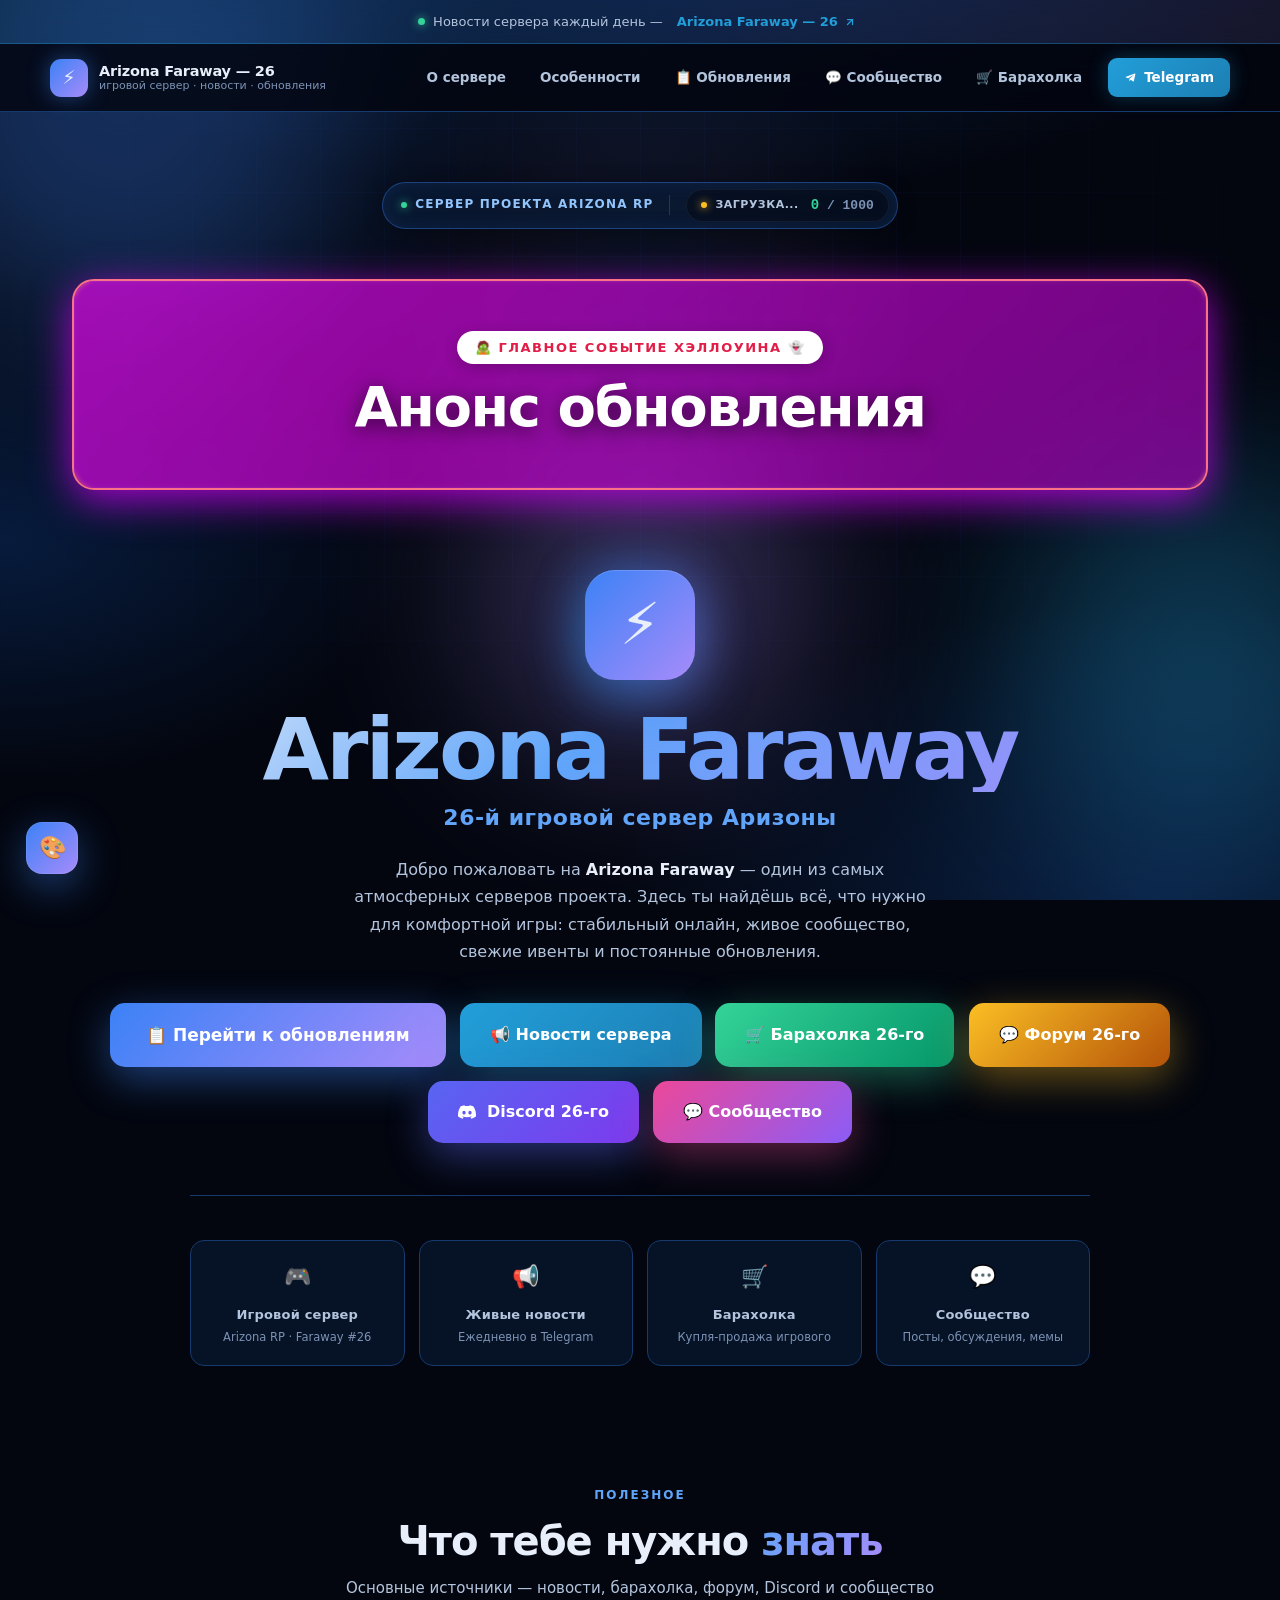
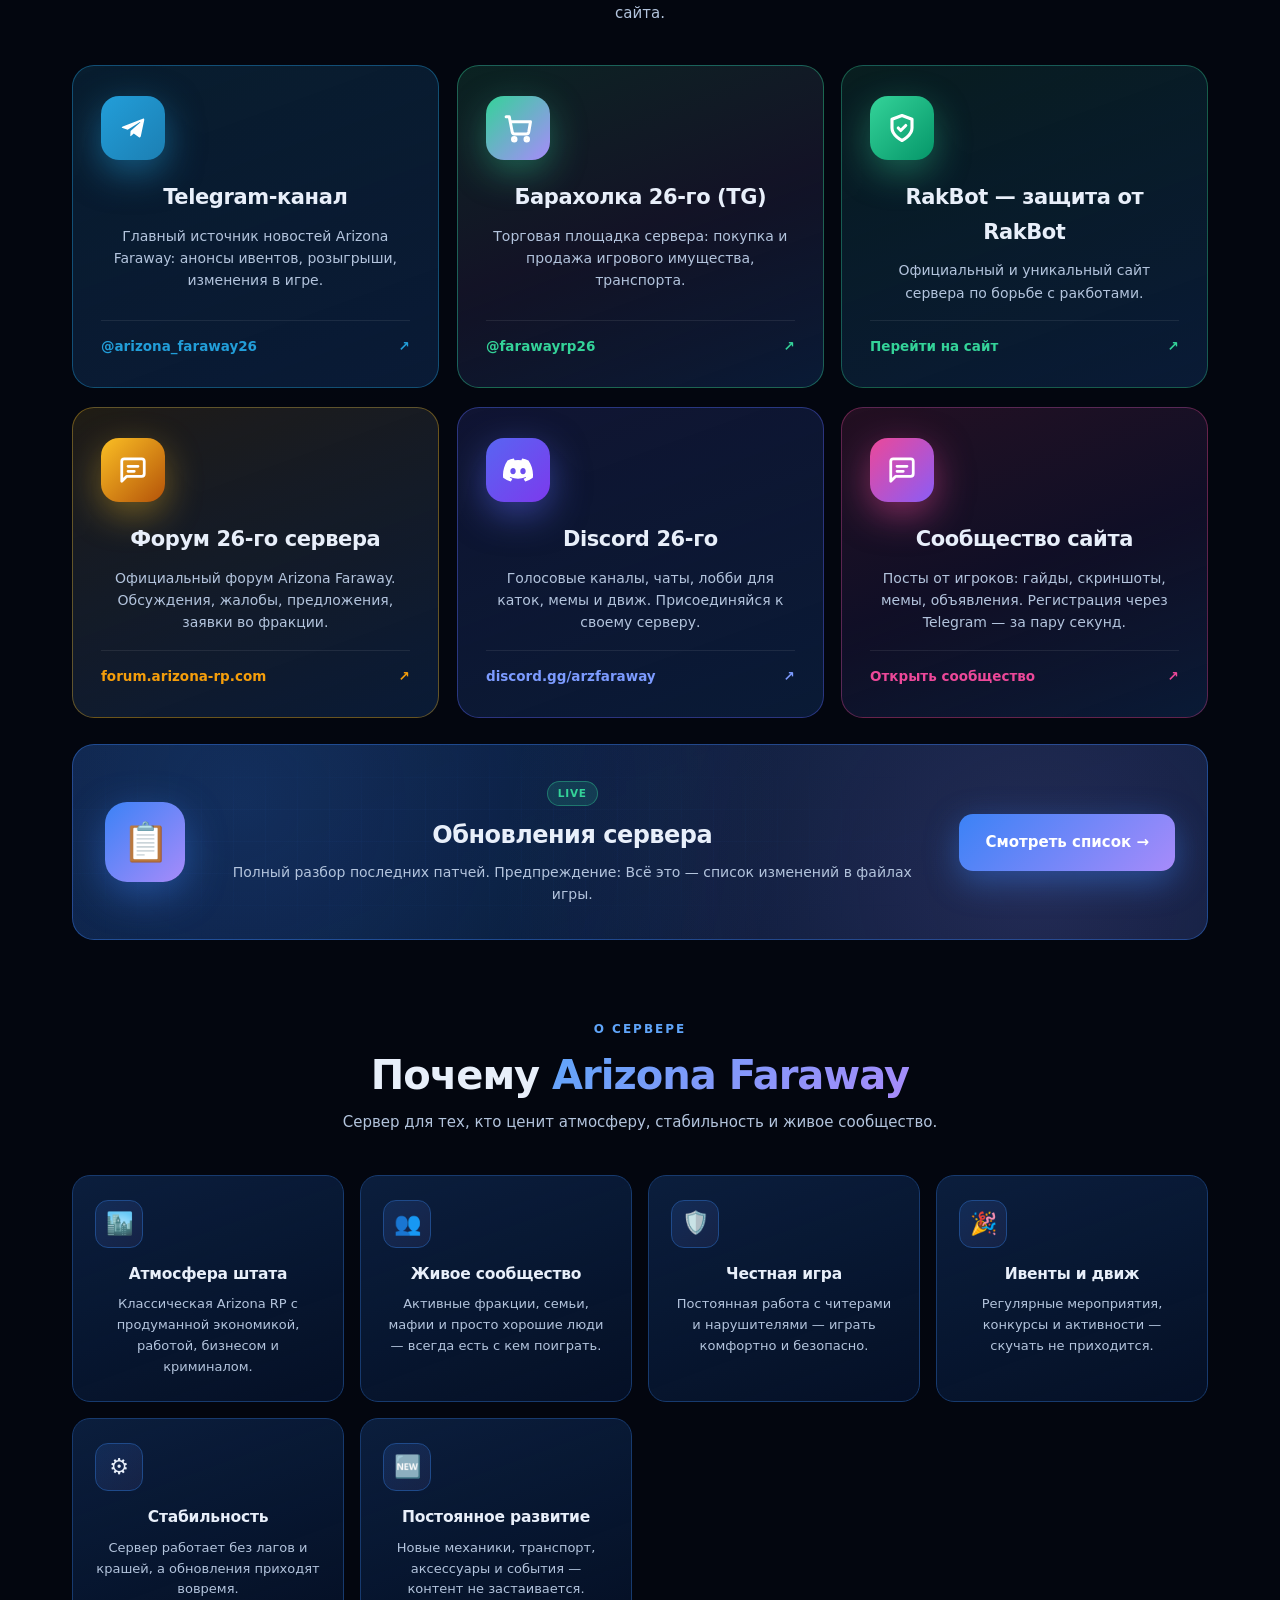
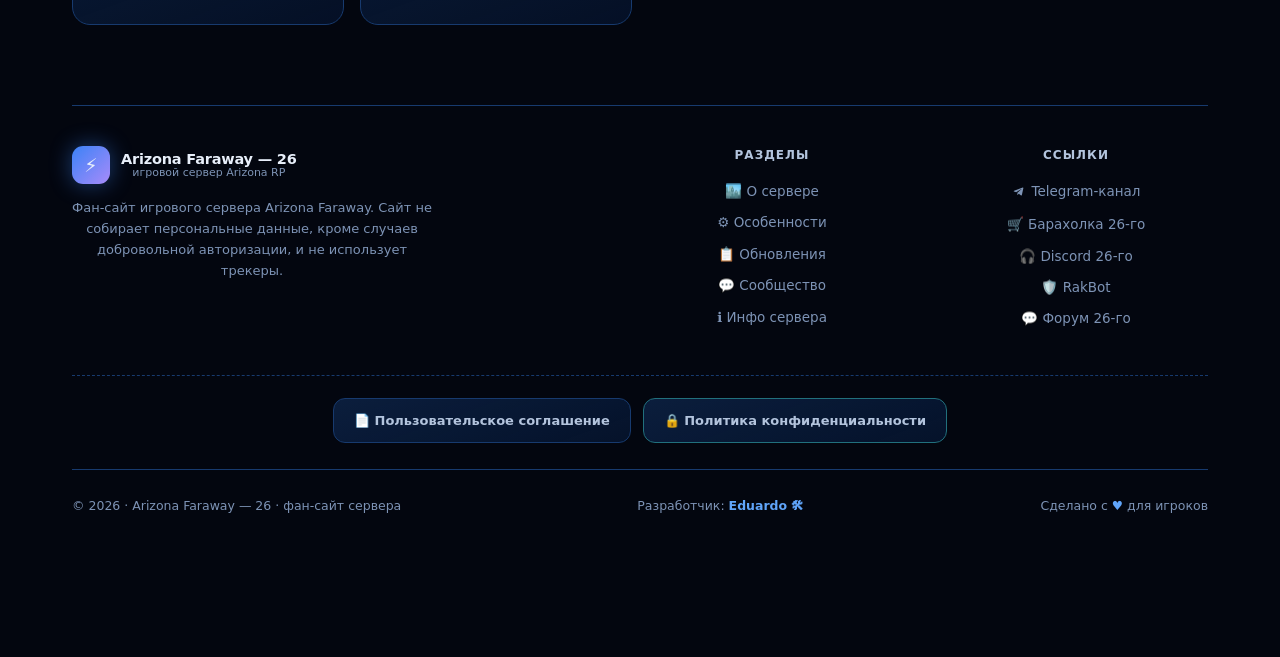
==== commit e63c7427: "Add files via upload" ====
--- a/site/index.html
+++ b/site/index.html
@@ -1026,7 +1026,6 @@
     <div class="promo-content">
       <span class="promo-badge">🧟 ГЛАВНОЕ СОБЫТИЕ ХЭЛЛОУИНА 👻</span>
       <h2>Анонс обновления</h2>
-      <p>Премьера через: <span id="countdown-timer">Загрузка...</span> по МСК</p>
     </div>
   </a>
 
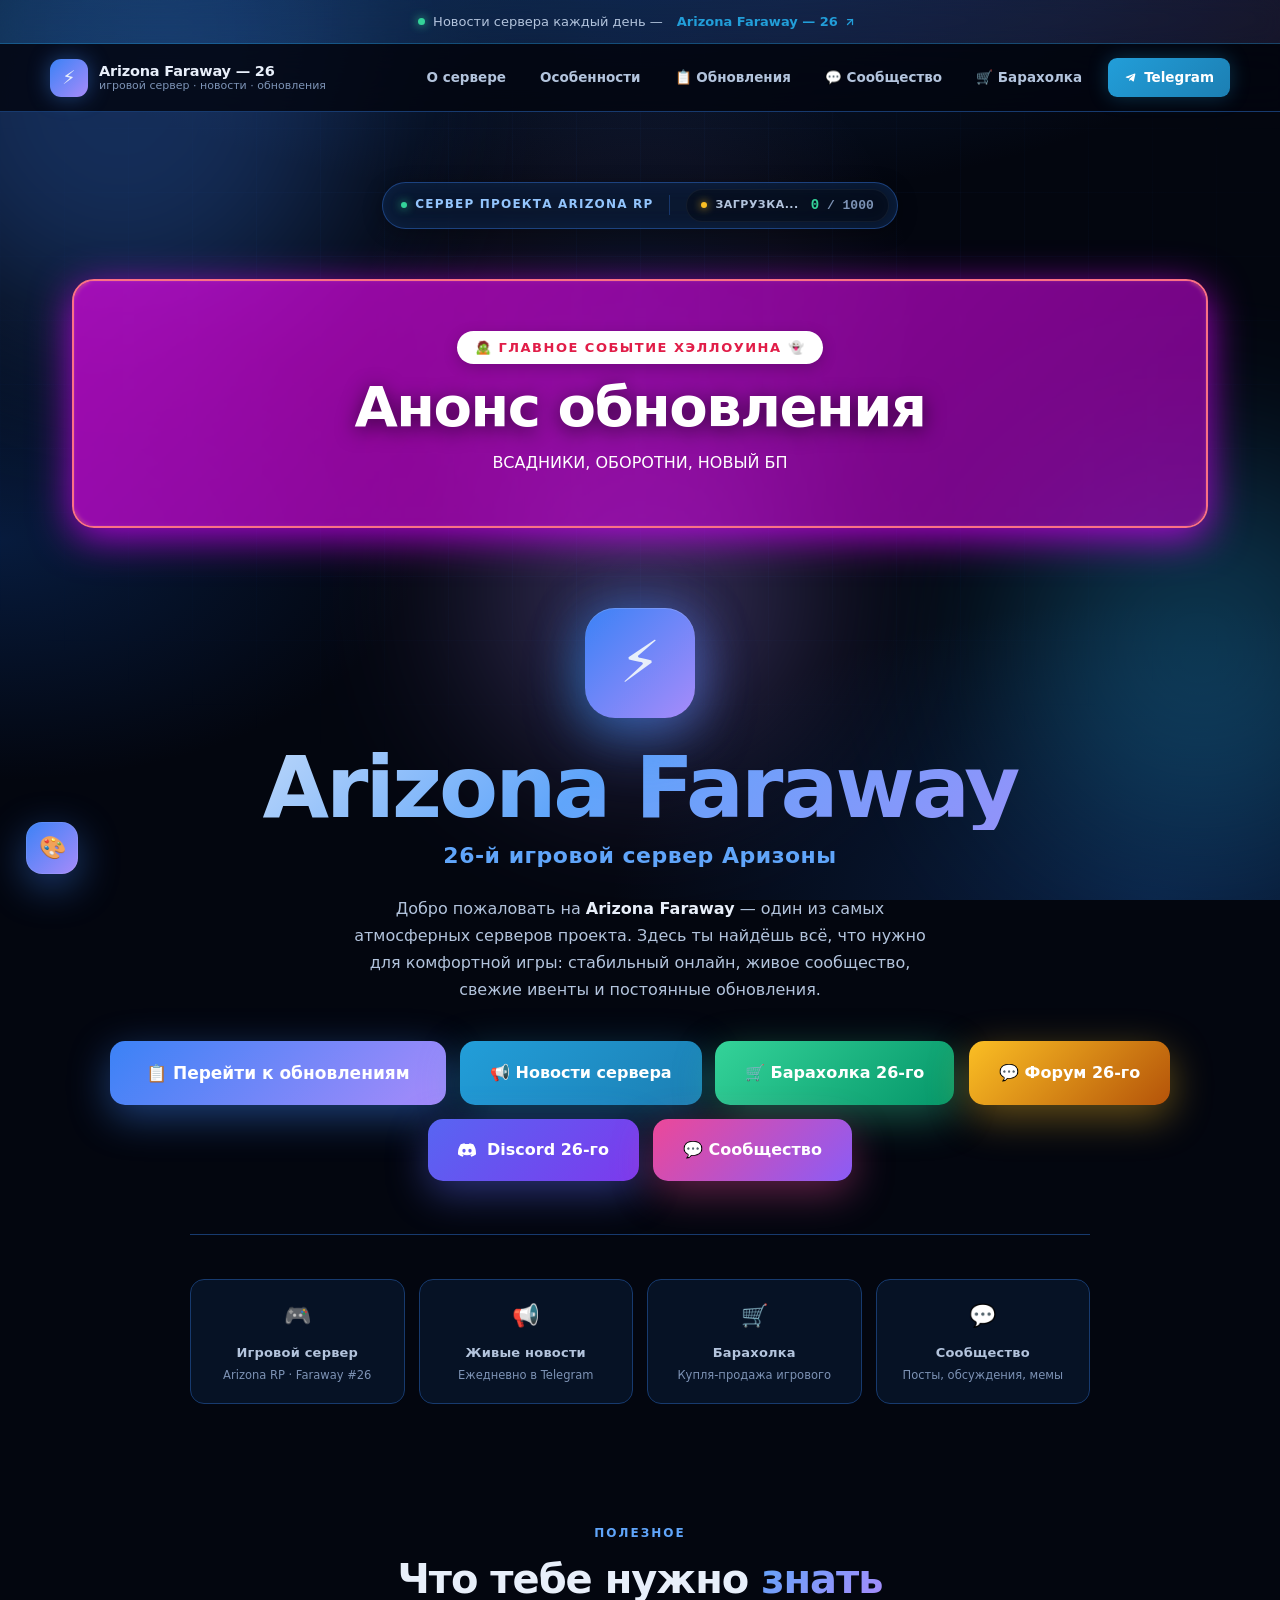
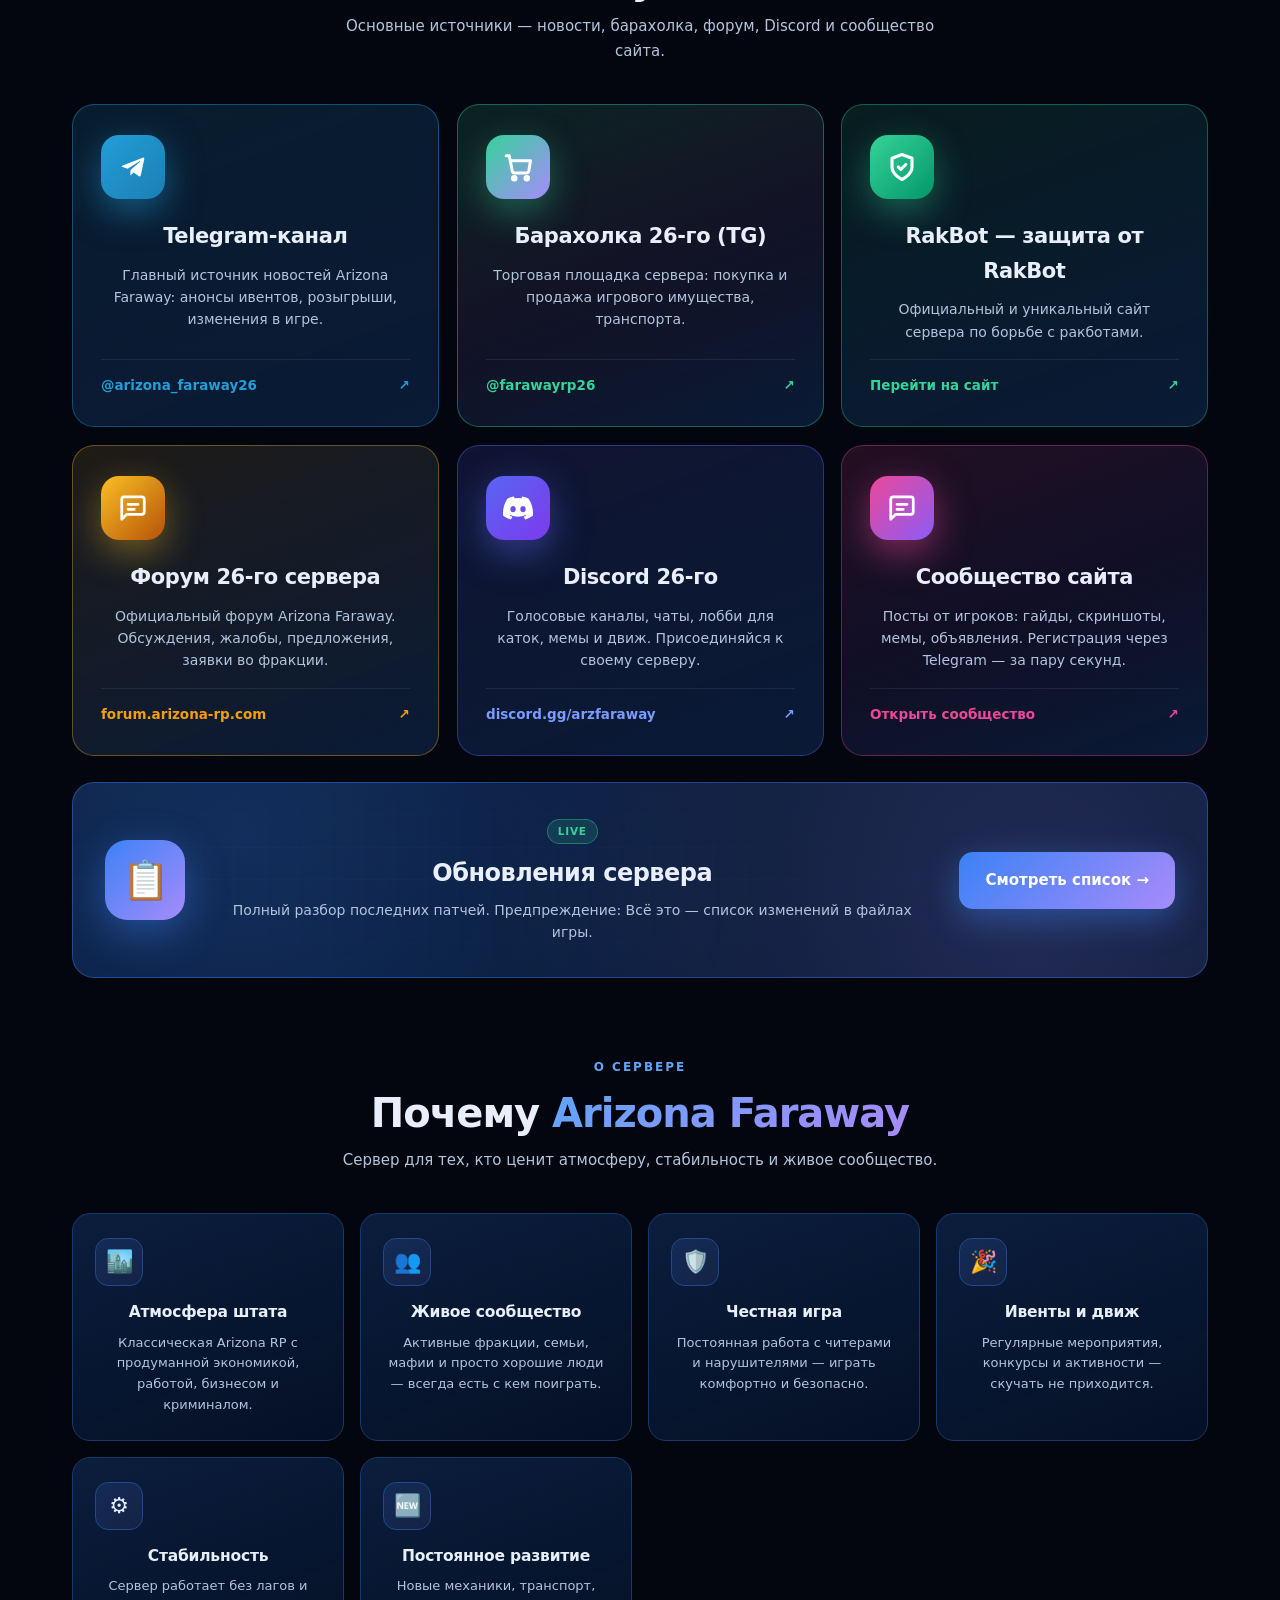
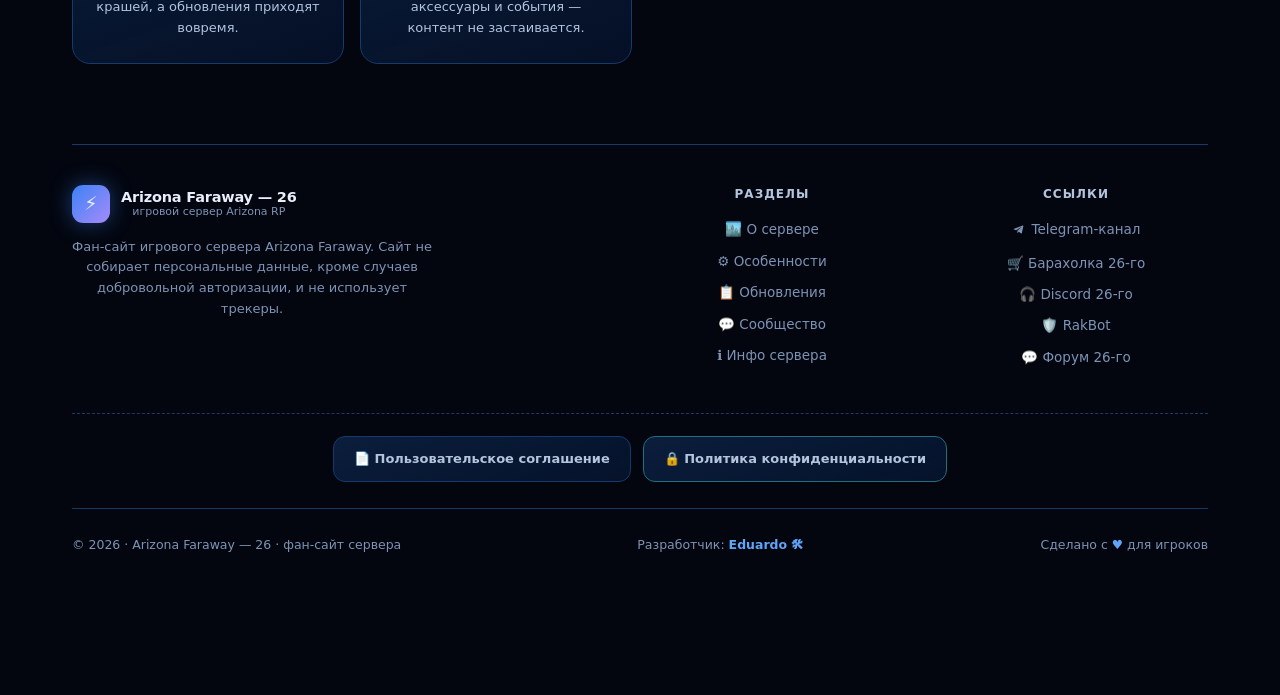
==== commit 1373440a: "Add files via upload" ====
--- a/site/index.html
+++ b/site/index.html
@@ -1026,6 +1026,7 @@
     <div class="promo-content">
       <span class="promo-badge">🧟 ГЛАВНОЕ СОБЫТИЕ ХЭЛЛОУИНА 👻</span>
       <h2>Анонс обновления</h2>
+      <h09>ВСАДНИКИ, ОБОРОТНИ, НОВЫЙ БП</h09>
     </div>
   </a>
 
@@ -1442,7 +1443,7 @@
     if(user){ renderUserChip(); updateLoginCard(); }
   })();
 
-document.addEventListener('DOMContentLoaded', function() {
+window.onload = function() {
   const API_BASE = "https://azfw26-api.eduardusmaker.workers.dev";
   
   async function fetchServerStatus() {
@@ -1451,41 +1452,42 @@
     const playersEl = document.getElementById('owPlayers');
     const maxEl = document.getElementById('owMax');
     
-    if(!dot) return; // Если виджета нет на этой странице, выходим
+    if(!dot) {
+        console.error("Элементы виджета онлайна не найдены в HTML!");
+        return;
+    }
 
     try {
       const res = await fetch(API_BASE + '/api/server-status?t=' + Date.now());
-      if (!res.ok) throw new Error('API Error');
       const data = await res.json();
 
+      console.log("Ответ от сервера:", data); // Для отладки
+
       if (data.online) {
-        // Всё ок
-        dot.className = 'ow-dot';
-        text.textContent = 'Игроков онлайн';
+        dot.className = 'ow-dot'; // Убираем желтый цвет загрузки
+        text.textContent = 'Игроков';
         playersEl.textContent = data.players;
         maxEl.textContent = data.maxplayers;
         playersEl.style.color = '#34d399'; // Зеленый
       } else {
-        // Сервер реально лежит
         dot.className = 'ow-dot offline';
-        text.textContent = 'Сервер оффлайн';
+        text.textContent = 'Оффлайн';
         playersEl.textContent = '0';
-        maxEl.textContent = data.maxplayers || 1000;
         playersEl.style.color = '#f87171'; // Красный
       }
     } catch (e) {
-      // Если нет связи с воркером
+      console.error('Ошибка запроса:', e);
       dot.className = 'ow-dot offline';
-      text.textContent = 'Нет связи';
+      text.textContent = 'Ошибка сети';
       playersEl.textContent = '?';
       playersEl.style.color = '#f87171';
-      console.error('Online error:', e);
     }
   }
 
+  // Запускаем
   fetchServerStatus();
   setInterval(fetchServerStatus, 60000);
-});
+};
 </script>
 
 <script src="theme.js"></script>
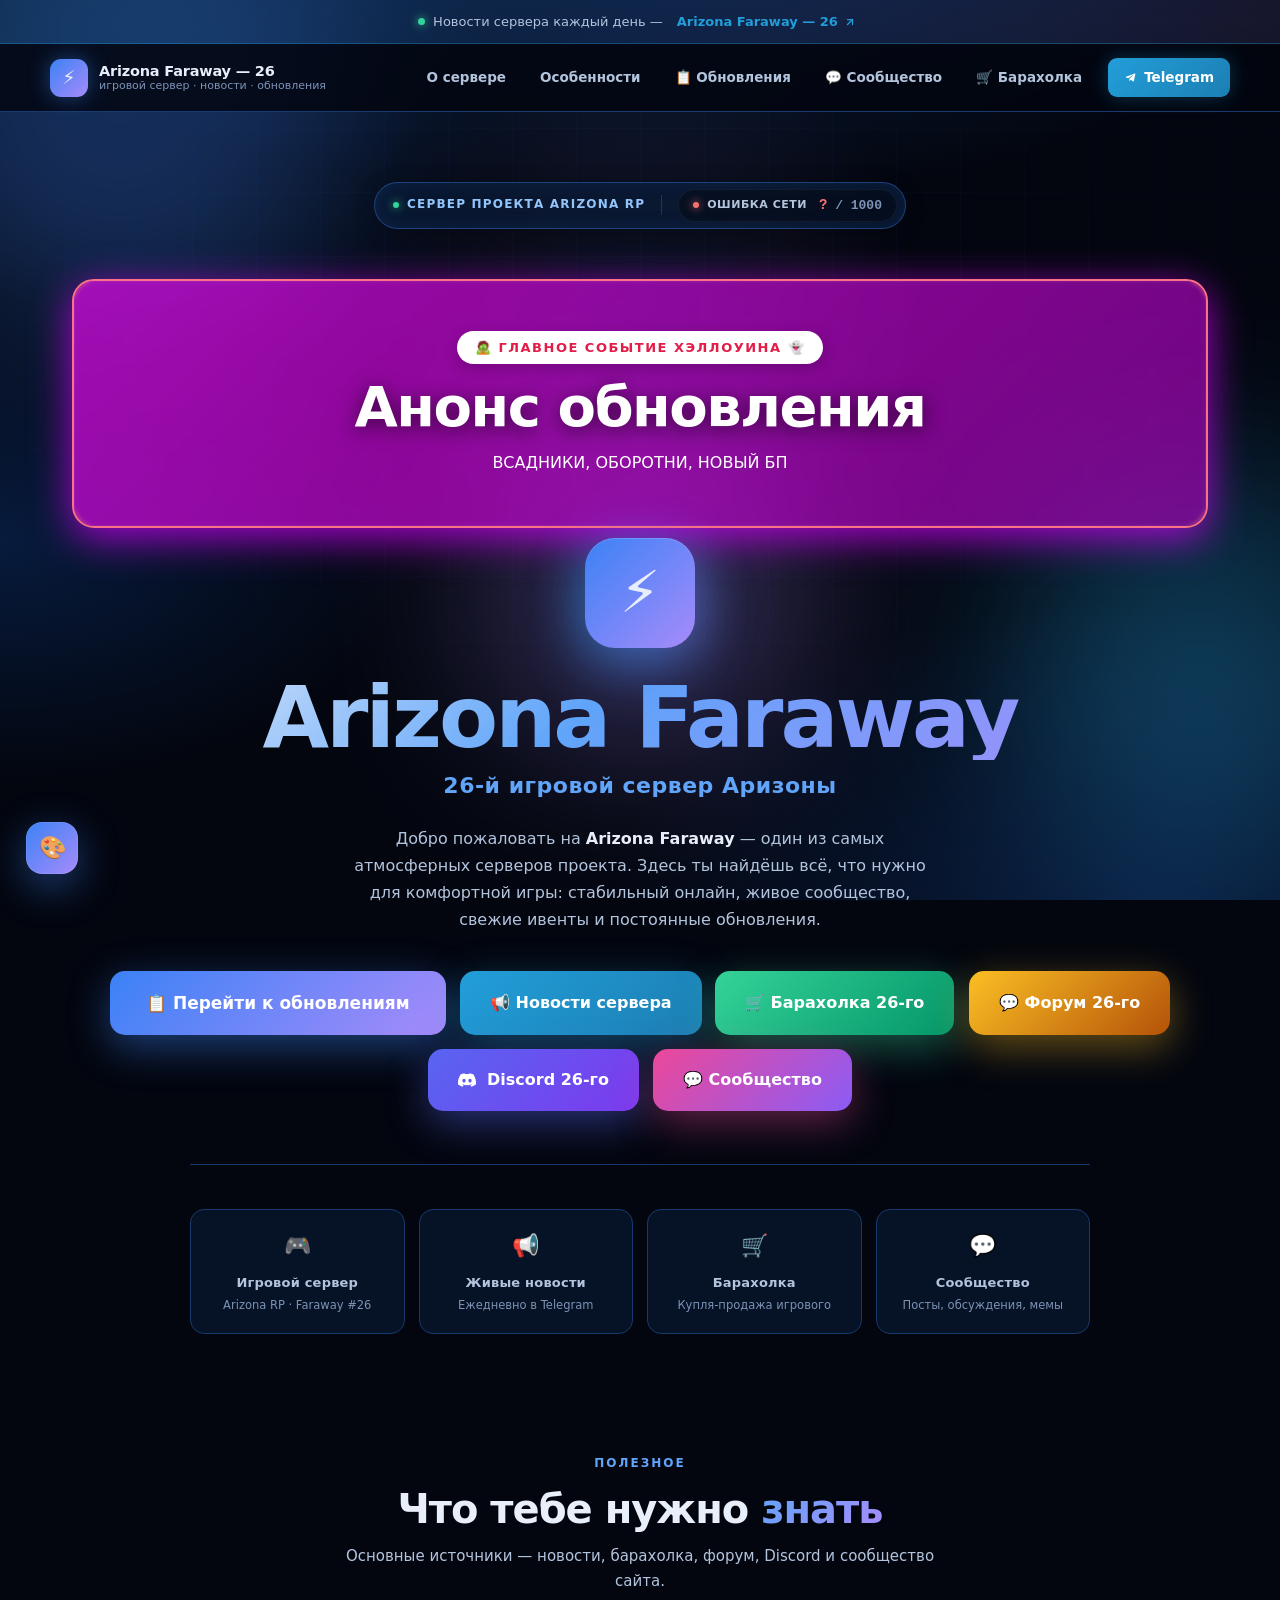
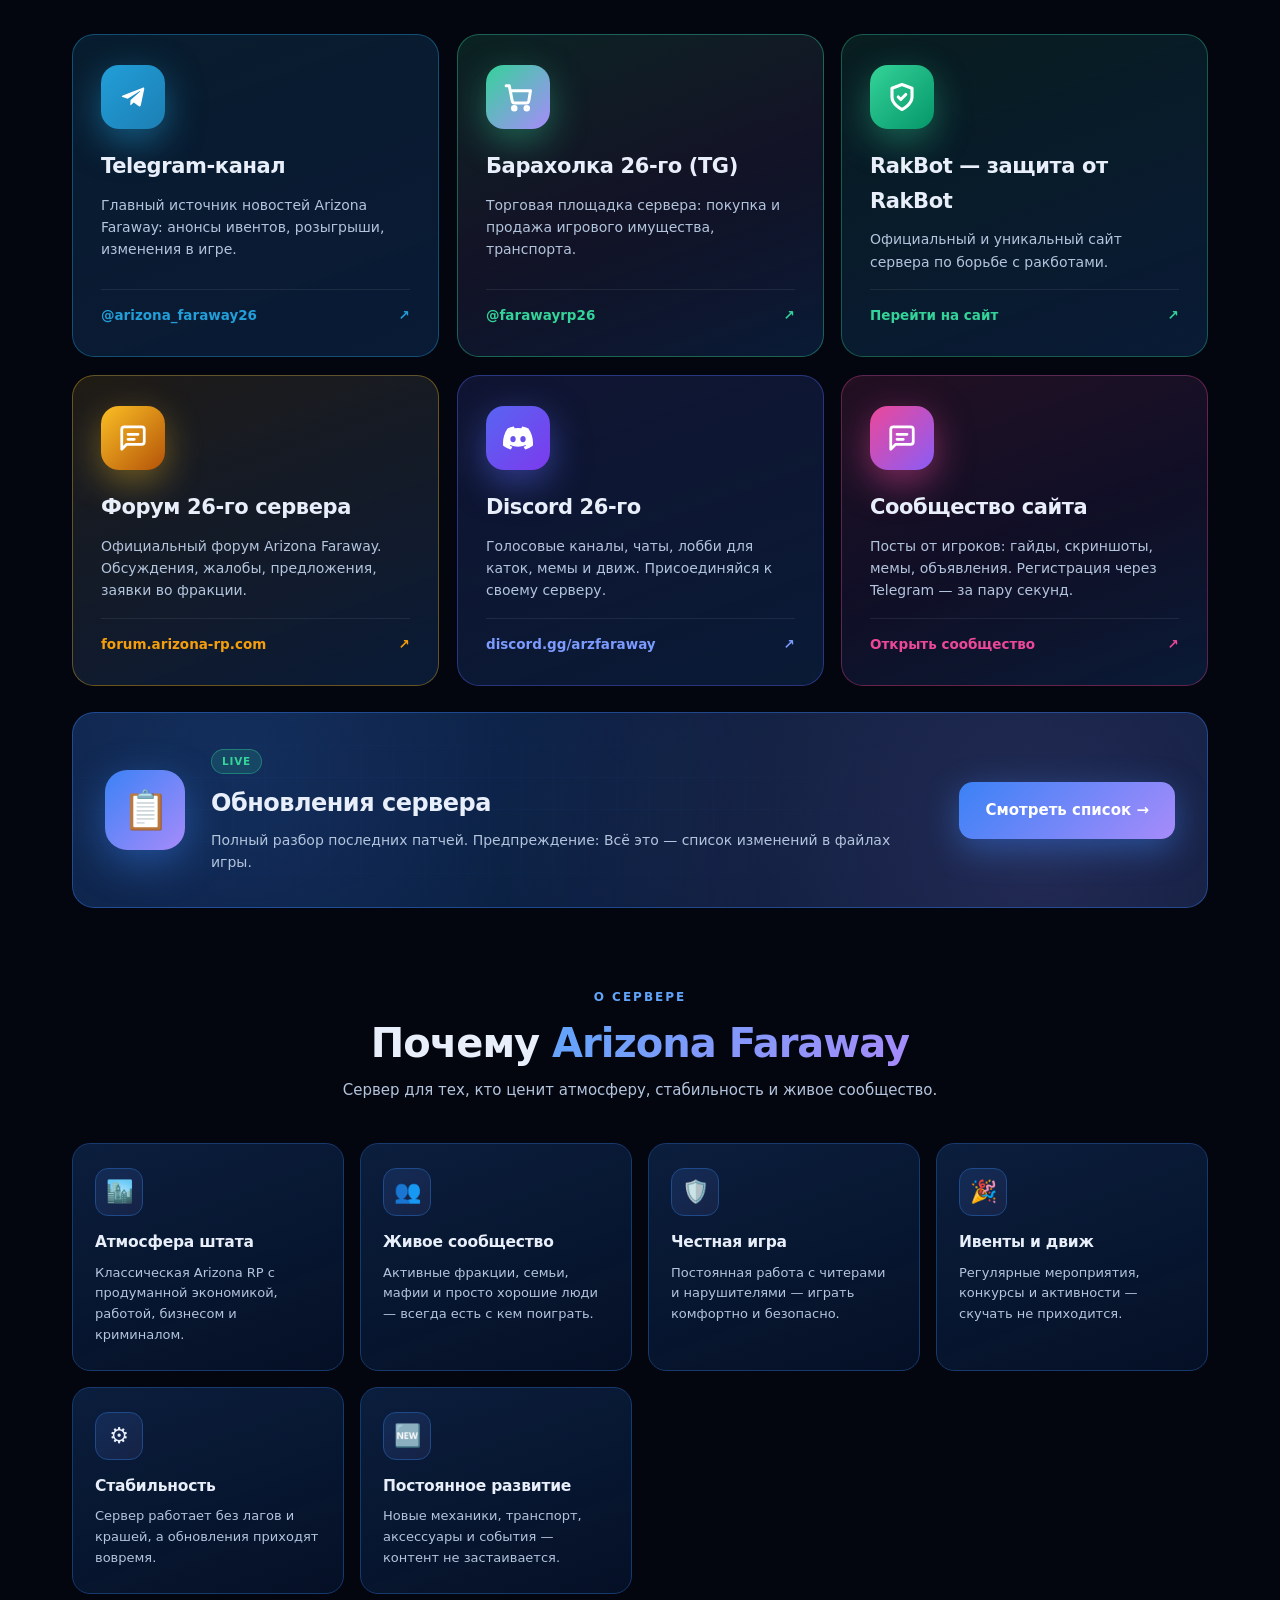
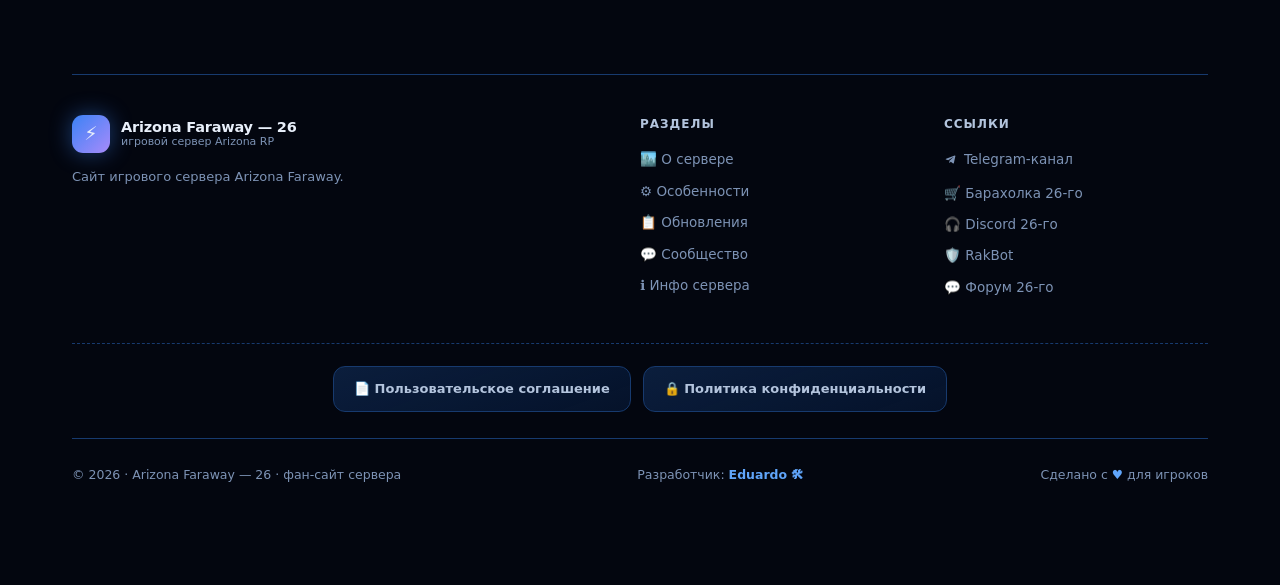
==== commit ce3f7e80: "Add files via upload" ====
--- a/site/index.html
+++ b/site/index.html
@@ -149,70 +149,7 @@
 
   .hero{padding:70px 0 40px;text-align:center;position:relative}
 
-  .hero-logo{
-    width:110px;height:110px;
-    margin:0 auto 26px;
-    background:linear-gradient(135deg,var(--accent),var(--violet));
-    border-radius:30px;
-    display:grid;place-items:center;
-    font-size:58px;
-    box-shadow:0 20px 60px var(--glow), inset 0 1px 0 rgba(255,255,255,.15);
-    animation:bob 4s ease-in-out infinite;
-    position:relative;
-  }
-  .hero-logo::after{
-    content:'';
-    position:absolute;inset:-6px;
-    border-radius:36px;
-    background:conic-gradient(from 0deg, var(--accent), var(--violet), var(--tg), var(--accent));
-    opacity:.35;z-index:-1;filter:blur(24px);
-    animation:spin 8s linear infinite;
-  }
-  @keyframes bob{0%,100%{transform:translateY(0)}50%{transform:translateY(-10px)}}
-  @keyframes spin{to{transform:rotate(360deg)}}
-
-  h1.hero-title{
-    font-size:clamp(42px,8vw,86px);
-    font-weight:900;
-    letter-spacing:-3px;
-    line-height:1;
-    background:linear-gradient(135deg,var(--text) 0%,var(--accent-2) 45%,var(--violet) 100%);
-    -webkit-background-clip:text;-webkit-text-fill-color:transparent;background-clip:text;
-    margin-bottom:8px;
-  }
-
-  .hero-tagline{
-    font-size:clamp(16px,2.2vw,22px);
-    color:var(--accent-2);
-    font-weight:600;letter-spacing:.5px;
-    margin-bottom:20px;
-  }
-
-  .hero-desc{
-    color:var(--text-2);font-size:16px;
-    max-width:600px;margin:0 auto 38px;
-    line-height:1.7;
-  }
-  .hero-desc b{color:var(--text);font-weight:600}
-
-  .hero-cta{
-    display:flex;gap:14px;justify-content:center;flex-wrap:wrap;
-    margin-bottom:52px;
-  }
-
-  .btn{
-    display:inline-flex;align-items:center;gap:11px;
-    padding:16px 30px;
-    border-radius:15px;
-    font-size:16px;font-weight:700;
-    font-family:inherit;
-    text-decoration:none;cursor:pointer;border:none;
-    transition:transform .3s cubic-bezier(.4,0,.2,1), box-shadow .3s, background .3s, border-color .3s;
-    position:relative;overflow:hidden;
-    will-change:transform;
-  }
-
-    /* ===== ОБЪЕДИНЕННАЯ ПЛАШКА ===== */
+  /* ===== ОБЪЕДИНЕННАЯ ПЛАШКА ===== */
   .top-badge-group {
     display: inline-flex;
     align-items: center;
@@ -265,7 +202,7 @@
   .ow-dot {
     width: 6px; height: 6px;
     border-radius: 50%;
-    background: #34d399; /* Зеленый */
+    background: #34d399;
     box-shadow: 0 0 8px #34d399;
   }
   .ow-dot.offline { background: #f87171; box-shadow: 0 0 8px #f87171; }
@@ -292,7 +229,7 @@
     font-size: 14px;
   }
 
-    /* ===== СТИЛИ КРАСНОГО БАННЕРА ===== */
+  /* ===== СТИЛИ БАННЕРА ===== */
   .promo-banner {
     display: block;
     width: 100%;
@@ -313,11 +250,12 @@
     box-shadow: 0 15px 50px rgba(218, 2, 218, 0.6), inset 0 0 0 1px rgba(255,255,255,0.2);
   }
 
+  /* Используем PNG, так как JPG заблокирован Imgur */
   .promo-banner::before {
     content: '';
     position: absolute;
     inset: 0;
-    background-image: url('https://i.imgur.com/X0hskwF.jpg'); /* ТУТ ТВОЯ КАРТИНКА */
+    background-image: url('https://i.imgur.com/X0hskwF.png'); 
     background-size: cover;
     background-position: center;
     opacity: 0.35;
@@ -390,6 +328,69 @@
     50% { transform: scale(1.05); box-shadow: 0 4px 25px rgba(255,255,255,0.4); }
   }
 
+  .hero-logo{
+    width:110px;height:110px;
+    margin:0 auto 26px;
+    background:linear-gradient(135deg,var(--accent),var(--violet));
+    border-radius:30px;
+    display:grid;place-items:center;
+    font-size:58px;
+    box-shadow:0 20px 60px var(--glow), inset 0 1px 0 rgba(255,255,255,.15);
+    animation:bob 4s ease-in-out infinite;
+    position:relative;
+  }
+  .hero-logo::after{
+    content:'';
+    position:absolute;inset:-6px;
+    border-radius:36px;
+    background:conic-gradient(from 0deg, var(--accent), var(--violet), var(--tg), var(--accent));
+    opacity:.35;z-index:-1;filter:blur(24px);
+    animation:spin 8s linear infinite;
+  }
+  @keyframes bob{0%,100%{transform:translateY(0)}50%{transform:translateY(-10px)}}
+  @keyframes spin{to{transform:rotate(360deg)}}
+
+  h1.hero-title{
+    font-size:clamp(42px,8vw,86px);
+    font-weight:900;
+    letter-spacing:-3px;
+    line-height:1;
+    background:linear-gradient(135deg,var(--text) 0%,var(--accent-2) 45%,var(--violet) 100%);
+    -webkit-background-clip:text;-webkit-text-fill-color:transparent;background-clip:text;
+    margin-bottom:8px;
+  }
+
+  .hero-tagline{
+    font-size:clamp(16px,2.2vw,22px);
+    color:var(--accent-2);
+    font-weight:600;letter-spacing:.5px;
+    margin-bottom:20px;
+  }
+
+  .hero-desc{
+    color:var(--text-2);font-size:16px;
+    max-width:600px;margin:0 auto 38px;
+    line-height:1.7;
+  }
+  .hero-desc b{color:var(--text);font-weight:600}
+
+  .hero-cta{
+    display:flex;gap:14px;justify-content:center;flex-wrap:wrap;
+    margin-bottom:52px;
+  }
+
+  .btn{
+    display:inline-flex;align-items:center;gap:11px;
+    padding:16px 30px;
+    border-radius:15px;
+    font-size:16px;font-weight:700;
+    font-family:inherit;
+    text-decoration:none;cursor:pointer;border:none;
+    transition:transform .3s cubic-bezier(.4,0,.2,1), box-shadow .3s, background .3s, border-color .3s;
+    position:relative;overflow:hidden;
+    will-change:transform;
+  }
+
   .btn-primary{
     background:linear-gradient(135deg,var(--accent),var(--violet));
     color:#fff;
@@ -451,7 +452,6 @@
   }
   .btn-forum:active{transform:translateY(-1px) scale(.99)}
 
-  /* Discord — индиго-фиолетовая */
   .btn-discord{
     background:linear-gradient(135deg,#5865F2,#7C3AED);
     color:#fff;
@@ -466,7 +466,6 @@
   }
   .btn-discord:active{transform:translateY(-1px) scale(.99)}
 
-  /* Сообщество — розово-фиолетовая */
   .btn-community{
     background:linear-gradient(135deg,#ec4899,#8b5cf6);
     color:#fff;
@@ -480,19 +479,6 @@
     background:linear-gradient(135deg,#f472b6,#a78bfa);
   }
   .btn-community:active{transform:translateY(-1px) scale(.99)}
-
-  .btn-ghost{
-    background:color-mix(in srgb, var(--card) 70%, transparent);
-    border:1px solid var(--border-2);
-    color:var(--text);
-  }
-  .btn-ghost:hover{
-    border-color:var(--accent);
-    background:color-mix(in srgb, var(--card-2) 90%, transparent);
-    transform:translateY(-3px) scale(1.03);
-    box-shadow:0 14px 40px rgba(0,0,0,.5), 0 0 0 1px color-mix(in srgb, var(--accent) 40%, transparent);
-  }
-  .btn-ghost:active{transform:translateY(-1px) scale(.99)}
 
   .quick-info{
     display:grid;
@@ -805,48 +791,6 @@
   .feat h4{font-size:15.5px;font-weight:700;margin-bottom:7px;letter-spacing:-.2px}
   .feat p{font-size:13px;color:var(--text-2);line-height:1.6}
 
-  .login-card{
-    margin-top:26px;
-    background:linear-gradient(160deg,var(--card) 0%,color-mix(in srgb, var(--bg-2) 70%, transparent) 100%);
-    border:1px solid color-mix(in srgb, var(--tg) 35%, transparent);
-    border-radius:22px;
-    padding:32px 34px;
-    display:grid;
-    grid-template-columns:1fr auto;
-    gap:26px;
-    align-items:center;
-    position:relative;
-    overflow:hidden;
-  }
-  .login-card::before{
-    content:'';
-    position:absolute;
-    top:-50%;left:-20%;
-    width:400px;height:400px;
-    background:radial-gradient(circle, color-mix(in srgb, var(--tg) 15%, transparent), transparent 65%);
-    pointer-events:none;
-  }
-  .login-card .lc-info{position:relative;z-index:1}
-  .login-card h3{
-    font-size:22px;font-weight:800;letter-spacing:-.4px;
-    margin-bottom:8px;
-    display:flex;align-items:center;gap:10px;
-  }
-  .login-card h3 .ico{
-    width:38px;height:38px;border-radius:11px;
-    background:linear-gradient(135deg,var(--tg),#1c7fb3);
-    display:grid;place-items:center;font-size:18px;
-    box-shadow:0 0 22px color-mix(in srgb, var(--tg) 40%, transparent);
-  }
-  .login-card p{color:var(--text-2);font-size:14px;line-height:1.6;max-width:560px}
-  .login-card .lc-actions{position:relative;z-index:1;display:flex;flex-direction:column;gap:10px;min-width:220px}
-  .login-card .lc-actions .btn{justify-content:center;width:100%}
-
-  @media (max-width:760px){
-    .login-card{grid-template-columns:1fr;padding:24px 22px}
-    .login-card .lc-actions{width:100%}
-  }
-
   footer{
     margin-top:80px;padding-top:40px;
     border-top:1px solid var(--border);
@@ -903,10 +847,6 @@
     box-shadow:0 10px 28px rgba(0,0,0,.4), 0 0 0 1px color-mix(in srgb, var(--accent) 30%, transparent);
   }
   .foot-legal a:hover::before{transform:translateX(100%)}
-  .foot-legal a.privacy-ico{border-color:color-mix(in srgb, var(--green) 35%, var(--border))}
-  .foot-legal a.privacy-ico:hover{border-color:var(--green);color:var(--green)}
-  .foot-legal a.docs-ico{border-color:color-mix(in srgb, var(--violet) 35%, var(--border))}
-  .foot-legal a.docs-ico:hover{border-color:var(--violet);color:var(--violet)}
 
   .foot-bottom{
     padding-top:26px;
@@ -1012,6 +952,7 @@
 <div class="wrap" id="top">
 
   <header class="hero">
+    <!-- Плашка онлайна -->
     <div class="top-badge-group">
       <div class="server-badge"><span class="dot"></span>Сервер проекта Arizona RP</div>
       <div class="badge-divider"></div>
@@ -1022,15 +963,14 @@
       </div>
     </div>
 
-  <a href="https://www.youtube.com/watch?v=ng3B2qi3b-w" target="_blank" class="promo-banner">
-    <div class="promo-content">
-      <span class="promo-badge">🧟 ГЛАВНОЕ СОБЫТИЕ ХЭЛЛОУИНА 👻</span>
-      <h2>Анонс обновления</h2>
-      <h09>ВСАДНИКИ, ОБОРОТНИ, НОВЫЙ БП</h09>
-    </div>
-  </a>
-
-  <header class="hero">
+    <!-- Баннер анонса с таймером -->
+    <a href="https://www.youtube.com/watch?v=ng3B2qi3b-w" target="_blank" class="promo-banner">
+      <div class="promo-content">
+        <span class="promo-badge">🧟 ГЛАВНОЕ СОБЫТИЕ ХЭЛЛОУИНА 👻</span>
+        <h2>Анонс обновления</h2>
+        <h09>ВСАДНИКИ, ОБОРОТНИ, НОВЫЙ БП</h09>
+      </div>
+    </a>
 
     <div class="hero-logo">⚡</div>
 
@@ -1043,7 +983,6 @@
       свежие ивенты и постоянные обновления.
     </p>
 
-    <!-- Цветные кнопки: обновления / новости / барахолка / форум / discord -->
     <div class="hero-cta">
       <a href="updates.html" class="btn btn-primary">📋 Перейти к обновлениям</a>
       <a href="https://t.me/arizona_faraway26" class="btn btn-tg" target="_blank" rel="noopener">📢 Новости сервера</a>
@@ -1186,50 +1125,6 @@
     </div>
   </section>
 
-<!-- Moderator Application -->
-<section id="moderatorForm" class="panel" style="display:none; margin-top: 40px;">
-  <h2><span class="ic">📝</span>Заявка на пост модератора ТГК</h2>
-  <div class="hint">Заполни форму — заявка попадёт в админ-панель.</div>
-  <form id="modAppForm" class="form-grid">
-    <div class="field"><label>Ник *</label><input type="text" id="modNick" required></div>
-    <div class="field"><label>Telegram *</label><input type="text" id="modTg" placeholder="@username" required></div>
-    <div class="field"><label>Возраст</label><input type="text" id="modAge"></div>
-    <div class="field"><label>Опыт</label><input type="text" id="modExp"></div>
-    <div class="field full"><label>Почему ты? *</label><textarea id="modReason" required></textarea></div>
-    <div class="btn-row full"><button type="submit" class="btn btn-primary">Отправить заявку</button></div>
-  </form>
-  <div id="modFormStatus" style="margin-top:12px;font-size:13px;"></div>
-</section>
-
-<script>
-document.getElementById('modAppForm')?.addEventListener('submit', async (e) => {
-  e.preventDefault();
-  const body = {
-    nickname: document.getElementById('modNick').value.trim(),
-    tg: document.getElementById('modTg').value.trim(),
-    age: document.getElementById('modAge').value.trim(),
-    experience: document.getElementById('modExp').value.trim(),
-    reason: document.getElementById('modReason').value.trim()
-  };
-  const status = document.getElementById('modFormStatus');
-  status.textContent = 'Отправка...';
-  try {
-    const r = await fetch('/api/moderator/apply', {
-      method: 'POST',
-      headers: { 'Content-Type': 'application/json' },
-      body: JSON.stringify(body)
-    });
-    if (!r.ok) throw new Error('Ошибка сервера');
-    status.textContent = '✅ Заявка отправлена! Мы свяжемся с тобой.';
-    status.style.color = 'var(--green)';
-    e.target.reset();
-  } catch (e) {
-    status.textContent = '❌ ' + e.message;
-    status.style.color = 'var(--red)';
-  }
-});
-</script>
-
   <footer>
     <div class="foot-grid">
       <div class="foot-brand">
@@ -1240,7 +1135,7 @@
             <span class="s">игровой сервер Arizona RP</span>
           </span>
         </a>
-        <p>Фан-сайт игрового сервера Arizona Faraway. Сайт не собирает персональные данные, кроме случаев добровольной авторизации, и не использует трекеры.</p>
+        <p>Сайт игрового сервера Arizona Faraway.</p>
       </div>
 
       <div class="foot-col">
@@ -1286,6 +1181,7 @@
 <button id="toTop" title="Наверх">↑</button>
 
 <script>
+  // --- Логика интерфейса (Курсор, кнопки, меню) ---
   (function(){
     const glow = document.getElementById('cursorGlow');
     if(glow){
@@ -1304,6 +1200,7 @@
 
   (function(){
     const toTop = document.getElementById('toTop');
+    if(!toTop) return;
     window.addEventListener('scroll', () => toTop.classList.toggle('show', window.scrollY > 500));
     toTop.addEventListener('click', () => window.scrollTo({top:0, behavior:'smooth'}));
   })();
@@ -1340,33 +1237,29 @@
     });
   });
 
-  const io = new IntersectionObserver(entries => {
-    entries.forEach(e => {
-      if(e.isIntersecting){
-        e.target.style.animation = 'fadeUp .6s ease forwards';
-        io.unobserve(e.target);
-      }
+  // Анимация появления элементов
+  if('IntersectionObserver' in window){
+    const io = new IntersectionObserver(entries => {
+      entries.forEach(e => {
+        if(e.isIntersecting){
+          e.target.style.animation = 'fadeUp .6s ease forwards';
+          io.unobserve(e.target);
+        }
+      });
+    }, {threshold:.08});
+    document.querySelectorAll('.feat, .qi, .big-card, .updates-banner').forEach(el => {
+      el.style.opacity = '0';
+      io.observe(el);
     });
-  }, {threshold:.08});
-  document.querySelectorAll('.feat, .qi, .big-card, .updates-banner').forEach(el => {
-    el.style.opacity = '0';
-    io.observe(el);
-  });
-  const style = document.createElement('style');
-  style.textContent = '@keyframes fadeUp{from{opacity:0;transform:translateY(18px)}to{opacity:1;transform:translateY(0)}}';
-  document.head.appendChild(style);
-
-  /* ============================================================
-     TELEGRAM LOGIN (WebApp + ручной)
-     ============================================================ */
+    const style = document.createElement('style');
+    style.textContent = '@keyframes fadeUp{from{opacity:0;transform:translateY(18px)}to{opacity:1;transform:translateY(0)}}';
+    document.head.appendChild(style);
+  }
+
+  // Telegram Login
   const TG_STORAGE_KEY = 'azfw26_tg_user';
-  const TG_BOT_KEY = 'azfw26_tg_bot';
-
   function getTgUser(){
-    try {
-      const raw = localStorage.getItem(TG_STORAGE_KEY);
-      return raw ? JSON.parse(raw) : null;
-    } catch(e){ return null; }
+    try { const raw = localStorage.getItem(TG_STORAGE_KEY); return raw ? JSON.parse(raw) : null; } catch(e){ return null; }
   }
 
   function renderUserChip(){
@@ -1380,7 +1273,7 @@
       </span>
     `;
     const chip = document.getElementById('userChip');
-    chip.addEventListener('click', () => {
+    chip?.addEventListener('click', () => {
       if(confirm('Выйти из аккаунта Telegram?')){
         localStorage.removeItem(TG_STORAGE_KEY);
         location.reload();
@@ -1390,17 +1283,11 @@
 
   function saveTgUser(user){
     const clean = {
-      id: user.id,
-      username: user.username || ('id' + user.id),
-      first_name: user.first_name || '',
-      last_name: user.last_name || '',
-      photo_url: user.photo_url || ''
+      id: user.id, username: user.username || ('id' + user.id),
+      first_name: user.first_name || '', last_name: user.last_name || '', photo_url: user.photo_url || ''
     };
     localStorage.setItem(TG_STORAGE_KEY, JSON.stringify(clean));
     renderUserChip();
-    updateLoginCard();
-    if(window.AZFW && window.AZFW.toast) window.AZFW.toast('✓ Вошёл как @' + clean.username);
-    else alert('Вошёл как @' + clean.username);
   }
 
   const tgWa = window.Telegram && window.Telegram.WebApp;
@@ -1410,7 +1297,8 @@
     saveTgUser(tgWa.initDataUnsafe.user);
   }
 
-  document.getElementById('loginBtn').addEventListener('click', () => {
+  // Используем опциональную цепочку (?.), чтобы не было ошибки null
+  document.getElementById('loginBtn')?.addEventListener('click', () => {
     if(getTgUser()){
       if(confirm('Выйти из аккаунта Telegram?')){
         localStorage.removeItem(TG_STORAGE_KEY);
@@ -1429,65 +1317,91 @@
       alert('Некорректный username');
       return;
     }
-    saveTgUser({
-      id: 'manual_' + clean,
-      username: clean,
-      first_name: clean,
-      last_name: '',
-      photo_url: ''
-    });
+    saveTgUser({ id: 'manual_' + clean, username: clean, first_name: clean, last_name: '', photo_url: '' });
   });
 
   (function(){
     const user = getTgUser();
-    if(user){ renderUserChip(); updateLoginCard(); }
+    if(user){ renderUserChip(); }
   })();
 
-window.onload = function() {
-  const API_BASE = "https://azfw26-api.eduardusmaker.workers.dev";
-  
-  async function fetchServerStatus() {
-    const dot = document.getElementById('owDot');
-    const text = document.getElementById('owText');
-    const playersEl = document.getElementById('owPlayers');
-    const maxEl = document.getElementById('owMax');
+  // ==========================================
+  // СКРИПТ ОНЛАЙНА И ТАЙМЕРА (Запускается после загрузки)
+  // ==========================================
+  window.addEventListener('DOMContentLoaded', () => {
     
-    if(!dot) {
-        console.error("Элементы виджета онлайна не найдены в HTML!");
-        return;
+    // 1. ОНЛАЙН СЕРВЕРА
+    const API_BASE = "https://azfw26-api.eduardusmaker.workers.dev";
+    
+    async function fetchServerStatus() {
+      const dot = document.getElementById('owDot');
+      const text = document.getElementById('owText');
+      const playersEl = document.getElementById('owPlayers');
+      const maxEl = document.getElementById('owMax');
+      
+      if(!dot) return;
+
+      try {
+        const res = await fetch(API_BASE + '/api/server-status?t=' + Date.now());
+        const data = await res.json();
+
+        if (data.online) {
+          dot.className = 'ow-dot';
+          text.textContent = 'Игроков';
+          playersEl.textContent = data.players;
+          maxEl.textContent = data.maxplayers;
+          playersEl.style.color = '#34d399';
+        } else {
+          dot.className = 'ow-dot offline';
+          text.textContent = 'Оффлайн';
+          playersEl.textContent = '0';
+          playersEl.style.color = '#f87171';
+        }
+      } catch (e) {
+        dot.className = 'ow-dot offline';
+        text.textContent = 'Ошибка сети';
+        playersEl.textContent = '?';
+        playersEl.style.color = '#f87171';
+      }
     }
 
-    try {
-      const res = await fetch(API_BASE + '/api/server-status?t=' + Date.now());
-      const data = await res.json();
-
-      console.log("Ответ от сервера:", data); // Для отладки
-
-      if (data.online) {
-        dot.className = 'ow-dot'; // Убираем желтый цвет загрузки
-        text.textContent = 'Игроков';
-        playersEl.textContent = data.players;
-        maxEl.textContent = data.maxplayers;
-        playersEl.style.color = '#34d399'; // Зеленый
-      } else {
-        dot.className = 'ow-dot offline';
-        text.textContent = 'Оффлайн';
-        playersEl.textContent = '0';
-        playersEl.style.color = '#f87171'; // Красный
+    fetchServerStatus();
+    setInterval(fetchServerStatus, 60000);
+
+    // 2. ТАЙМЕР ДО 20:30 МСК
+    const timerEl = document.getElementById('countdown-timer');
+    if(timerEl) {
+      function updateTimer() {
+        const now = new Date();
+        const mskOffset = 3 * 60 * 60 * 1000;
+        const nowMsk = new Date(now.getTime() + mskOffset);
+        
+        let targetMsk = new Date(nowMsk);
+        targetMsk.setUTCHours(20, 30, 0, 0);
+        
+        if (nowMsk > targetMsk) {
+          targetMsk.setUTCDate(targetMsk.getUTCDate() + 1);
+        }
+
+        const targetUtc = new Date(targetMsk.getTime() - mskOffset);
+        const diff = targetUtc - now;
+
+        if (diff <= 0) {
+          timerEl.textContent = "Время пришло!";
+          return;
+        }
+
+        const hours = Math.floor((diff / (1000 * 60 * 60)) % 24);
+        const minutes = Math.floor((diff / (1000 * 60)) % 60);
+        const seconds = Math.floor((diff / 1000) % 60);
+        const pad = (num) => String(num).padStart(2, '0');
+        
+        timerEl.textContent = `${pad(hours)}:${pad(minutes)}:${pad(seconds)}`;
       }
-    } catch (e) {
-      console.error('Ошибка запроса:', e);
-      dot.className = 'ow-dot offline';
-      text.textContent = 'Ошибка сети';
-      playersEl.textContent = '?';
-      playersEl.style.color = '#f87171';
+      updateTimer();
+      setInterval(updateTimer, 1000);
     }
-  }
-
-  // Запускаем
-  fetchServerStatus();
-  setInterval(fetchServerStatus, 60000);
-};
+  });
 </script>
 
 <script src="theme.js"></script>
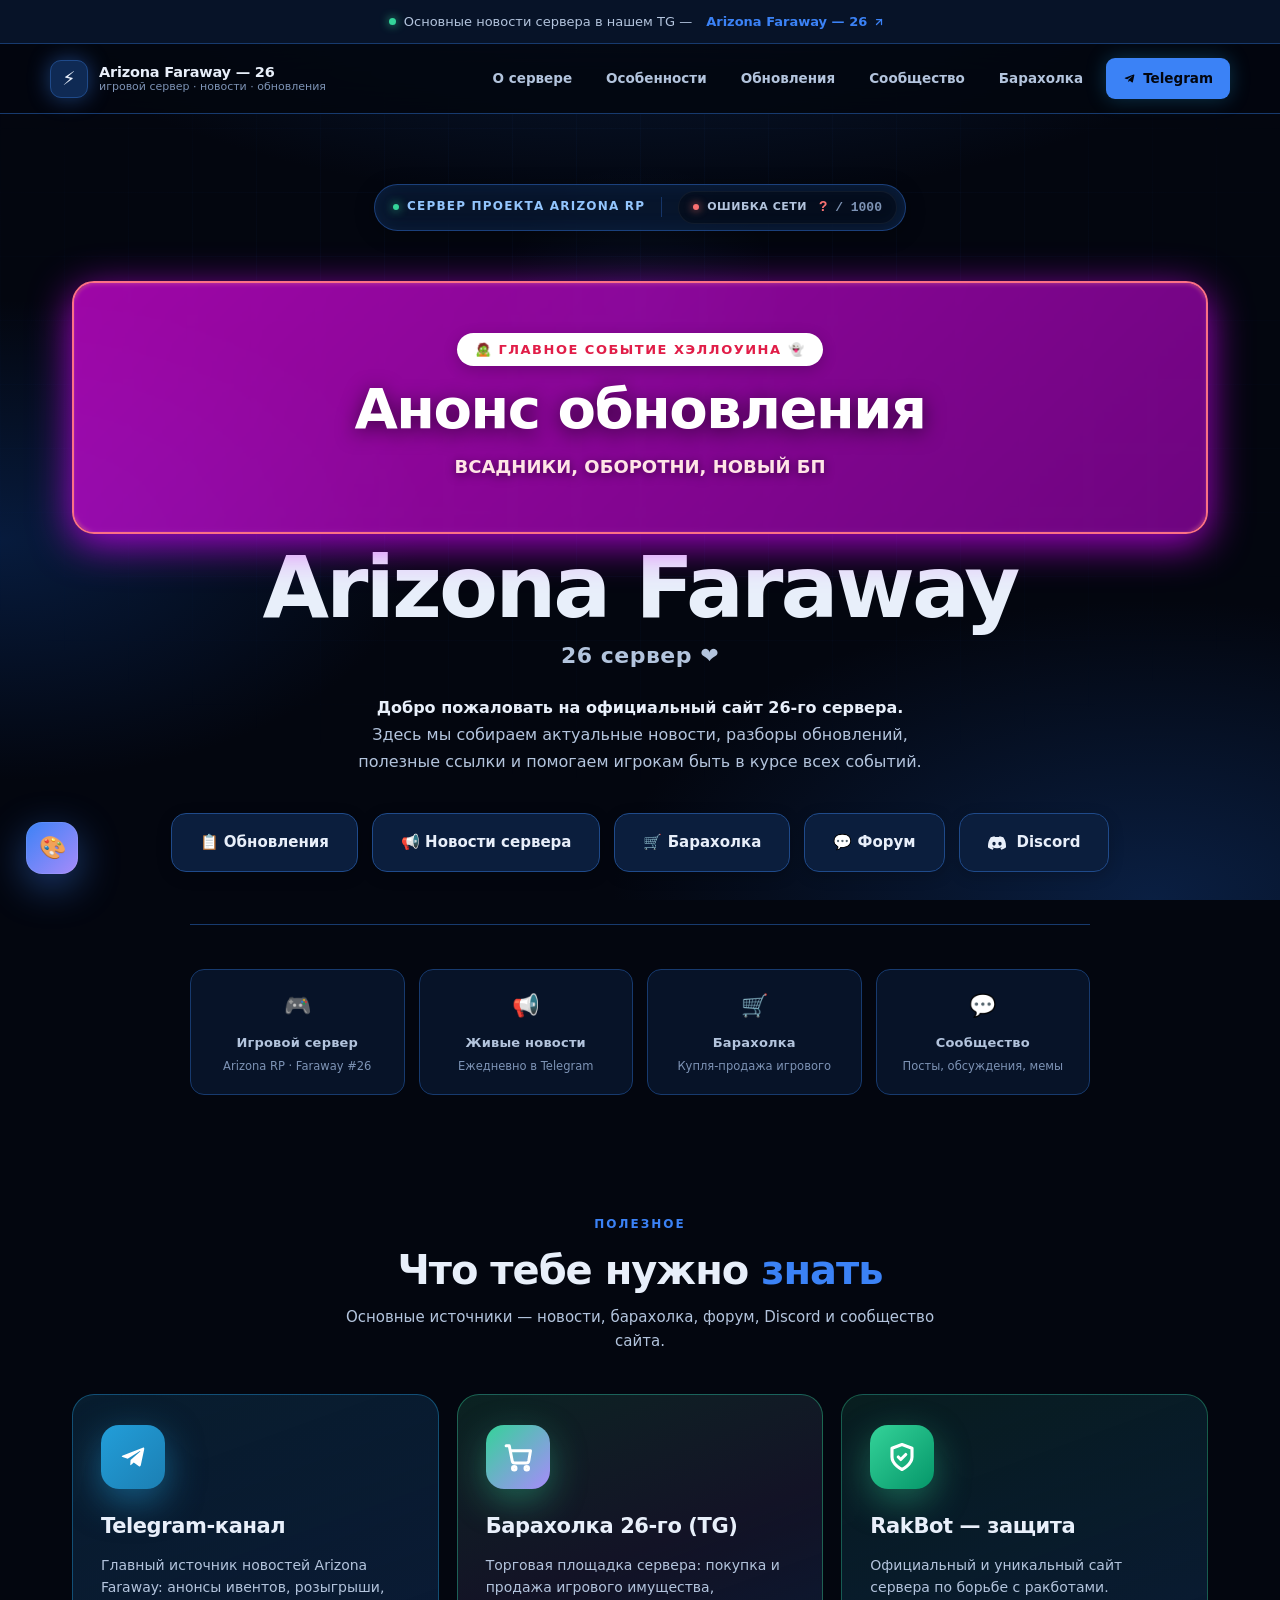
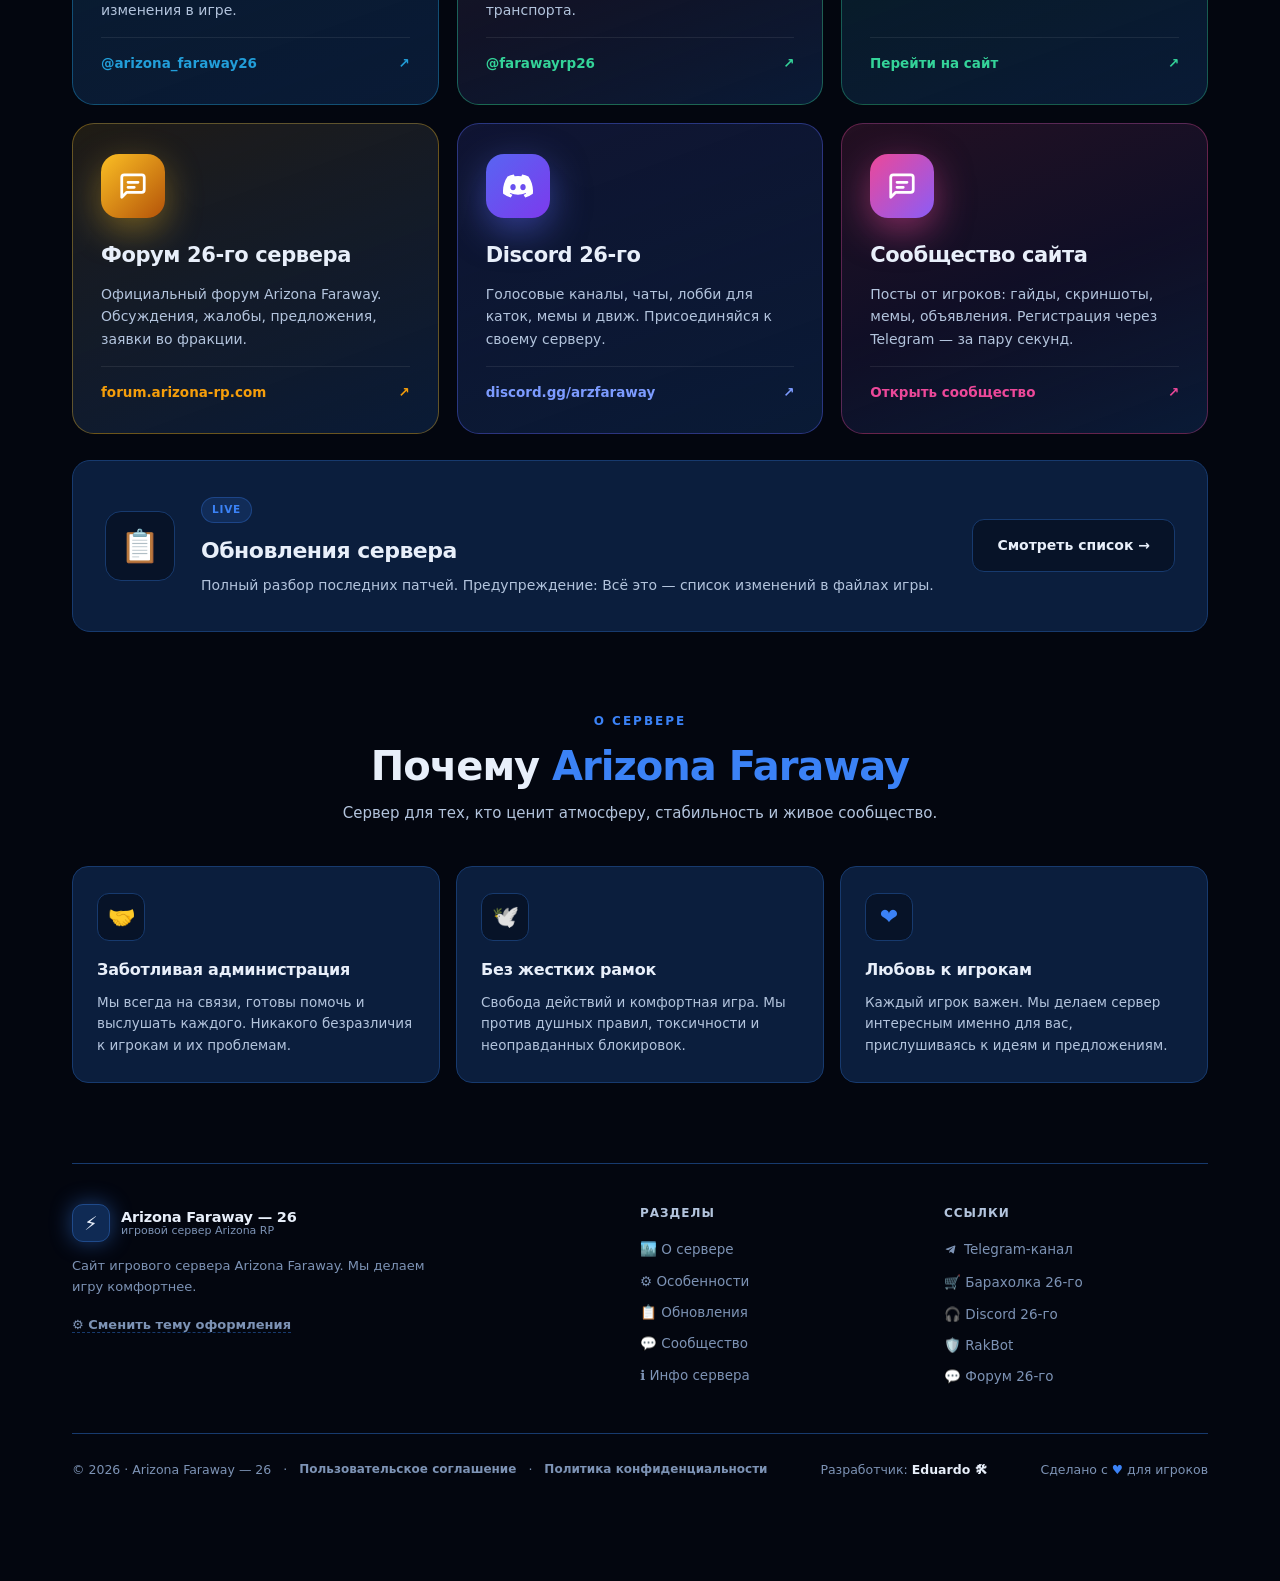
==== commit 0bb86cf1: "Add files via upload" ====
--- a/site/index.html
+++ b/site/index.html
@@ -3,7 +3,7 @@
 <head>
 <meta charset="UTF-8">
 <meta name="viewport" content="width=device-width, initial-scale=1.0">
-<title>Arizona Faraway</title>
+<title>Arizona Faraway — 26</title>
 <meta name="description" content="Arizona Faraway — один из серверов проекта Arizona RP. Новости, обновления, сообщество и всё о сервере.">
 <link rel="stylesheet" href="theme.css">
 <style>
@@ -23,11 +23,10 @@
 
   #cursorGlow{
     position:fixed;top:0;left:0;
-    width:600px;height:600px;
-    margin:-300px 0 0 -300px;
+    width:300px;height:300px;
+    margin:-150px 0 0 -150px;
     background:radial-gradient(circle,
-      color-mix(in srgb, var(--accent) 9%, transparent) 0%,
-      color-mix(in srgb, var(--violet) 5%, transparent) 35%,
+      color-mix(in srgb, var(--accent) 6%, transparent) 0%,
       transparent 65%);
     pointer-events:none;
     z-index:1;
@@ -46,31 +45,19 @@
     mask-image:radial-gradient(ellipse 80% 60% at 50% 40%, #000 40%, transparent 80%);
     -webkit-mask-image:radial-gradient(ellipse 80% 60% at 50% 40%, #000 40%, transparent 80%);
   }
-  .orb{position:absolute;border-radius:50%;filter:blur(90px);opacity:.32;animation:float 26s ease-in-out infinite}
-  .orb.o1{width:480px;height:480px;background:var(--accent);top:-140px;left:-120px}
-  .orb.o2{width:380px;height:380px;background:var(--tg);bottom:6%;right:-110px;animation-delay:-9s}
-  .orb.o3{width:320px;height:320px;background:var(--violet);top:48%;left:38%;animation-delay:-16s}
-  @keyframes float{
-    0%,100%{transform:translate(0,0) scale(1)}
-    33%{transform:translate(50px,-40px) scale(1.1)}
-    66%{transform:translate(-40px,40px) scale(.92)}
-  }
 
   .wrap{max-width:1180px;margin:0 auto;padding:0 22px 100px;position:relative;z-index:2}
 
   .announce{
-    background:linear-gradient(90deg,
-      color-mix(in srgb, var(--tg) 12%, transparent),
-      color-mix(in srgb, var(--accent) 12%, transparent),
-      color-mix(in srgb, var(--violet) 12%, transparent));
-    border-bottom:1px solid color-mix(in srgb, var(--tg) 35%, transparent);
+    background:var(--bg-1);
+    border-bottom:1px solid var(--border);
     padding:9px 20px;font-size:13px;text-align:center;
     position:relative;z-index:60;
     backdrop-filter:blur(10px);-webkit-backdrop-filter:blur(10px);
   }
   .announce-inner{max-width:1180px;margin:0 auto;display:flex;align-items:center;justify-content:center;gap:8px;flex-wrap:wrap}
-  .announce a{color:var(--tg);text-decoration:none;font-weight:700;display:inline-flex;align-items:center;gap:6px;padding:2px 6px;border-radius:6px;transition:.2s}
-  .announce a:hover{background:color-mix(in srgb, var(--tg) 15%, transparent);filter:brightness(1.15)}
+  .announce a{color:var(--accent);text-decoration:none;font-weight:700;display:inline-flex;align-items:center;gap:6px;padding:2px 6px;border-radius:6px;transition:.2s}
+  .announce a:hover{background:color-mix(in srgb, var(--accent) 15%, transparent)}
   .announce .label{color:var(--text-2)}
   .announce .dot-live{width:7px;height:7px;background:var(--green);border-radius:50%;box-shadow:0 0 10px var(--green);animation:pulse-dot 1.8s ease-in-out infinite}
   @keyframes pulse-dot{0%,100%{opacity:1;transform:scale(1)}50%{opacity:.5;transform:scale(.85)}}
@@ -78,7 +65,7 @@
   .nav{
     position:sticky;top:0;z-index:50;
     backdrop-filter:blur(18px);-webkit-backdrop-filter:blur(18px);
-    background:color-mix(in srgb, var(--bg-0) 82%, transparent);
+    background:color-mix(in srgb, var(--bg-0) 85%, transparent);
     border-bottom:1px solid var(--border);
     margin:0 -22px;
     padding:14px 22px;
@@ -87,60 +74,64 @@
   .brand{display:flex;align-items:center;gap:11px;font-weight:700;font-size:15px;text-decoration:none;color:var(--text)}
   .brand .logo{
     width:38px;height:38px;
-    background:linear-gradient(135deg,var(--accent),var(--violet));
+    background:var(--card-2);
+    border:1px solid var(--border-2);
     border-radius:11px;display:grid;place-items:center;font-size:19px;
-    box-shadow:0 0 22px var(--glow);
     transition:.3s;
   }
-  .brand:hover .logo{transform:rotate(-8deg) scale(1.06)}
+  .brand:hover .logo{transform:rotate(-5deg) scale(1.04); border-color: var(--accent);}
   .brand-text{display:flex;flex-direction:column;line-height:1.15}
   .brand-text .t{font-size:14.5px;font-weight:800;letter-spacing:-.2px}
   .brand-text .s{font-size:11px;color:var(--dim);font-weight:500}
 
-  .nav-links{display:flex;gap:6px;margin-left:auto;align-items:center;flex-wrap:wrap}
+  .nav-links{display:flex;gap:4px;margin-left:auto;align-items:center;flex-wrap:wrap}
   .nav-links a{
     color:var(--text-2);text-decoration:none;font-size:13.5px;font-weight:600;
     padding:8px 14px;border-radius:9px;transition:.2s;
     display:inline-flex;align-items:center;gap:6px;
-  }
-  .nav-links a:hover{color:var(--text);background:color-mix(in srgb, var(--accent) 12%, transparent)}
-  .nav-links a.active{color:var(--text);background:color-mix(in srgb, var(--accent) 18%, transparent);border:1px solid color-mix(in srgb, var(--accent) 35%, transparent)}
+    border:1px solid transparent;
+  }
+  .nav-links a:hover{
+    color:var(--text);
+    border-color:color-mix(in srgb, var(--border-2) 60%, transparent);
+    background:color-mix(in srgb, var(--card) 40%, transparent);
+  }
+  .nav-links a.active{color:var(--accent);}
 
   .nav-cta{
-    background:linear-gradient(135deg,var(--tg),#1c7fb3);
-    color:#fff !important;
+    background:var(--accent);
+    color:var(--bg-0) !important;
     padding:8px 16px !important;
     border-radius:9px !important;
     font-weight:700 !important;
     display:inline-flex !important;align-items:center;gap:7px !important;
-    box-shadow:0 0 20px color-mix(in srgb, var(--tg) 30%, transparent);
     transition:.3s !important;
   }
   .nav-cta:hover{
-    background:linear-gradient(135deg,#4cb8ef,var(--tg)) !important;
     transform:translateY(-1px);
-    box-shadow:0 0 30px color-mix(in srgb, var(--tg) 50%, transparent);
+    filter:brightness(1.1);
+    box-shadow:0 4px 15px color-mix(in srgb, var(--accent) 30%, transparent);
   }
 
   .user-chip{
     display:inline-flex;align-items:center;gap:8px;
     padding:6px 12px;border-radius:999px;
-    background:color-mix(in srgb, var(--tg) 12%, transparent);
-    border:1px solid color-mix(in srgb, var(--tg) 35%, transparent);
-    font-size:12.5px;font-weight:700;color:var(--tg);
+    background:var(--card);
+    border:1px solid var(--border);
+    font-size:12.5px;font-weight:700;color:var(--accent);
     cursor:pointer;transition:.2s;
   }
-  .user-chip:hover{background:color-mix(in srgb, var(--tg) 20%, transparent)}
+  .user-chip:hover{border-color:var(--accent)}
   .user-chip .av{
     width:20px;height:20px;border-radius:50%;
-    background:linear-gradient(135deg,var(--tg),#1c7fb3);
-    display:grid;place-items:center;color:#fff;font-size:10px;font-weight:800;
+    background:var(--border-2);
+    display:grid;place-items:center;color:var(--text);font-size:10px;font-weight:800;
     overflow:hidden;
   }
   .user-chip .av img{width:100%;height:100%;object-fit:cover}
 
   .burger{
-    display:none;background:color-mix(in srgb, var(--card) 85%, transparent);
+    display:none;background:var(--card);
     border:1px solid var(--border);color:var(--text);
     width:40px;height:40px;border-radius:10px;
     cursor:pointer;font-size:18px;transition:.2s;
@@ -149,7 +140,7 @@
 
   .hero{padding:70px 0 40px;text-align:center;position:relative}
 
-  /* ===== ОБЪЕДИНЕННАЯ ПЛАШКА ===== */
+  /* ===== ПЛАШКА ОНЛАЙНА ===== */
   .top-badge-group {
     display: inline-flex;
     align-items: center;
@@ -229,7 +220,7 @@
     font-size: 14px;
   }
 
-  /* ===== СТИЛИ БАННЕРА ===== */
+  /* ===== БАННЕР ===== */
   .promo-banner {
     display: block;
     width: 100%;
@@ -250,7 +241,6 @@
     box-shadow: 0 15px 50px rgba(218, 2, 218, 0.6), inset 0 0 0 1px rgba(255,255,255,0.2);
   }
 
-  /* Используем PNG, так как JPG заблокирован Imgur */
   .promo-banner::before {
     content: '';
     position: absolute;
@@ -311,58 +301,23 @@
     text-shadow: 0 2px 10px rgba(0,0,0,0.5);
   }
 
-  #countdown-timer {
-    font-family: 'JetBrains Mono', monospace;
-    background: rgba(0,0,0,0.3);
-    padding: 4px 12px;
-    border-radius: 8px;
-    border: 1px solid rgba(255,255,255,0.2);
-    font-size: 20px;
-    font-weight: 800;
-    color: #fff;
-    margin-left: 6px;
-  }
-
   @keyframes pulse-badge {
     0%, 100% { transform: scale(1); }
     50% { transform: scale(1.05); box-shadow: 0 4px 25px rgba(255,255,255,0.4); }
   }
 
-  .hero-logo{
-    width:110px;height:110px;
-    margin:0 auto 26px;
-    background:linear-gradient(135deg,var(--accent),var(--violet));
-    border-radius:30px;
-    display:grid;place-items:center;
-    font-size:58px;
-    box-shadow:0 20px 60px var(--glow), inset 0 1px 0 rgba(255,255,255,.15);
-    animation:bob 4s ease-in-out infinite;
-    position:relative;
-  }
-  .hero-logo::after{
-    content:'';
-    position:absolute;inset:-6px;
-    border-radius:36px;
-    background:conic-gradient(from 0deg, var(--accent), var(--violet), var(--tg), var(--accent));
-    opacity:.35;z-index:-1;filter:blur(24px);
-    animation:spin 8s linear infinite;
-  }
-  @keyframes bob{0%,100%{transform:translateY(0)}50%{transform:translateY(-10px)}}
-  @keyframes spin{to{transform:rotate(360deg)}}
-
-  h1.hero-title{
+  .hero-title{
     font-size:clamp(42px,8vw,86px);
     font-weight:900;
     letter-spacing:-3px;
     line-height:1;
-    background:linear-gradient(135deg,var(--text) 0%,var(--accent-2) 45%,var(--violet) 100%);
-    -webkit-background-clip:text;-webkit-text-fill-color:transparent;background-clip:text;
+    color:var(--text);
     margin-bottom:8px;
   }
 
   .hero-tagline{
     font-size:clamp(16px,2.2vw,22px);
-    color:var(--accent-2);
+    color:var(--text-2);
     font-weight:600;letter-spacing:.5px;
     margin-bottom:20px;
   }
@@ -386,99 +341,25 @@
     font-size:16px;font-weight:700;
     font-family:inherit;
     text-decoration:none;cursor:pointer;border:none;
-    transition:transform .3s cubic-bezier(.4,0,.2,1), box-shadow .3s, background .3s, border-color .3s;
+    transition:transform .2s ease, box-shadow .2s, background .2s;
     position:relative;overflow:hidden;
-    will-change:transform;
-  }
-
-  .btn-primary{
-    background:linear-gradient(135deg,var(--accent),var(--violet));
-    color:#fff;
-    box-shadow:0 12px 40px var(--glow);
-    padding:18px 36px;
-    font-size:17px;
-  }
-  .btn-primary:hover{
-    transform:translateY(-3px) scale(1.03);
-    box-shadow:0 22px 60px var(--glow), 0 0 0 1px color-mix(in srgb, var(--accent-2) 60%, transparent);
-  }
-  .btn-primary:active{transform:translateY(-1px) scale(.99)}
-  .btn-primary::after{
-    content:'';position:absolute;inset:0;
-    background:linear-gradient(135deg,transparent 30%, rgba(255,255,255,.25), transparent 70%);
-    transform:translateX(-100%);transition:.75s;
-  }
-  .btn-primary:hover::after{transform:translateX(100%)}
-
-  .btn-tg{
-    background:linear-gradient(135deg,var(--tg),#1c7fb3);
-    color:#fff;
-    box-shadow:0 12px 40px color-mix(in srgb, var(--tg) 40%, transparent);
-    padding:18px 30px;
-    font-size:16px;
-  }
-  .btn-tg:hover{
-    transform:translateY(-3px) scale(1.03);
-    box-shadow:0 22px 60px color-mix(in srgb, var(--tg) 55%, transparent);
-    background:linear-gradient(135deg,#4cb8ef,var(--tg));
-  }
-  .btn-tg:active{transform:translateY(-1px) scale(.99)}
-
-  .btn-market{
-    background:linear-gradient(135deg,var(--green),#059669);
-    color:#fff;
-    box-shadow:0 12px 40px color-mix(in srgb, var(--green) 40%, transparent);
-    padding:18px 30px;
-    font-size:16px;
-  }
-  .btn-market:hover{
-    transform:translateY(-3px) scale(1.03);
-    box-shadow:0 22px 60px color-mix(in srgb, var(--green) 55%, transparent);
-    background:linear-gradient(135deg,#6ee7b7,var(--green));
-  }
-  .btn-market:active{transform:translateY(-1px) scale(.99)}
-
-  .btn-forum{
-    background:linear-gradient(135deg,var(--gold),#b45309);
-    color:#fff;
-    box-shadow:0 12px 40px color-mix(in srgb, var(--gold) 40%, transparent);
-    padding:18px 30px;
-    font-size:16px;
-  }
-  .btn-forum:hover{
-    transform:translateY(-3px) scale(1.03);
-    box-shadow:0 22px 60px color-mix(in srgb, var(--gold) 55%, transparent);
-    background:linear-gradient(135deg,#fcd34d,var(--gold-2));
-  }
-  .btn-forum:active{transform:translateY(-1px) scale(.99)}
-
-  .btn-discord{
-    background:linear-gradient(135deg,#5865F2,#7C3AED);
-    color:#fff;
-    box-shadow:0 12px 40px rgba(88,101,242,.45);
-    padding:18px 30px;
-    font-size:16px;
-  }
-  .btn-discord:hover{
-    transform:translateY(-3px) scale(1.03);
-    box-shadow:0 22px 60px rgba(88,101,242,.65);
-    background:linear-gradient(135deg,#7C3AED,#5865F2);
-  }
-  .btn-discord:active{transform:translateY(-1px) scale(.99)}
-
-  .btn-community{
-    background:linear-gradient(135deg,#ec4899,#8b5cf6);
-    color:#fff;
-    box-shadow:0 12px 40px rgba(236,72,153,.4);
-    padding:18px 30px;
-    font-size:16px;
-  }
-  .btn-community:hover{
-    transform:translateY(-3px) scale(1.03);
-    box-shadow:0 22px 60px rgba(236,72,153,.6);
-    background:linear-gradient(135deg,#f472b6,#a78bfa);
-  }
-  .btn-community:active{transform:translateY(-1px) scale(.99)}
+  }
+
+  .btn-primary, .btn-tg, .btn-market, .btn-forum, .btn-discord, .btn-community{
+    background:var(--card);
+    border:1px solid var(--border-2);
+    color:var(--text);
+    box-shadow:0 4px 15px rgba(0,0,0,0.2);
+    padding:16px 28px;
+    font-size:15px;
+  }
+  
+  .btn-primary:hover, .btn-tg:hover, .btn-market:hover, .btn-forum:hover, .btn-discord:hover, .btn-community:hover{
+    transform:translateY(-2px) rotate(-0.5deg);
+    border-color:var(--accent);
+    background:var(--card-2);
+    box-shadow:0 8px 25px color-mix(in srgb, var(--accent) 15%, transparent);
+  }
 
   .quick-info{
     display:grid;
@@ -487,7 +368,7 @@
     padding-top:44px;border-top:1px solid var(--border);
   }
   .qi{
-    background:color-mix(in srgb, var(--card) 50%, transparent);
+    background:var(--bg-1);
     border:1px solid var(--border);
     border-radius:14px;
     padding:18px 16px;text-align:center;
@@ -495,8 +376,8 @@
   }
   .qi:hover{
     border-color:var(--border-2);
-    transform:translateY(-3px);
-    background:color-mix(in srgb, var(--card-2) 60%, transparent);
+    transform:translateY(-2px);
+    background:var(--card);
   }
   .qi .icon{font-size:22px;margin-bottom:8px;display:block}
   .qi .t{font-size:13px;color:var(--text-2);font-weight:600;letter-spacing:.2px}
@@ -504,7 +385,7 @@
 
   .sec-head{text-align:center;margin:80px auto 40px;max-width:640px}
   .sec-head .kicker{
-    color:var(--accent-2);font-size:12px;font-weight:700;
+    color:var(--accent);font-size:12px;font-weight:700;
     text-transform:uppercase;letter-spacing:2px;margin-bottom:12px;
   }
   .sec-head h2{
@@ -512,11 +393,11 @@
     letter-spacing:-1px;line-height:1.15;margin-bottom:12px;
   }
   .sec-head h2 span{
-    background:linear-gradient(135deg,var(--accent-2),var(--violet));
-    -webkit-background-clip:text;-webkit-text-fill-color:transparent;background-clip:text;
+    color:var(--accent);
   }
   .sec-head p{color:var(--text-2);font-size:15px}
 
+  /* ===== КАРТОЧКИ С ЦВЕТНЫМ СВЕЧЕНИЕМ ===== */
   .big-cards{
     display:grid;
     grid-template-columns:repeat(auto-fit,minmax(280px,1fr));
@@ -534,7 +415,6 @@
     transition:transform .4s cubic-bezier(.4,0,.2,1), border-color .3s, box-shadow .3s;
     display:flex;flex-direction:column;
     min-height:280px;
-    will-change:transform;
   }
 
   .big-card::before{
@@ -549,77 +429,42 @@
   }
   .big-card:hover::before{opacity:1}
 
-  .big-card.tg-card{
-    background:linear-gradient(160deg,color-mix(in srgb, var(--tg) 16%, transparent),color-mix(in srgb, var(--card) 85%, transparent));
-    border-color:color-mix(in srgb, var(--tg) 40%, transparent);
-  }
-  .big-card.tg-card:hover{
-    border-color:var(--tg);
-    box-shadow:0 24px 70px rgba(0,0,0,.55), 0 0 0 1px color-mix(in srgb, var(--tg) 40%, transparent), 0 0 50px color-mix(in srgb, var(--tg) 20%, transparent);
-  }
-  .big-card.tg-card::before{
-    background:radial-gradient(circle at var(--mx,50%) var(--my,0%), color-mix(in srgb, var(--tg) 22%, transparent), transparent 60%);
-  }
-
-  .big-card.rak-card{
-    background:linear-gradient(160deg,color-mix(in srgb, var(--green) 12%, transparent),color-mix(in srgb, var(--card) 85%, transparent));
-    border-color:color-mix(in srgb, var(--green) 35%, transparent);
-  }
-  .big-card.rak-card:hover{
-    border-color:var(--green);
-    box-shadow:0 24px 70px rgba(0,0,0,.55), 0 0 0 1px color-mix(in srgb, var(--green) 40%, transparent), 0 0 50px color-mix(in srgb, var(--green) 15%, transparent);
-  }
-  .big-card.rak-card::before{
-    background:radial-gradient(circle at var(--mx,50%) var(--my,0%), color-mix(in srgb, var(--green) 20%, transparent), transparent 60%);
-  }
-
-  .big-card.market-card{
-    background:linear-gradient(160deg,color-mix(in srgb, var(--green) 14%, transparent),color-mix(in srgb, var(--violet) 10%, transparent),color-mix(in srgb, var(--card) 85%, transparent));
-    border-color:color-mix(in srgb, var(--green) 40%, transparent);
-  }
-  .big-card.market-card:hover{
-    border-color:var(--green);
-    box-shadow:0 24px 70px rgba(0,0,0,.55), 0 0 0 1px color-mix(in srgb, var(--green) 40%, transparent), 0 0 50px color-mix(in srgb, var(--green) 18%, transparent);
-  }
-  .big-card.market-card::before{
-    background:radial-gradient(circle at var(--mx,50%) var(--my,0%), color-mix(in srgb, var(--green) 22%, transparent), transparent 60%);
-  }
-
-  .big-card.forum-card{
-    background:linear-gradient(160deg,color-mix(in srgb, var(--gold) 12%, transparent),color-mix(in srgb, var(--card) 85%, transparent));
-    border-color:color-mix(in srgb, var(--gold) 35%, transparent);
-  }
-  .big-card.forum-card:hover{
-    border-color:var(--gold-2);
-    box-shadow:0 24px 70px rgba(0,0,0,.55), 0 0 0 1px color-mix(in srgb, var(--gold) 40%, transparent), 0 0 50px color-mix(in srgb, var(--gold) 15%, transparent);
-  }
-  .big-card.forum-card::before{
-    background:radial-gradient(circle at var(--mx,50%) var(--my,0%), color-mix(in srgb, var(--gold) 20%, transparent), transparent 60%);
-  }
-
-  .big-card.discord-card{
-    background:linear-gradient(160deg,rgba(88,101,242,.16),color-mix(in srgb, var(--card) 85%, transparent));
-    border-color:rgba(88,101,242,.4);
-  }
-  .big-card.discord-card:hover{
-    border-color:#5865F2;
-    box-shadow:0 24px 70px rgba(0,0,0,.55), 0 0 0 1px rgba(88,101,242,.5), 0 0 50px rgba(88,101,242,.25);
-  }
-  .big-card.discord-card::before{
-    background:radial-gradient(circle at var(--mx,50%) var(--my,0%), rgba(124,58,237,.22), transparent 60%);
-  }
-
-  .big-card.community-card{
-    background:linear-gradient(160deg,rgba(236,72,153,.14),rgba(139,92,246,.10),color-mix(in srgb, var(--card) 85%, transparent));
-    border-color:rgba(236,72,153,.35);
-  }
-  .big-card.community-card:hover{
-    border-color:#ec4899;
-    box-shadow:0 24px 70px rgba(0,0,0,.55), 0 0 0 1px rgba(236,72,153,.4), 0 0 50px rgba(236,72,153,.2);
-  }
-  .big-card.community-card::before{
-    background:radial-gradient(circle at var(--mx,50%) var(--my,0%), rgba(236,72,153,.22), transparent 60%);
-  }
+  /* Индивидуальные стили для карточек (как на 1 скрине) */
+  .big-card.tg-card { background:linear-gradient(160deg,color-mix(in srgb, var(--tg) 16%, transparent),color-mix(in srgb, var(--card) 85%, transparent)); border-color:color-mix(in srgb, var(--tg) 40%, transparent); }
+  .big-card.tg-card:hover { border-color:var(--tg); box-shadow:0 24px 70px rgba(0,0,0,.55), 0 0 0 1px color-mix(in srgb, var(--tg) 40%, transparent), 0 0 50px color-mix(in srgb, var(--tg) 20%, transparent); }
+  .big-card.tg-card::before { background:radial-gradient(circle at var(--mx,50%) var(--my,0%), color-mix(in srgb, var(--tg) 22%, transparent), transparent 60%); }
+  .big-card.tg-card .big-icon { background:linear-gradient(135deg,var(--tg),#1c7fb3); color:#fff; box-shadow:0 12px 36px color-mix(in srgb, var(--tg) 50%, transparent); }
+  .big-card.tg-card .big-link { color:var(--tg); }
+
+  .big-card.market-card { background:linear-gradient(160deg,color-mix(in srgb, var(--green) 14%, transparent),color-mix(in srgb, var(--violet) 10%, transparent),color-mix(in srgb, var(--card) 85%, transparent)); border-color:color-mix(in srgb, var(--green) 40%, transparent); }
+  .big-card.market-card:hover { border-color:var(--green); box-shadow:0 24px 70px rgba(0,0,0,.55), 0 0 0 1px color-mix(in srgb, var(--green) 40%, transparent), 0 0 50px color-mix(in srgb, var(--green) 18%, transparent); }
+  .big-card.market-card::before { background:radial-gradient(circle at var(--mx,50%) var(--my,0%), color-mix(in srgb, var(--green) 22%, transparent), transparent 60%); }
+  .big-card.market-card .big-icon { background:linear-gradient(135deg,var(--green),var(--violet)); color:#fff; box-shadow:0 12px 36px color-mix(in srgb, var(--green) 40%, transparent); }
+  .big-card.market-card .big-link { color:var(--green); }
+
+  .big-card.rak-card { background:linear-gradient(160deg,color-mix(in srgb, var(--green) 12%, transparent),color-mix(in srgb, var(--card) 85%, transparent)); border-color:color-mix(in srgb, var(--green) 35%, transparent); }
+  .big-card.rak-card:hover { border-color:var(--green); box-shadow:0 24px 70px rgba(0,0,0,.55), 0 0 0 1px color-mix(in srgb, var(--green) 40%, transparent), 0 0 50px color-mix(in srgb, var(--green) 15%, transparent); }
+  .big-card.rak-card::before { background:radial-gradient(circle at var(--mx,50%) var(--my,0%), color-mix(in srgb, var(--green) 20%, transparent), transparent 60%); }
+  .big-card.rak-card .big-icon { background:linear-gradient(135deg,var(--green),#059669); color:#fff; box-shadow:0 12px 36px color-mix(in srgb, var(--green) 40%, transparent); }
+  .big-card.rak-card .big-link { color:var(--green); }
+
+  .big-card.forum-card { background:linear-gradient(160deg,color-mix(in srgb, var(--gold) 12%, transparent),color-mix(in srgb, var(--card) 85%, transparent)); border-color:color-mix(in srgb, var(--gold) 35%, transparent); }
+  .big-card.forum-card:hover { border-color:var(--gold-2); box-shadow:0 24px 70px rgba(0,0,0,.55), 0 0 0 1px color-mix(in srgb, var(--gold) 40%, transparent), 0 0 50px color-mix(in srgb, var(--gold) 15%, transparent); }
+  .big-card.forum-card::before { background:radial-gradient(circle at var(--mx,50%) var(--my,0%), color-mix(in srgb, var(--gold) 20%, transparent), transparent 60%); }
+  .big-card.forum-card .big-icon { background:linear-gradient(135deg,var(--gold),#b45309); color:#fff; box-shadow:0 12px 36px color-mix(in srgb, var(--gold) 40%, transparent); }
+  .big-card.forum-card .big-link { color:var(--gold-2); }
+
+  .big-card.discord-card { background:linear-gradient(160deg,rgba(88,101,242,.16),color-mix(in srgb, var(--card) 85%, transparent)); border-color:rgba(88,101,242,.4); }
+  .big-card.discord-card:hover { border-color:#5865F2; box-shadow:0 24px 70px rgba(0,0,0,.55), 0 0 0 1px rgba(88,101,242,.5), 0 0 50px rgba(88,101,242,.25); }
+  .big-card.discord-card::before { background:radial-gradient(circle at var(--mx,50%) var(--my,0%), rgba(124,58,237,.22), transparent 60%); }
+  .big-card.discord-card .big-icon { background:linear-gradient(135deg,#5865F2,#7C3AED); color:#fff; box-shadow:0 12px 36px rgba(88,101,242,.5); }
+  .big-card.discord-card .big-link { color:#7C9BFF; }
+
+  .big-card.community-card { background:linear-gradient(160deg,rgba(236,72,153,.14),rgba(139,92,246,.10),color-mix(in srgb, var(--card) 85%, transparent)); border-color:rgba(236,72,153,.35); }
+  .big-card.community-card:hover { border-color:#ec4899; box-shadow:0 24px 70px rgba(0,0,0,.55), 0 0 0 1px rgba(236,72,153,.4), 0 0 50px rgba(236,72,153,.2); }
+  .big-card.community-card::before { background:radial-gradient(circle at var(--mx,50%) var(--my,0%), rgba(236,72,153,.22), transparent 60%); }
+  .big-card.community-card .big-icon { background:linear-gradient(135deg,#ec4899,#8b5cf6); color:#fff; box-shadow:0 12px 36px rgba(236,72,153,.5); }
+  .big-card.community-card .big-link { color:#ec4899; }
 
   .big-icon{
     width:64px;height:64px;
@@ -630,12 +475,6 @@
     transition:.4s;
     box-shadow:inset 0 1px 0 rgba(255,255,255,.1);
   }
-  .big-card.tg-card .big-icon{background:linear-gradient(135deg,var(--tg),#1c7fb3);color:#fff;box-shadow:0 12px 36px color-mix(in srgb, var(--tg) 50%, transparent);}
-  .big-card.rak-card .big-icon{background:linear-gradient(135deg,var(--green),#059669);color:#fff;box-shadow:0 12px 36px color-mix(in srgb, var(--green) 40%, transparent);}
-  .big-card.market-card .big-icon{background:linear-gradient(135deg,var(--green),var(--violet));color:#fff;box-shadow:0 12px 36px color-mix(in srgb, var(--green) 40%, transparent);}
-  .big-card.forum-card .big-icon{background:linear-gradient(135deg,var(--gold),#b45309);color:#fff;box-shadow:0 12px 36px color-mix(in srgb, var(--gold) 40%, transparent);}
-  .big-card.discord-card .big-icon{background:linear-gradient(135deg,#5865F2,#7C3AED);color:#fff;box-shadow:0 12px 36px rgba(88,101,242,.5);}
-  .big-card.community-card .big-icon{background:linear-gradient(135deg,#ec4899,#8b5cf6);color:#fff;box-shadow:0 12px 36px rgba(236,72,153,.5);}
   .big-card:hover .big-icon{transform:scale(1.08) rotate(-6deg)}
 
   .big-card h3{
@@ -659,137 +498,107 @@
     border-top:1px solid rgba(255,255,255,.08);
     transition:.3s;
   }
-  .big-card.tg-card .big-link{color:var(--tg)}
-  .big-card.rak-card .big-link{color:var(--green)}
-  .big-card.market-card .big-link{color:var(--green)}
-  .big-card.forum-card .big-link{color:var(--gold-2)}
-  .big-card.discord-card .big-link{color:#7C9BFF}
-  .big-card.community-card .big-link{color:#ec4899}
   .big-card .big-link .arr{transition:.3s;margin-left:auto}
   .big-card:hover .big-link .arr{transform:translate(3px,-3px)}
 
   .updates-banner{
     margin:26px 0 0;
-    background:
-      radial-gradient(circle at 15% 30%, color-mix(in srgb, var(--accent) 20%, transparent), transparent 55%),
-      radial-gradient(circle at 85% 70%, color-mix(in srgb, var(--violet) 18%, transparent), transparent 55%),
-      linear-gradient(160deg,color-mix(in srgb, var(--card) 90%, transparent),color-mix(in srgb, var(--bg-2) 70%, transparent));
-    border:1px solid color-mix(in srgb, var(--accent) 40%, transparent);
-    border-radius:22px;
+    background:var(--card);
+    border:1px solid var(--border);
+    border-radius:18px;
     padding:34px 32px;
     display:flex;align-items:center;gap:26px;
     position:relative;overflow:hidden;
     text-decoration:none;color:inherit;
-    transition:transform .35s cubic-bezier(.4,0,.2,1), border-color .3s, box-shadow .3s;
-    will-change:transform;
-  }
-  .updates-banner::before{
-    content:'';position:absolute;inset:0;
-    background-image:
-      linear-gradient(var(--grid-line) 1px, transparent 1px),
-      linear-gradient(90deg, var(--grid-line) 1px, transparent 1px);
-    background-size:32px 32px;
-    mask-image:radial-gradient(ellipse 70% 70% at 30% 50%, #000 30%, transparent 80%);
-    -webkit-mask-image:radial-gradient(ellipse 70% 70% at 30% 50%, #000 30%, transparent 80%);
-    pointer-events:none;
-  }
-  .updates-banner::after{
-    content:'';position:absolute;inset:0;
-    background:radial-gradient(circle at var(--mx,50%) var(--my,50%), color-mix(in srgb, var(--accent-2) 18%, transparent), transparent 55%);
-    opacity:0;transition:.4s;pointer-events:none;
+    transition:transform .2s ease, border-color .2s, box-shadow .2s;
   }
   .updates-banner:hover{
-    transform:translateY(-4px);
+    transform:translateY(-3px);
     border-color:var(--accent);
-    box-shadow:0 20px 60px rgba(0,0,0,.5), 0 0 0 1px color-mix(in srgb, var(--accent) 40%, transparent), 0 0 60px color-mix(in srgb, var(--accent) 15%, transparent);
-  }
-  .updates-banner:hover::after{opacity:1}
+    box-shadow:0 12px 30px rgba(0,0,0,.3);
+  }
 
   .ub-icon{
-    width:80px;height:80px;flex-shrink:0;
-    background:linear-gradient(135deg,var(--accent),var(--violet));
-    border-radius:22px;
+    width:70px;height:70px;flex-shrink:0;
+    background:var(--bg-1);
+    border:1px solid var(--border);
+    color:var(--accent);
+    border-radius:16px;
     display:grid;place-items:center;
-    font-size:38px;
-    box-shadow:0 12px 40px var(--glow);
-    position:relative;z-index:1;
+    font-size:32px;
     transition:.4s;
   }
-  .updates-banner:hover .ub-icon{transform:rotate(-8deg) scale(1.06)}
+  .updates-banner:hover .ub-icon{
+    background:var(--card-2);
+    border-color:var(--accent);
+    transform:scale(1.05);
+  }
 
   .ub-content{flex:1;position:relative;z-index:1}
   .ub-content .ub-badge{
     display:inline-block;
-    background:color-mix(in srgb, var(--green) 15%, transparent);
-    border:1px solid color-mix(in srgb, var(--green) 40%, transparent);
-    color:var(--green);
+    background:color-mix(in srgb, var(--accent) 15%, transparent);
+    border:1px solid color-mix(in srgb, var(--accent) 30%, transparent);
+    color:var(--accent);
     font-size:10.5px;font-weight:700;
     text-transform:uppercase;letter-spacing:.8px;
     padding:3px 10px;border-radius:999px;
     margin-bottom:10px;
-    animation:pulse-dot 2s ease-in-out infinite;
   }
   .ub-content h3{
-    font-size:24px;font-weight:800;
+    font-size:22px;font-weight:800;
     letter-spacing:-.5px;margin-bottom:6px;
   }
   .ub-content p{
     color:var(--text-2);font-size:14px;line-height:1.55;
   }
-  .ub-content p b{color:var(--accent-2);font-weight:600}
+  .ub-content p b{color:var(--text);font-weight:600}
 
   .ub-btn{
     flex-shrink:0;
-    background:linear-gradient(135deg,var(--accent),var(--violet));
-    color:#fff;
-    padding:16px 26px;border-radius:14px;
-    font-weight:700;font-size:15px;
+    background:var(--bg-1);
+    border:1px solid var(--border);
+    color:var(--text);
+    padding:14px 24px;border-radius:12px;
+    font-weight:700;font-size:14px;
     display:inline-flex;align-items:center;gap:9px;
-    box-shadow:0 10px 34px var(--glow);
-    position:relative;z-index:1;
-    transition:transform .3s, box-shadow .3s;
+    transition:transform .2s, border-color .2s;
     white-space:nowrap;
   }
   .updates-banner:hover .ub-btn{
+    border-color:var(--accent);
+    color:var(--accent);
     transform:translateX(4px);
-    box-shadow:0 14px 44px var(--glow);
   }
 
   .features-grid{
     display:grid;
-    grid-template-columns:repeat(auto-fit,minmax(240px,1fr));
+    grid-template-columns:repeat(auto-fit,minmax(280px,1fr));
     gap:16px;
   }
 
   .feat{
-    background:linear-gradient(160deg,var(--card),color-mix(in srgb, var(--bg-2) 50%, transparent));
+    background:var(--card);
     border:1px solid var(--border);
-    border-radius:18px;
-    padding:24px 22px;
-    transition:.3s;
+    border-radius:16px;
+    padding:26px 24px;
+    transition:transform .2s, border-color .2s;
     position:relative;overflow:hidden;
-  }
-  .feat::before{
-    content:'';position:absolute;
-    top:0;left:0;right:0;height:2px;
-    background:linear-gradient(90deg,transparent,var(--accent),transparent);
-    opacity:0;transition:.3s;
   }
   .feat:hover{
     border-color:var(--border-2);
-    transform:translateY(-4px);
-    box-shadow:0 16px 44px rgba(0,0,0,.5);
-  }
-  .feat:hover::before{opacity:1}
+    transform:translateY(-2px);
+  }
   .feat .fic{
-    width:48px;height:48px;border-radius:13px;
+    width:48px;height:48px;border-radius:12px;
     display:grid;place-items:center;font-size:22px;
-    background:linear-gradient(135deg,color-mix(in srgb, var(--accent) 15%, transparent),color-mix(in srgb, var(--violet) 8%, transparent));
-    border:1px solid var(--border-2);
-    margin-bottom:14px;
-  }
-  .feat h4{font-size:15.5px;font-weight:700;margin-bottom:7px;letter-spacing:-.2px}
-  .feat p{font-size:13px;color:var(--text-2);line-height:1.6}
+    background:var(--bg-1);
+    border:1px solid var(--border);
+    margin-bottom:16px;
+    color:var(--accent);
+  }
+  .feat h4{font-size:16px;font-weight:700;margin-bottom:8px;letter-spacing:-.2px}
+  .feat p{font-size:13.5px;color:var(--text-2);line-height:1.6}
 
   footer{
     margin-top:80px;padding-top:40px;
@@ -817,36 +626,7 @@
     text-decoration:none;transition:.2s;
     display:inline-flex;align-items:center;gap:7px;
   }
-  .foot-col ul a:hover{color:var(--accent-2)}
-
-  .foot-legal{
-    display:flex;gap:12px;flex-wrap:wrap;justify-content:center;
-    margin:0 0 26px;
-    padding:22px 0 0;
-    border-top:1px dashed var(--border);
-  }
-  .foot-legal a{
-    display:inline-flex;align-items:center;gap:8px;
-    padding:11px 20px;border-radius:12px;
-    background:linear-gradient(160deg,var(--card),color-mix(in srgb, var(--bg-2) 60%, transparent));
-    border:1px solid var(--border);
-    color:var(--text-2);text-decoration:none;
-    font-size:13px;font-weight:600;
-    transition:.28s cubic-bezier(.4,0,.2,1);
-    position:relative;overflow:hidden;
-  }
-  .foot-legal a::before{
-    content:'';position:absolute;inset:0;
-    background:linear-gradient(135deg, transparent 40%, color-mix(in srgb, var(--accent) 15%, transparent), transparent 60%);
-    transform:translateX(-100%);transition:.6s;
-  }
-  .foot-legal a:hover{
-    border-color:var(--accent);
-    color:var(--accent-2);
-    transform:translateY(-2px);
-    box-shadow:0 10px 28px rgba(0,0,0,.4), 0 0 0 1px color-mix(in srgb, var(--accent) 30%, transparent);
-  }
-  .foot-legal a:hover::before{transform:translateX(100%)}
+  .foot-col ul a:hover{color:var(--text)}
 
   .foot-bottom{
     padding-top:26px;
@@ -855,22 +635,40 @@
     align-items:center;gap:16px;flex-wrap:wrap;
     color:var(--dim);font-size:12.5px;
   }
-  .foot-bottom .heart{color:var(--accent-2);animation:beat 1.6s ease-in-out infinite;display:inline-block}
-  .foot-bottom a{color:var(--accent-2);text-decoration:none;font-weight:600}
-  .foot-bottom a:hover{text-decoration:underline}
+  
+  .foot-legal-mini{
+    display:flex; gap:12px; align-items:center; flex-wrap:wrap;
+  }
+  .foot-legal-mini a{
+    color:var(--dim); text-decoration:underline; text-decoration-color: transparent;
+    transition:.2s; font-size:12px; cursor:pointer;
+  }
+  .foot-legal-mini a:hover{
+    color:var(--text); text-decoration-color: var(--text);
+  }
+
+  /* Текст для вызова тем */
+  #themeToggleLink{
+    color:var(--dim); text-decoration:none; font-weight:600;
+    transition:.2s; border-bottom:1px dashed var(--border);
+  }
+  #themeToggleLink:hover{ color:var(--accent); border-color:var(--accent); }
+
+  .foot-bottom .heart{color:var(--accent);animation:beat 1.6s ease-in-out infinite;display:inline-block}
   @keyframes beat{0%,100%{transform:scale(1)}50%{transform:scale(1.3)}}
 
   #toTop{
     position:fixed;bottom:26px;right:26px;
     width:48px;height:48px;border-radius:14px;
-    background:linear-gradient(135deg,var(--accent),var(--violet));
-    color:#fff;border:none;font-size:19px;cursor:pointer;
+    background:var(--card);
+    border:1px solid var(--border);
+    color:var(--text);font-size:19px;cursor:pointer;
     opacity:0;pointer-events:none;
-    transition:.3s cubic-bezier(.4,0,.2,1);
-    box-shadow:0 8px 30px var(--glow);z-index:40;
+    transition:.2s cubic-bezier(.4,0,.2,1);
+    box-shadow:0 8px 30px rgba(0,0,0,.3);z-index:40;
   }
   #toTop.show{opacity:1;pointer-events:auto}
-  #toTop:hover{transform:translateY(-4px) scale(1.05);box-shadow:0 12px 40px var(--glow)}
+  #toTop:hover{transform:translateY(-3px);border-color:var(--accent);color:var(--accent)}
 
   @media (max-width:640px){#toTop{bottom:80px;right:20px}}
 
@@ -885,20 +683,18 @@
       display:none;
       position:absolute;top:calc(100% + 8px);right:22px;left:22px;
       flex-direction:column;
-      background:color-mix(in srgb, var(--bg-0) 98%, transparent);
+      background:var(--bg-1);
       border:1px solid var(--border-2);
       border-radius:14px;padding:10px;
       box-shadow:0 20px 60px rgba(0,0,0,.6);
-      backdrop-filter:blur(20px);-webkit-backdrop-filter:blur(20px);
     }
     .nav-links.open{display:flex}
     .nav-links a{width:100%;justify-content:flex-start}
     .burger{display:grid;place-items:center;margin-left:auto}
     .hero{padding:50px 0 30px}
-    .hero-logo{width:90px;height:90px;font-size:46px;border-radius:24px}
     .hero-cta .btn{width:100%;justify-content:center}
     .hero-cta{flex-direction:column;align-items:stretch}
-    .foot-bottom{justify-content:center;text-align:center}
+    .foot-bottom{justify-content:center;text-align:center;flex-direction:column}
     .nav{padding:12px 22px}
   }
 </style>
@@ -907,16 +703,12 @@
 
 <div id="cursorGlow"></div>
 
-<div class="bg-layer">
-  <div class="orb o1"></div>
-  <div class="orb o2"></div>
-  <div class="orb o3"></div>
-</div>
+<div class="bg-layer"></div>
 
 <div class="announce">
   <div class="announce-inner">
     <span class="dot-live"></span>
-    <span class="label">Новости сервера каждый день —</span>
+    <span class="label">Основные новости сервера в нашем TG —</span>
     <a href="https://t.me/arizona_faraway26" target="_blank" rel="noopener">
       Arizona Faraway — 26
       <svg width="12" height="12" viewBox="0 0 24 24" fill="none" stroke="currentColor" stroke-width="2.5" stroke-linecap="round" stroke-linejoin="round"><path d="M7 17L17 7"/><path d="M7 7h10v10"/></svg>
@@ -937,9 +729,9 @@
     <div class="nav-links" id="navLinks">
       <a href="#about">О сервере</a>
       <a href="#features">Особенности</a>
-      <a href="updates.html">📋 Обновления</a>
-      <a href="community.html">💬 Сообщество</a>
-      <a href="https://t.me/farawayrp26" target="_blank" rel="noopener">🛒 Барахолка</a>
+      <a href="updates.html">Обновления</a>
+      <a href="community.html">Сообщество</a>
+      <a href="https://t.me/farawayrp26" target="_blank" rel="noopener">Барахолка</a>
       <span id="userSlot"></span>
       <a class="nav-cta" href="https://t.me/arizona_faraway26" target="_blank" rel="noopener">
         <svg width="13" height="13" viewBox="0 0 24 24" fill="currentColor"><path d="M9.78 18.65l.28-4.23 7.68-6.92c.34-.31-.07-.46-.52-.19L7.74 13.3 3.64 12c-.88-.25-.89-.86.2-1.3l15.97-6.16c.73-.33 1.43.18 1.15 1.3l-2.72 12.81c-.19.91-.74 1.13-1.5.71L12.6 16.3l-1.99 1.93c-.23.23-.42.42-.83.42z"/></svg>
@@ -968,31 +760,27 @@
       <div class="promo-content">
         <span class="promo-badge">🧟 ГЛАВНОЕ СОБЫТИЕ ХЭЛЛОУИНА 👻</span>
         <h2>Анонс обновления</h2>
-        <h09>ВСАДНИКИ, ОБОРОТНИ, НОВЫЙ БП</h09>
+        <p>ВСАДНИКИ, ОБОРОТНИ, НОВЫЙ БП</p>
       </div>
     </a>
 
-    <div class="hero-logo">⚡</div>
-
     <h1 class="hero-title">Arizona Faraway</h1>
-    <div class="hero-tagline">26-й игровой сервер Аризоны</div>
+    <div class="hero-tagline">26 сервер ❤️ </div>
 
     <p class="hero-desc">
-      Добро пожаловать на <b>Arizona Faraway</b> — один из самых атмосферных серверов проекта.
-      Здесь ты найдёшь всё, что нужно для комфортной игры: стабильный онлайн, живое сообщество,
-      свежие ивенты и постоянные обновления.
+      <b>Добро пожаловать на официальный сайт 26-го сервера.</b><br>
+      Здесь мы собираем актуальные новости, разборы обновлений, полезные ссылки и помогаем игрокам быть в курсе всех событий.
     </p>
 
     <div class="hero-cta">
-      <a href="updates.html" class="btn btn-primary">📋 Перейти к обновлениям</a>
+      <a href="updates.html" class="btn btn-primary">📋 Обновления</a>
       <a href="https://t.me/arizona_faraway26" class="btn btn-tg" target="_blank" rel="noopener">📢 Новости сервера</a>
-      <a href="https://t.me/farawayrp26" class="btn btn-market" target="_blank" rel="noopener">🛒 Барахолка 26-го</a>
-      <a href="https://forum.arizona-rp.com/forums/2905/" class="btn btn-forum" target="_blank" rel="noopener">💬 Форум 26-го</a>
+      <a href="https://t.me/farawayrp26" class="btn btn-market" target="_blank" rel="noopener">🛒 Барахолка</a>
+      <a href="https://forum.arizona-rp.com/forums/2905/" class="btn btn-forum" target="_blank" rel="noopener">💬 Форум</a>
       <a href="https://discord.gg/arzfaraway" class="btn btn-discord" target="_blank" rel="noopener">
         <svg width="18" height="18" viewBox="0 0 24 24" fill="currentColor"><path d="M20.317 4.37a19.79 19.79 0 0 0-4.885-1.515.074.074 0 0 0-.079.037c-.21.375-.444.865-.608 1.25a18.27 18.27 0 0 0-5.487 0 12.64 12.64 0 0 0-.617-1.25.077.077 0 0 0-.079-.037A19.74 19.74 0 0 0 3.677 4.37a.07.07 0 0 0-.032.027C.533 9.046-.32 13.58.099 18.057a.082.082 0 0 0 .031.057 19.9 19.9 0 0 0 5.993 3.03.078.078 0 0 0 .084-.028c.462-.63.874-1.295 1.226-1.994a.076.076 0 0 0-.041-.106 13.1 13.1 0 0 1-1.872-.892.077.077 0 0 1-.008-.128c.126-.094.252-.192.372-.291a.074.074 0 0 1 .077-.01c3.928 1.793 8.18 1.793 12.062 0a.074.074 0 0 1 .078.01c.12.099.246.198.373.292a.077.077 0 0 1-.006.127 12.3 12.3 0 0 1-1.873.892.077.077 0 0 0-.041.107c.36.698.772 1.362 1.225 1.993a.076.076 0 0 0 .084.028 19.84 19.84 0 0 0 6.002-3.03.077.077 0 0 0 .032-.054c.5-5.177-.838-9.674-3.549-13.66a.061.061 0 0 0-.031-.03zM8.02 15.331c-1.183 0-2.157-1.085-2.157-2.419 0-1.333.955-2.418 2.157-2.418 1.21 0 2.176 1.095 2.157 2.418 0 1.334-.956 2.419-2.157 2.419zm7.975 0c-1.183 0-2.157-1.085-2.157-2.419 0-1.333.955-2.418 2.157-2.418 1.21 0 2.176 1.095 2.157 2.418 0 1.334-.946 2.419-2.157 2.419z"/></svg>
-        Discord 26-го
+        Discord
       </a>
-      <a href="community.html" class="btn btn-community">💬 Сообщество</a>
     </div>
 
     <div class="quick-info">
@@ -1056,7 +844,7 @@
             <path d="M9 12l2 2 4-4"/>
           </svg>
         </div>
-        <h3>RakBot — защита от RakBot</h3>
+        <h3>RakBot — защита</h3>
         <p>Официальный и уникальный сайт сервера по борьбе с ракботами.</p>
         <span class="big-link">Перейти на сайт <span class="arr">↗</span></span>
       </a>
@@ -1101,7 +889,7 @@
       <div class="ub-content">
         <span class="ub-badge">live</span>
         <h3>Обновления сервера</h3>
-        <p>Полный разбор последних патчей. Предпреждение: Всё это — список изменений в файлах игры.</p>
+        <p>Полный разбор последних патчей. Предупреждение: Всё это — список изменений в файлах игры.</p>
       </div>
       <div class="ub-btn">Смотреть список →</div>
     </a>
@@ -1116,12 +904,21 @@
     </div>
 
     <div class="features-grid" id="features">
-      <div class="feat"><div class="fic">🏙️</div><h4>Атмосфера штата</h4><p>Классическая Arizona RP с продуманной экономикой, работой, бизнесом и криминалом.</p></div>
-      <div class="feat"><div class="fic">👥</div><h4>Живое сообщество</h4><p>Активные фракции, семьи, мафии и просто хорошие люди — всегда есть с кем поиграть.</p></div>
-      <div class="feat"><div class="fic">🛡️</div><h4>Честная игра</h4><p>Постоянная работа с читерами и нарушителями — играть комфортно и безопасно.</p></div>
-      <div class="feat"><div class="fic">🎉</div><h4>Ивенты и движ</h4><p>Регулярные мероприятия, конкурсы и активности — скучать не приходится.</p></div>
-      <div class="feat"><div class="fic">⚙️</div><h4>Стабильность</h4><p>Сервер работает без лагов и крашей, а обновления приходят вовремя.</p></div>
-      <div class="feat"><div class="fic">🆕</div><h4>Постоянное развитие</h4><p>Новые механики, транспорт, аксессуары и события — контент не застаивается.</p></div>
+      <div class="feat">
+        <div class="fic">🤝</div>
+        <h4>Заботливая администрация</h4>
+        <p>Мы всегда на связи, готовы помочь и выслушать каждого. Никакого безразличия к игрокам и их проблемам.</p>
+      </div>
+      <div class="feat">
+        <div class="fic">🕊️</div>
+        <h4>Без жестких рамок</h4>
+        <p>Свобода действий и комфортная игра. Мы против душных правил, токсичности и неоправданных блокировок.</p>
+      </div>
+      <div class="feat">
+        <div class="fic">❤️</div>
+        <h4>Любовь к игрокам</h4>
+        <p>Каждый игрок важен. Мы делаем сервер интересным именно для вас, прислушиваясь к идеям и предложениям.</p>
+      </div>
     </div>
   </section>
 
@@ -1135,7 +932,12 @@
             <span class="s">игровой сервер Arizona RP</span>
           </span>
         </a>
-        <p>Сайт игрового сервера Arizona Faraway.</p>
+        <p>Сайт игрового сервера Arizona Faraway. Мы делаем игру комфортнее.</p>
+        
+        <!-- Кнопка вызова тем в футере (как на 2 скрине) -->
+        <div style="margin-top:16px;">
+          <a href="#" id="themeToggleLink">⚙ Сменить тему оформления</a>
+        </div>
       </div>
 
       <div class="foot-col">
@@ -1164,14 +966,15 @@
       </div>
     </div>
 
-    <div class="foot-legal">
-      <a class="terms-ico" href="terms.html">📄 Пользовательское соглашение</a>
-      <a class="privacy-ico" href="privacy.html">🔒 Политика конфиденциальности</a>
-    </div>
-
     <div class="foot-bottom">
-      <span>© 2026 · Arizona Faraway — 26 · фан-сайт сервера</span>
-      <span>Разработчик: <a href="https://t.me/Eduardus_Maker">Eduardo 🛠</a></span>
+      <div class="foot-legal-mini">
+        <span>© 2026 · Arizona Faraway — 26</span>
+        <span>·</span>
+        <a href="terms.html">Пользовательское соглашение</a>
+        <span>·</span>
+        <a href="privacy.html">Политика конфиденциальности</a>
+      </div>
+      <span>Разработчик: <a href="https://t.me/Eduardus_Maker" style="color:var(--text);text-decoration:none;">Eduardo 🛠</a></span>
       <span>Сделано с <span class="heart">♥</span> для игроков</span>
     </div>
   </footer>
@@ -1297,36 +1100,13 @@
     saveTgUser(tgWa.initDataUnsafe.user);
   }
 
-  // Используем опциональную цепочку (?.), чтобы не было ошибки null
-  document.getElementById('loginBtn')?.addEventListener('click', () => {
-    if(getTgUser()){
-      if(confirm('Выйти из аккаунта Telegram?')){
-        localStorage.removeItem(TG_STORAGE_KEY);
-        location.reload();
-      }
-      return;
-    }
-    if(tgWa && tgWa.initDataUnsafe && tgWa.initDataUnsafe.user){
-      saveTgUser(tgWa.initDataUnsafe.user);
-      return;
-    }
-    const uname = prompt('Введи свой Telegram username (без @):');
-    if(!uname) return;
-    const clean = uname.replace(/^@/, '').trim();
-    if(!/^[A-Za-z0-9_]{4,32}$/.test(clean)){
-      alert('Некорректный username');
-      return;
-    }
-    saveTgUser({ id: 'manual_' + clean, username: clean, first_name: clean, last_name: '', photo_url: '' });
-  });
-
   (function(){
     const user = getTgUser();
     if(user){ renderUserChip(); }
   })();
 
   // ==========================================
-  // СКРИПТ ОНЛАЙНА И ТАЙМЕРА (Запускается после загрузки)
+  // СКРИПТ ОНЛАЙНА И ТАЙМЕРА
   // ==========================================
   window.addEventListener('DOMContentLoaded', () => {
     
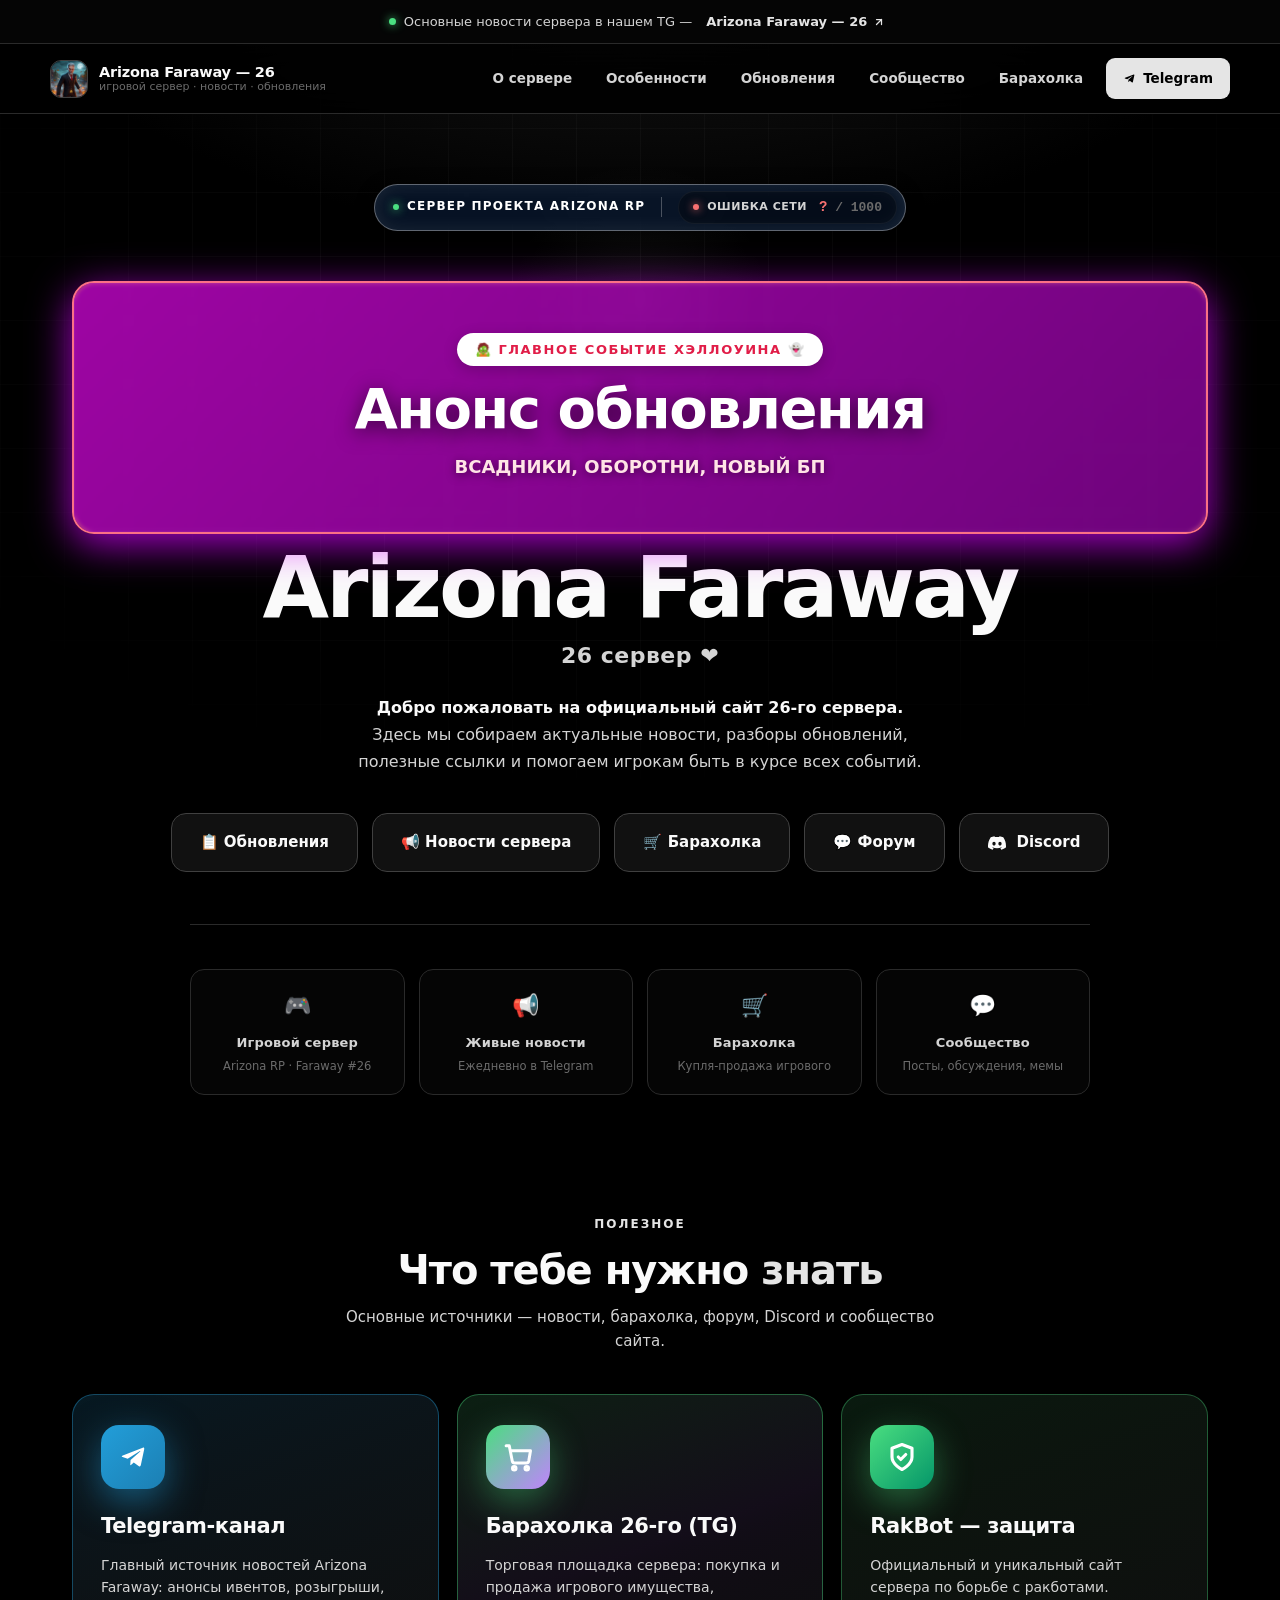
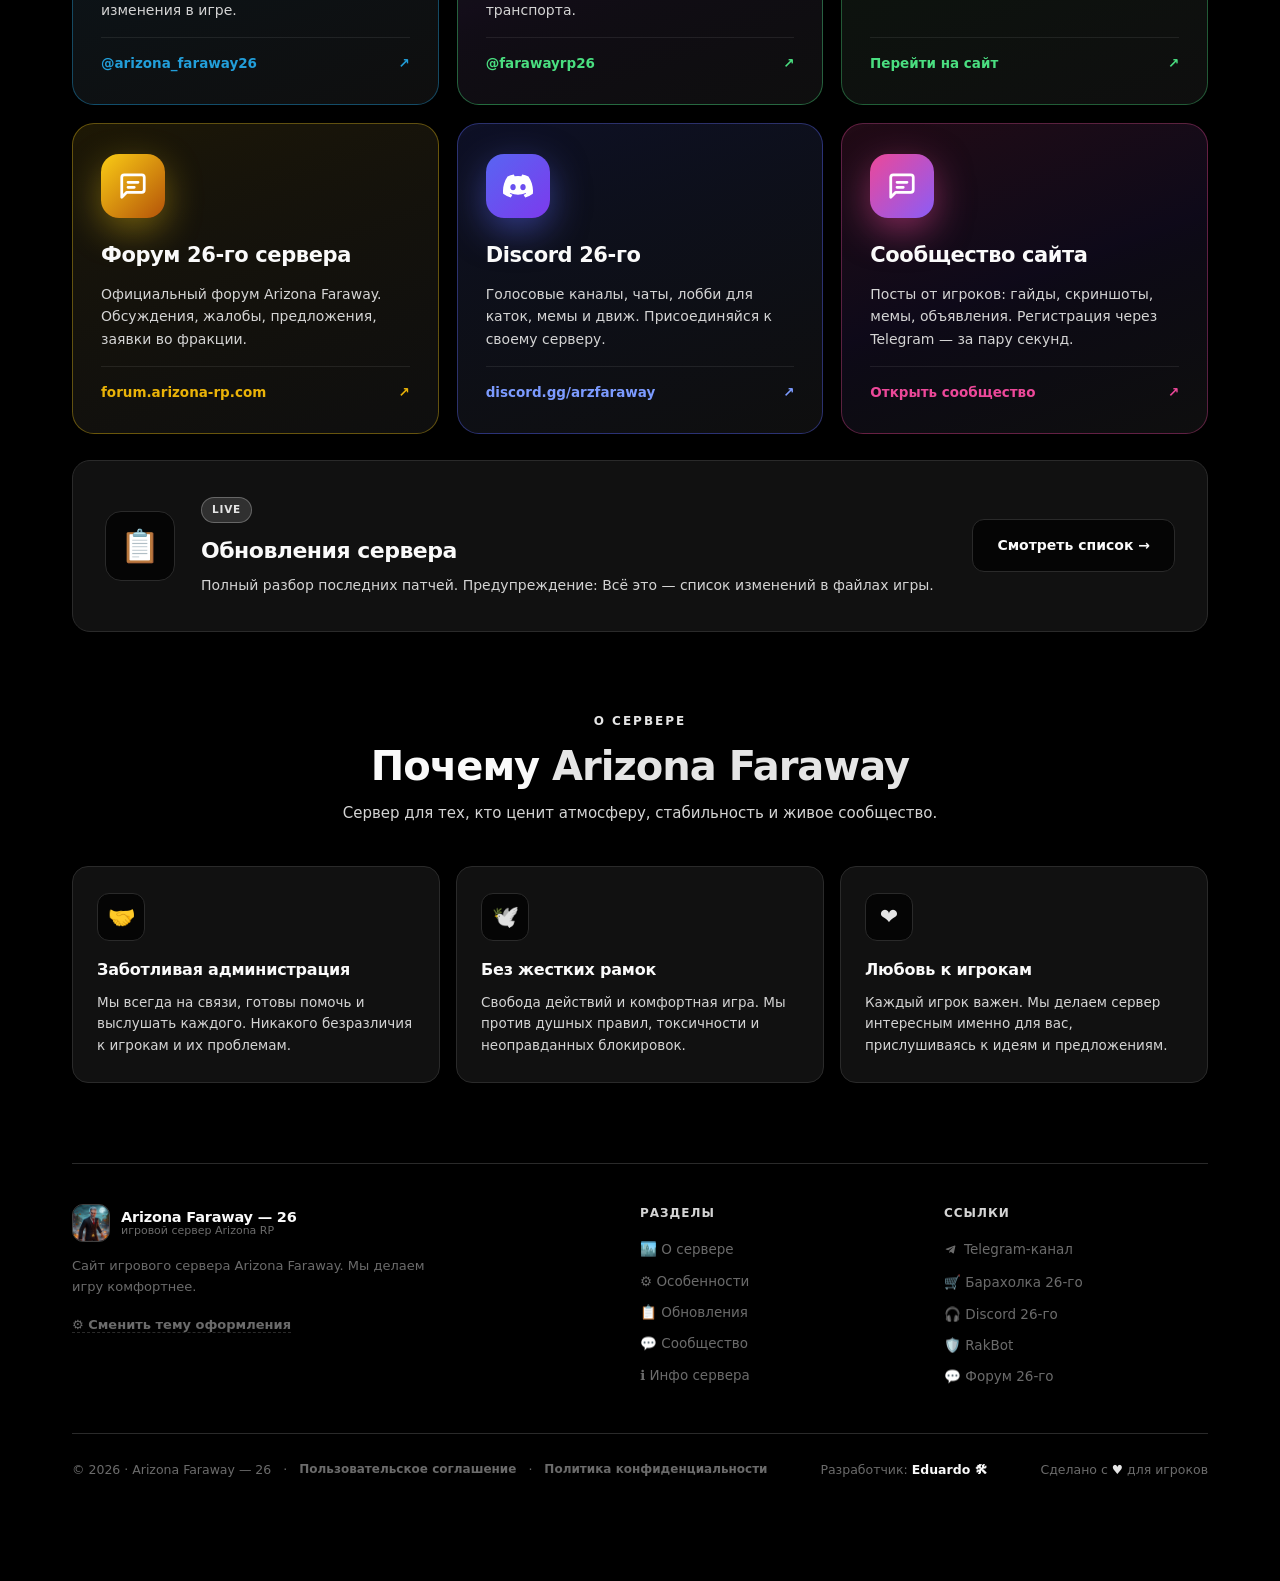
==== commit aab33c9d: "Add files via upload" ====
--- a/site/index.html
+++ b/site/index.html
@@ -4,6 +4,7 @@
 <meta charset="UTF-8">
 <meta name="viewport" content="width=device-width, initial-scale=1.0">
 <title>Arizona Faraway — 26</title>
+<link rel="icon" href="logo.jpg" type="image/png">
 <meta name="description" content="Arizona Faraway — один из серверов проекта Arizona RP. Новости, обновления, сообщество и всё о сервере.">
 <link rel="stylesheet" href="theme.css">
 <style>
@@ -74,10 +75,23 @@
   .brand{display:flex;align-items:center;gap:11px;font-weight:700;font-size:15px;text-decoration:none;color:var(--text)}
   .brand .logo{
     width:38px;height:38px;
-    background:var(--card-2);
+    border-radius:11px;
+    overflow:hidden;
+    display:grid;place-items:center;
+    background:color-mix(in srgb, var(--accent) 12%, var(--card-2));
     border:1px solid var(--border-2);
-    border-radius:11px;display:grid;place-items:center;font-size:19px;
     transition:.3s;
+    flex-shrink:0;
+  }
+  .brand .logo img{
+  width:100%;height:100%;
+  object-fit:cover;
+  display:block;
+  }
+  .brand:hover .logo{
+    transform:rotate(-5deg) scale(1.04);
+    border-color:var(--accent);
+    box-shadow:0 0 18px color-mix(in srgb, var(--accent) 35%, transparent);
   }
   .brand:hover .logo{transform:rotate(-5deg) scale(1.04); border-color: var(--accent);}
   .brand-text{display:flex;flex-direction:column;line-height:1.15}
@@ -719,7 +733,7 @@
 <nav class="nav">
   <div class="nav-inner">
     <a class="brand" href="#top">
-      <span class="logo">⚡</span>
+      <span class="logo"><img src="logo.jpg" alt="Arizona Faraway 26"></span>
       <span class="brand-text">
         <span class="t">Arizona Faraway — 26</span>
         <span class="s">игровой сервер · новости · обновления</span>
@@ -926,7 +940,7 @@
     <div class="foot-grid">
       <div class="foot-brand">
         <a class="brand" href="#top">
-          <span class="logo">⚡</span>
+          <span class="logo"><img src="logo.jpg" alt="Arizona Faraway 26"></span>
           <span class="brand-text">
             <span class="t">Arizona Faraway — 26</span>
             <span class="s">игровой сервер Arizona RP</span>
--- a/site/theme.css
+++ b/site/theme.css
@@ -1,34 +1,39 @@
+/* ============================================================
+   theme.css — Arizona Faraway — 26
+   Полная версия. Монохромные темы, единый стиль.
+   ============================================================ */
+
 *,*::before,*::after{box-sizing:border-box;margin:0;padding:0}
 html{scroll-behavior:smooth;scroll-padding-top:90px}
 
+/* ===== ТЕМЫ ===== */
+
 :root,[data-theme="ocean"]{
   color-scheme:dark;
-  --bg-0:#03060f;--bg-1:#071328;--bg-2:#071b3d;
-  --card:#0b1e3d;--card-2:#0f2a54;
-  --border:#173a6e;--border-2:#1f4a8a;
+  --bg-0:#040914;--bg-1:#071228;--bg-2:#0a1a3a;
+  --card:#0d244a;--card-2:#12305e;
+  --border:#1a3c73;--border-2:#24529c;
   --accent:#3b82f6;--accent-2:#60a5fa;--accent-3:#93c5fd;
-  --glow:rgba(59,130,246,.45);
+  --glow:rgba(59,130,246,.3);
   --text:#e8effa;--text-2:#b3c4dd;--dim:#7d93b5;
   --green:#34d399;--red:#f87171;--yellow:#fbbf24;--violet:#a78bfa;
   --tg:#229ED9;--gold:#fbbf24;--gold-2:#f59e0b;
   --bg-image:radial-gradient(1400px 700px at 50% -20%,#0e2a56 0%,transparent 55%),
-             radial-gradient(900px 500px at 90% 100%,#0a1f42 0%,transparent 60%),
-             radial-gradient(700px 400px at 0% 60%,#071b3d 0%,transparent 60%);
+             radial-gradient(900px 500px at 90% 100%,#0a1f42 0%,transparent 60%);
   --grid-line:rgba(59,130,246,.035);
 }
 [data-theme="midnight"]{
   color-scheme:dark;
   --bg-0:#000;--bg-1:#050505;--bg-2:#0a0a0a;
-  --card:#0d0d0d;--card-2:#161616;
-  --border:#242424;--border-2:#333;
-  --accent:#a3a3a3;--accent-2:#d4d4d4;--accent-3:#fafafa;
-  --glow:rgba(255,255,255,.18);
+  --card:#111;--card-2:#1a1a1a;
+  --border:#2a2a2a;--border-2:#404040;
+  --accent:#e5e5e5;--accent-2:#f5f5f5;--accent-3:#fff;
+  --glow:rgba(255,255,255,.15);
   --text:#fafafa;--text-2:#d4d4d4;--dim:#6b6b6b;
   --green:#4ade80;--red:#ef4444;--yellow:#eab308;--violet:#c084fc;
   --tg:#229ED9;--gold:#facc15;--gold-2:#eab308;
-  --bg-image:radial-gradient(1200px 600px at 50% -10%,#1a1a1a 0%,transparent 55%),
-             radial-gradient(800px 400px at 90% 100%,#111 0%,transparent 60%),#000;
-  --grid-line:rgba(255,255,255,.04);
+  --bg-image:radial-gradient(1200px 600px at 50% -10%,#1a1a1a 0%,transparent 55%);
+  --grid-line:rgba(255,255,255,.03);
 }
 [data-theme="crimson"]{
   color-scheme:dark;
@@ -36,14 +41,12 @@
   --card:#2a0a12;--card-2:#3a0e18;
   --border:#5a1828;--border-2:#7a2038;
   --accent:#ef4444;--accent-2:#f87171;--accent-3:#fca5a5;
-  --glow:rgba(239,68,68,.45);
+  --glow:rgba(239,68,68,.3);
   --text:#ffeef1;--text-2:#e5b8c0;--dim:#a67880;
   --green:#34d399;--red:#fca5a5;--yellow:#fbbf24;--violet:#f0abfc;
   --tg:#229ED9;--gold:#fbbf24;--gold-2:#f59e0b;
-  --bg-image:radial-gradient(1200px 600px at 50% -10%,#4a0e18 0%,transparent 55%),
-             radial-gradient(900px 500px at 90% 100%,#2a0a12 0%,transparent 60%),
-             radial-gradient(700px 400px at 0% 60%,#1a0609 0%,transparent 60%);
-  --grid-line:rgba(239,68,68,.05);
+  --bg-image:radial-gradient(1200px 600px at 50% -10%,#4a0e18 0%,transparent 55%);
+  --grid-line:rgba(239,68,68,.04);
 }
 [data-theme="emerald"]{
   color-scheme:dark;
@@ -51,14 +54,12 @@
   --card:#0a2a1e;--card-2:#0e3a28;
   --border:#155a3c;--border-2:#1d7a52;
   --accent:#10b981;--accent-2:#34d399;--accent-3:#6ee7b7;
-  --glow:rgba(16,185,129,.45);
+  --glow:rgba(16,185,129,.3);
   --text:#e6fbf2;--text-2:#a8d4c2;--dim:#6b9b87;
   --green:#34d399;--red:#f87171;--yellow:#fbbf24;--violet:#a78bfa;
   --tg:#229ED9;--gold:#fbbf24;--gold-2:#f59e0b;
-  --bg-image:radial-gradient(1200px 600px at 50% -10%,#0a3a28 0%,transparent 55%),
-             radial-gradient(900px 500px at 90% 100%,#082518 0%,transparent 60%),
-             radial-gradient(700px 400px at 0% 60%,#051a12 0%,transparent 60%);
-  --grid-line:rgba(16,185,129,.05);
+  --bg-image:radial-gradient(1200px 600px at 50% -10%,#0a3a28 0%,transparent 55%);
+  --grid-line:rgba(16,185,129,.04);
 }
 [data-theme="violet"]{
   color-scheme:dark;
@@ -66,14 +67,12 @@
   --card:#1e0a35;--card-2:#2a0e48;
   --border:#3f1969;--border-2:#55248a;
   --accent:#8b5cf6;--accent-2:#a78bfa;--accent-3:#c4b5fd;
-  --glow:rgba(139,92,246,.45);
+  --glow:rgba(139,92,246,.3);
   --text:#f3eaff;--text-2:#c4b0dd;--dim:#8a7aa0;
   --green:#34d399;--red:#f87171;--yellow:#fbbf24;--violet:#c4b5fd;
   --tg:#229ED9;--gold:#fbbf24;--gold-2:#f59e0b;
-  --bg-image:radial-gradient(1200px 600px at 50% -10%,#2a0e48 0%,transparent 55%),
-             radial-gradient(900px 500px at 90% 100%,#1a0829 0%,transparent 60%),
-             radial-gradient(700px 400px at 0% 60%,#12051f 0%,transparent 60%);
-  --grid-line:rgba(139,92,246,.05);
+  --bg-image:radial-gradient(1200px 600px at 50% -10%,#2a0e48 0%,transparent 55%);
+  --grid-line:rgba(139,92,246,.04);
 }
 [data-theme="sunset"]{
   color-scheme:dark;
@@ -81,14 +80,12 @@
   --card:#331020;--card-2:#42162a;
   --border:#6a2038;--border-2:#8a2a48;
   --accent:#f59e0b;--accent-2:#fbbf24;--accent-3:#fcd34d;
-  --glow:rgba(245,158,11,.45);
+  --glow:rgba(245,158,11,.3);
   --text:#fff4e0;--text-2:#e0c4a0;--dim:#a08868;
   --green:#34d399;--red:#f87171;--yellow:#fcd34d;--violet:#f0abfc;
   --tg:#229ED9;--gold:#fbbf24;--gold-2:#f59e0b;
-  --bg-image:radial-gradient(1200px 600px at 50% -10%,#6a2038 0%,transparent 55%),
-             radial-gradient(900px 500px at 90% 100%,#8a2a48 0%,transparent 60%),
-             radial-gradient(700px 400px at 0% 60%,#200a12 0%,transparent 60%);
-  --grid-line:rgba(245,158,11,.05);
+  --bg-image:radial-gradient(1200px 600px at 50% -10%,#6a2038 0%,transparent 55%);
+  --grid-line:rgba(245,158,11,.04);
 }
 [data-theme="light"]{
   color-scheme:light;
@@ -96,13 +93,12 @@
   --card:#ffffff;--card-2:#f8fafc;
   --border:#d9e2ee;--border-2:#b8c8dd;
   --accent:#2563eb;--accent-2:#3b82f6;--accent-3:#1d4ed8;
-  --glow:rgba(37,99,235,.25);
+  --glow:rgba(37,99,235,.15);
   --text:#0f172a;--text-2:#334155;--dim:#64748b;
   --green:#059669;--red:#dc2626;--yellow:#d97706;--violet:#7c3aed;
   --tg:#229ED9;--gold:#d97706;--gold-2:#b45309;
-  --bg-image:radial-gradient(1200px 600px at 50% -10%,#e0e8f5 0%,transparent 55%),
-             radial-gradient(900px 500px at 90% 100%,#eef2f9 0%,transparent 60%),#f5f7fb;
-  --grid-line:rgba(37,99,235,.06);
+  --bg-image:radial-gradient(1200px 600px at 50% -10%,#e0e8f5 0%,transparent 55%);
+  --grid-line:rgba(37,99,235,.05);
 }
 [data-theme="nord"]{
   color-scheme:dark;
@@ -110,14 +106,12 @@
   --card:#1c242e;--card-2:#252f3b;
   --border:#2e3a48;--border-2:#3e4c5c;
   --accent:#88c0d0;--accent-2:#8fbcbb;--accent-3:#a3d5e3;
-  --glow:rgba(136,192,208,.35);
+  --glow:rgba(136,192,208,.2);
   --text:#eceff4;--text-2:#c5cdd8;--dim:#7c8a99;
   --green:#a3be8c;--red:#bf616a;--yellow:#ebcb8b;--violet:#b48ead;
   --tg:#229ED9;--gold:#ebcb8b;--gold-2:#d0a755;
-  --bg-image:radial-gradient(1200px 600px at 50% -10%,#2e3a48 0%,transparent 55%),
-             radial-gradient(900px 500px at 90% 100%,#1a222c 0%,transparent 60%),
-             radial-gradient(700px 400px at 0% 60%,#131a22 0%,transparent 60%);
-  --grid-line:rgba(136,192,208,.05);
+  --bg-image:radial-gradient(1200px 600px at 50% -10%,#2e3a48 0%,transparent 55%);
+  --grid-line:rgba(136,192,208,.04);
 }
 [data-theme="cyber"]{
   color-scheme:dark;
@@ -125,14 +119,12 @@
   --card:#150628;--card-2:#20093a;
   --border:#330f5c;--border-2:#4a1584;
   --accent:#00e5ff;--accent-2:#7cf9ff;--accent-3:#b3fcff;
-  --glow:rgba(0,229,255,.5);
+  --glow:rgba(0,229,255,.3);
   --text:#e6f7ff;--text-2:#a0c8d8;--dim:#6b8ca0;
   --green:#00ff9c;--red:#ff2e88;--yellow:#ffd700;--violet:#c026ff;
   --tg:#229ED9;--gold:#ffd700;--gold-2:#f5a623;
-  --bg-image:radial-gradient(1200px 600px at 50% -10%,#330f5c 0%,transparent 55%),
-             radial-gradient(900px 500px at 90% 100%,#20093a 0%,transparent 60%),
-             radial-gradient(700px 400px at 0% 60%,#0a0316 0%,transparent 60%);
-  --grid-line:rgba(0,229,255,.07);
+  --bg-image:radial-gradient(1200px 600px at 50% -10%,#330f5c 0%,transparent 55%);
+  --grid-line:rgba(0,229,255,.05);
 }
 [data-theme="forest"]{
   color-scheme:dark;
@@ -140,14 +132,12 @@
   --card:#1a2a14;--card-2:#22381c;
   --border:#314a28;--border-2:#436134;
   --accent:#84cc16;--accent-2:#a3e635;--accent-3:#bef264;
-  --glow:rgba(132,204,22,.4);
+  --glow:rgba(132,204,22,.3);
   --text:#f1fde4;--text-2:#c1d6a8;--dim:#7d9366;
   --green:#22c55e;--red:#f87171;--yellow:#fbbf24;--violet:#a78bfa;
   --tg:#229ED9;--gold:#fbbf24;--gold-2:#f59e0b;
-  --bg-image:radial-gradient(1200px 600px at 50% -10%,#22381c 0%,transparent 55%),
-             radial-gradient(900px 500px at 90% 100%,#172412 0%,transparent 60%),
-             radial-gradient(700px 400px at 0% 60%,#0a1208 0%,transparent 60%);
-  --grid-line:rgba(132,204,22,.05);
+  --bg-image:radial-gradient(1200px 600px at 50% -10%,#22381c 0%,transparent 55%);
+  --grid-line:rgba(132,204,22,.04);
 }
 [data-theme="rose"]{
   color-scheme:dark;
@@ -155,14 +145,12 @@
   --card:#2f1128;--card-2:#3f1836;
   --border:#632654;--border-2:#8a3574;
   --accent:#f43f5e;--accent-2:#fb7185;--accent-3:#fda4af;
-  --glow:rgba(244,63,94,.45);
+  --glow:rgba(244,63,94,.3);
   --text:#fff1f4;--text-2:#e6b9c2;--dim:#a67a86;
   --green:#34d399;--red:#fb7185;--yellow:#fbbf24;--violet:#e879f9;
   --tg:#229ED9;--gold:#fbbf24;--gold-2:#f59e0b;
-  --bg-image:radial-gradient(1200px 600px at 50% -10%,#632654 0%,transparent 55%),
-             radial-gradient(900px 500px at 90% 100%,#3f1836 0%,transparent 60%),
-             radial-gradient(700px 400px at 0% 60%,#1f0a1a 0%,transparent 60%);
-  --grid-line:rgba(244,63,94,.05);
+  --bg-image:radial-gradient(1200px 600px at 50% -10%,#632654 0%,transparent 55%);
+  --grid-line:rgba(244,63,94,.04);
 }
 [data-theme="amber"]{
   color-scheme:dark;
@@ -170,14 +158,12 @@
   --card:#2a1a0f;--card-2:#3a2415;
   --border:#5c381c;--border-2:#7d4e28;
   --accent:#f59e0b;--accent-2:#fbbf24;--accent-3:#fcd34d;
-  --glow:rgba(245,158,11,.5);
+  --glow:rgba(245,158,11,.3);
   --text:#fff7e0;--text-2:#d8c296;--dim:#a08a5c;
   --green:#34d399;--red:#f87171;--yellow:#fcd34d;--violet:#c4b5fd;
   --tg:#229ED9;--gold:#fcd34d;--gold-2:#f59e0b;
-  --bg-image:radial-gradient(1200px 600px at 50% -10%,#5c381c 0%,transparent 55%),
-             radial-gradient(900px 500px at 90% 100%,#3a2415 0%,transparent 60%),
-             radial-gradient(700px 400px at 0% 60%,#1a1008 0%,transparent 60%);
-  --grid-line:rgba(245,158,11,.05);
+  --bg-image:radial-gradient(1200px 600px at 50% -10%,#5c381c 0%,transparent 55%);
+  --grid-line:rgba(245,158,11,.04);
 }
 [data-theme="sakura"]{
   color-scheme:dark;
@@ -185,14 +171,12 @@
   --card:#2d1730;--card-2:#3d2040;
   --border:#5a3058;--border-2:#7a4278;
   --accent:#f9a8d4;--accent-2:#fbcfe8;--accent-3:#fce7f3;
-  --glow:rgba(249,168,212,.4);
+  --glow:rgba(249,168,212,.3);
   --text:#fdf2f8;--text-2:#dcb8ce;--dim:#a682a0;
   --green:#6ee7b7;--red:#fb7185;--yellow:#fde68a;--violet:#c4b5fd;
   --tg:#229ED9;--gold:#fde68a;--gold-2:#f59e0b;
-  --bg-image:radial-gradient(1200px 600px at 50% -10%,#5a3058 0%,transparent 55%),
-             radial-gradient(900px 500px at 90% 100%,#3d2040 0%,transparent 60%),
-             radial-gradient(700px 400px at 0% 60%,#1e0f1c 0%,transparent 60%);
-  --grid-line:rgba(249,168,212,.06);
+  --bg-image:radial-gradient(1200px 600px at 50% -10%,#5a3058 0%,transparent 55%);
+  --grid-line:rgba(249,168,212,.05);
 }
 [data-theme="mono"]{
   color-scheme:dark;
@@ -200,13 +184,12 @@
   --card:#1c1c1c;--card-2:#262626;
   --border:#333333;--border-2:#4d4d4d;
   --accent:#e5e5e5;--accent-2:#f5f5f5;--accent-3:#ffffff;
-  --glow:rgba(255,255,255,.2);
+  --glow:rgba(255,255,255,.15);
   --text:#f5f5f5;--text-2:#b8b8b8;--dim:#7a7a7a;
   --green:#a3e635;--red:#f87171;--yellow:#fcd34d;--violet:#c084fc;
   --tg:#229ED9;--gold:#fcd34d;--gold-2:#f59e0b;
-  --bg-image:radial-gradient(1200px 600px at 50% -10%,#262626 0%,transparent 55%),
-             radial-gradient(900px 500px at 90% 100%,#1e1e1e 0%,transparent 60%),#0f0f0f;
-  --grid-line:rgba(255,255,255,.04);
+  --bg-image:radial-gradient(1200px 600px at 50% -10%,#262626 0%,transparent 55%);
+  --grid-line:rgba(255,255,255,.03);
 }
 [data-theme="arctic"]{
   color-scheme:light;
@@ -214,13 +197,12 @@
   --card:#ffffff;--card-2:#f5fbff;
   --border:#bae6fd;--border-2:#7dd3fc;
   --accent:#0284c7;--accent-2:#0ea5e9;--accent-3:#38bdf8;
-  --glow:rgba(2,132,199,.3);
+  --glow:rgba(2,132,199,.15);
   --text:#082f49;--text-2:#0c4a6e;--dim:#64748b;
   --green:#059669;--red:#dc2626;--yellow:#d97706;--violet:#7c3aed;
   --tg:#229ED9;--gold:#d97706;--gold-2:#b45309;
-  --bg-image:radial-gradient(1200px 600px at 50% -10%,#d6ebfa 0%,transparent 55%),
-             radial-gradient(900px 500px at 90% 100%,#e0f2fe 0%,transparent 60%),#f0f9ff;
-  --grid-line:rgba(2,132,199,.06);
+  --bg-image:radial-gradient(1200px 600px at 50% -10%,#d6ebfa 0%,transparent 55%);
+  --grid-line:rgba(2,132,199,.05);
 }
 [data-theme="coffee"]{
   color-scheme:dark;
@@ -228,14 +210,12 @@
   --card:#2a231c;--card-2:#393024;
   --border:#4d4030;--border-2:#6b5a44;
   --accent:#d97706;--accent-2:#f59e0b;--accent-3:#fbbf24;
-  --glow:rgba(217,119,6,.4);
+  --glow:rgba(217,119,6,.3);
   --text:#f5ecdf;--text-2:#c8b8a0;--dim:#8a7a64;
   --green:#84cc16;--red:#f87171;--yellow:#fbbf24;--violet:#c4b5fd;
   --tg:#229ED9;--gold:#fbbf24;--gold-2:#f59e0b;
-  --bg-image:radial-gradient(1200px 600px at 50% -10%,#4d4030 0%,transparent 55%),
-             radial-gradient(900px 500px at 90% 100%,#393024 0%,transparent 60%),
-             radial-gradient(700px 400px at 0% 60%,#1c1813 0%,transparent 60%);
-  --grid-line:rgba(217,119,6,.05);
+  --bg-image:radial-gradient(1200px 600px at 50% -10%,#4d4030 0%,transparent 55%);
+  --grid-line:rgba(217,119,6,.04);
 }
 [data-theme="matrix"]{
   color-scheme:dark;
@@ -243,13 +223,12 @@
   --card:#081208;--card-2:#0d1c0d;
   --border:#163016;--border-2:#1f4a1f;
   --accent:#00ff41;--accent-2:#4aff7a;--accent-3:#80ffa8;
-  --glow:rgba(0,255,65,.45);
+  --glow:rgba(0,255,65,.3);
   --text:#dfffe0;--text-2:#9dd8a3;--dim:#5c8c62;
   --green:#00ff41;--red:#ff4444;--yellow:#dfff00;--violet:#a3ff80;
   --tg:#229ED9;--gold:#dfff00;--gold-2:#b5cc00;
-  --bg-image:radial-gradient(1200px 600px at 50% -10%,#0d1c0d 0%,transparent 55%),
-             radial-gradient(900px 500px at 90% 100%,#0a130a 0%,transparent 60%),#000;
-  --grid-line:rgba(0,255,65,.06);
+  --bg-image:radial-gradient(1200px 600px at 50% -10%,#0d1c0d 0%,transparent 55%);
+  --grid-line:rgba(0,255,65,.05);
 }
 [data-theme="aurora"]{
   color-scheme:dark;
@@ -257,14 +236,12 @@
   --card:#14203a;--card-2:#1c2c4c;
   --border:#2a3e60;--border-2:#3d5880;
   --accent:#67e8f9;--accent-2:#a78bfa;--accent-3:#c4b5fd;
-  --glow:rgba(103,232,249,.45);
+  --glow:rgba(103,232,249,.3);
   --text:#e6f4ff;--text-2:#a8c0dc;--dim:#6b87a6;
   --green:#6ee7b7;--red:#fb7185;--yellow:#fde68a;--violet:#c4b5fd;
   --tg:#229ED9;--gold:#fde68a;--gold-2:#f59e0b;
-  --bg-image:radial-gradient(1200px 600px at 15% -10%,#1e4d64 0%,transparent 55%),
-             radial-gradient(900px 500px at 85% 30%,#4c1d95 0%,transparent 55%),
-             radial-gradient(700px 400px at 50% 100%,#0e7490 0%,transparent 60%);
-  --grid-line:rgba(103,232,249,.05);
+  --bg-image:radial-gradient(1200px 600px at 15% -10%,#1e4d64 0%,transparent 55%);
+  --grid-line:rgba(103,232,249,.04);
 }
 [data-theme="galaxy"]{
   color-scheme:dark;
@@ -272,14 +249,12 @@
   --card:#180a3a;--card-2:#22104e;
   --border:#3a1e6e;--border-2:#562a94;
   --accent:#a855f7;--accent-2:#c084fc;--accent-3:#e879f9;
-  --glow:rgba(168,85,247,.5);
+  --glow:rgba(168,85,247,.3);
   --text:#f4ecff;--text-2:#c8b6e8;--dim:#8a78a8;
   --green:#34d399;--red:#fb7185;--yellow:#fde68a;--violet:#e879f9;
   --tg:#229ED9;--gold:#fde68a;--gold-2:#f59e0b;
-  --bg-image:radial-gradient(1300px 700px at 20% -10%,#4c1d95 0%,transparent 55%),
-             radial-gradient(900px 500px at 90% 40%,#0891b2 0%,transparent 55%),
-             radial-gradient(700px 400px at 50% 100%,#be185d 0%,transparent 60%);
-  --grid-line:rgba(168,85,247,.06);
+  --bg-image:radial-gradient(1300px 700px at 20% -10%,#4c1d95 0%,transparent 55%);
+  --grid-line:rgba(168,85,247,.05);
 }
 [data-theme="nebula"]{
   color-scheme:dark;
@@ -287,14 +262,12 @@
   --card:#0a1538;--card-2:#101e4a;
   --border:#1e2e6a;--border-2:#2d418c;
   --accent:#22d3ee;--accent-2:#67e8f9;--accent-3:#a5f3fc;
-  --glow:rgba(34,211,238,.45);
+  --glow:rgba(34,211,238,.3);
   --text:#e6f7ff;--text-2:#a8c0dd;--dim:#6b7fa5;
   --green:#4ade80;--red:#fb7185;--yellow:#fde68a;--violet:#c084fc;
   --tg:#229ED9;--gold:#fde68a;--gold-2:#f59e0b;
-  --bg-image:radial-gradient(1200px 600px at 80% -10%,#3b0764 0%,transparent 55%),
-             radial-gradient(900px 500px at 10% 50%,#0891b2 0%,transparent 55%),
-             radial-gradient(700px 400px at 50% 100%,#1e40af 0%,transparent 60%);
-  --grid-line:rgba(34,211,238,.06);
+  --bg-image:radial-gradient(1200px 600px at 80% -10%,#3b0764 0%,transparent 55%);
+  --grid-line:rgba(34,211,238,.04);
 }
 [data-theme="neon"]{
   color-scheme:dark;
@@ -302,14 +275,12 @@
   --card:#1e0030;--card-2:#2a0045;
   --border:#4a006a;--border-2:#6a009a;
   --accent:#ff10f0;--accent-2:#ff5cf5;--accent-3:#ffa4fa;
-  --glow:rgba(255,16,240,.5);
+  --glow:rgba(255,16,240,.3);
   --text:#fff0ff;--text-2:#e0b8e0;--dim:#a878a8;
   --green:#39ff14;--red:#ff073a;--yellow:#faff00;--violet:#bc13fe;
   --tg:#229ED9;--gold:#faff00;--gold-2:#d4d400;
-  --bg-image:radial-gradient(1200px 600px at 30% -10%,#6a009a 0%,transparent 55%),
-             radial-gradient(900px 500px at 80% 100%,#00ffff 0%,transparent 40%),
-             radial-gradient(700px 400px at 0% 60%,#ff10f0 0%,transparent 40%);
-  --grid-line:rgba(255,16,240,.08);
+  --bg-image:radial-gradient(1200px 600px at 30% -10%,#6a009a 0%,transparent 55%);
+  --grid-line:rgba(255,16,240,.05);
 }
 [data-theme="lavender"]{
   color-scheme:light;
@@ -317,13 +288,12 @@
   --card:#ffffff;--card-2:#f8f4ff;
   --border:#ddd0f5;--border-2:#c2a8e8;
   --accent:#7c3aed;--accent-2:#8b5cf6;--accent-3:#a78bfa;
-  --glow:rgba(124,58,237,.3);
+  --glow:rgba(124,58,237,.15);
   --text:#1e1b4b;--text-2:#4c1d95;--dim:#7c6ba0;
   --green:#059669;--red:#dc2626;--yellow:#d97706;--violet:#7c3aed;
   --tg:#229ED9;--gold:#d97706;--gold-2:#b45309;
-  --bg-image:radial-gradient(1200px 600px at 50% -10%,#e9deff 0%,transparent 55%),
-             radial-gradient(900px 500px at 90% 100%,#f2ebff 0%,transparent 60%),#faf7ff;
-  --grid-line:rgba(124,58,237,.06);
+  --bg-image:radial-gradient(1200px 600px at 50% -10%,#e9deff 0%,transparent 55%);
+  --grid-line:rgba(124,58,237,.05);
 }
 [data-theme="peach"]{
   color-scheme:light;
@@ -331,13 +301,12 @@
   --card:#ffffff;--card-2:#fff5eb;
   --border:#ffd4b3;--border-2:#ffb787;
   --accent:#f97316;--accent-2:#fb923c;--accent-3:#fdba74;
-  --glow:rgba(249,115,22,.35);
+  --glow:rgba(249,115,22,.15);
   --text:#431407;--text-2:#7c2d12;--dim:#9a6b4a;
   --green:#059669;--red:#dc2626;--yellow:#d97706;--violet:#a855f7;
   --tg:#229ED9;--gold:#d97706;--gold-2:#b45309;
-  --bg-image:radial-gradient(1200px 600px at 50% -10%,#ffe0c8 0%,transparent 55%),
-             radial-gradient(900px 500px at 90% 100%,#ffeede 0%,transparent 60%),#fff8f3;
-  --grid-line:rgba(249,115,22,.07);
+  --bg-image:radial-gradient(1200px 600px at 50% -10%,#ffe0c8 0%,transparent 55%);
+  --grid-line:rgba(249,115,22,.05);
 }
 [data-theme="bloodmoon"]{
   color-scheme:dark;
@@ -345,14 +314,12 @@
   --card:#2a0505;--card-2:#3a0a0a;
   --border:#5a1010;--border-2:#8a1818;
   --accent:#dc2626;--accent-2:#ef4444;--accent-3:#f87171;
-  --glow:rgba(220,38,38,.5);
+  --glow:rgba(220,38,38,.3);
   --text:#ffe8e8;--text-2:#dba8a8;--dim:#9a6666;
   --green:#65a30d;--red:#f87171;--yellow:#fbbf24;--violet:#a855f7;
   --tg:#229ED9;--gold:#fbbf24;--gold-2:#f59e0b;
-  --bg-image:radial-gradient(1300px 700px at 50% -10%,#7f1d1d 0%,transparent 55%),
-             radial-gradient(900px 500px at 90% 100%,#450a0a 0%,transparent 60%),
-             radial-gradient(700px 400px at 0% 60%,#1a0303 0%,transparent 60%);
-  --grid-line:rgba(220,38,38,.06);
+  --bg-image:radial-gradient(1300px 700px at 50% -10%,#7f1d1d 0%,transparent 55%);
+  --grid-line:rgba(220,38,38,.05);
 }
 [data-theme="tropical"]{
   color-scheme:dark;
@@ -360,14 +327,12 @@
   --card:#0a3333;--card-2:#0f4242;
   --border:#165a5a;--border-2:#1f7a7a;
   --accent:#14b8a6;--accent-2:#2dd4bf;--accent-3:#5eead4;
-  --glow:rgba(20,184,166,.45);
+  --glow:rgba(20,184,166,.3);
   --text:#e8fffa;--text-2:#a8d8d0;--dim:#6b9b94;
   --green:#84cc16;--red:#fb7185;--yellow:#fbbf24;--violet:#f0abfc;
   --tg:#229ED9;--gold:#fbbf24;--gold-2:#f59e0b;
-  --bg-image:radial-gradient(1300px 700px at 15% -10%,#0d9488 0%,transparent 55%),
-             radial-gradient(900px 500px at 85% 60%,#ea580c 0%,transparent 55%),
-             radial-gradient(700px 400px at 50% 100%,#0369a1 0%,transparent 60%);
-  --grid-line:rgba(20,184,166,.05);
+  --bg-image:radial-gradient(1300px 700px at 15% -10%,#0d9488 0%,transparent 55%);
+  --grid-line:rgba(20,184,166,.04);
 }
 [data-theme="vintage"]{
   color-scheme:light;
@@ -375,15 +340,16 @@
   --card:#fdf9ef;--card-2:#f5ecd6;
   --border:#c9b88f;--border-2:#a6905e;
   --accent:#92400e;--accent-2:#b45309;--accent-3:#d97706;
-  --glow:rgba(146,64,14,.25);
+  --glow:rgba(146,64,14,.15);
   --text:#2a1e0a;--text-2:#4a3a1a;--dim:#7a6844;
   --green:#4d7c0f;--red:#b91c1c;--yellow:#a16207;--violet:#6d28d9;
   --tg:#229ED9;--gold:#a16207;--gold-2:#854d0e;
-  --bg-image:radial-gradient(1200px 600px at 50% -10%,#ddd0b3 0%,transparent 55%),
-             radial-gradient(900px 500px at 90% 100%,#ebe2cc 0%,transparent 60%),#f5efe0;
-  --grid-line:rgba(146,64,14,.06);
+  --bg-image:radial-gradient(1200px 600px at 50% -10%,#ddd0b3 0%,transparent 55%);
+  --grid-line:rgba(146,64,14,.05);
 }
 [data-theme="custom"]{color-scheme:dark}
+
+/* ===== БАЗА ===== */
 
 body{
   font-family:'Inter','Segoe UI',system-ui,-apple-system,sans-serif;
@@ -405,137 +371,53 @@
   mask-image:radial-gradient(ellipse 80% 60% at 50% 40%,#000 40%,transparent 80%);
   -webkit-mask-image:radial-gradient(ellipse 80% 60% at 50% 40%,#000 40%,transparent 80%);
 }
-.orb{position:absolute;border-radius:50%;filter:blur(90px);opacity:.3;animation:float 26s ease-in-out infinite;transition:background .5s}
-.orb.o1{width:460px;height:460px;background:var(--accent);top:-140px;left:-120px}
-.orb.o2{width:380px;height:380px;background:var(--violet);bottom:8%;right:-100px;animation-delay:-9s}
-.orb.o3{width:300px;height:300px;background:var(--tg);top:50%;left:40%;animation-delay:-16s}
-@keyframes float{
-  0%,100%{transform:translate(0,0) scale(1)}
-  33%{transform:translate(50px,-40px) scale(1.1)}
-  66%{transform:translate(-40px,40px) scale(.92)}
-}
 .wrap{max-width:1180px;margin:0 auto;padding:0 22px 100px;position:relative;z-index:2}
-
-.announce{
-  background:linear-gradient(90deg,
-    color-mix(in srgb, var(--tg) 12%, transparent),
-    color-mix(in srgb, var(--accent) 12%, transparent),
-    color-mix(in srgb, var(--violet) 12%, transparent));
-  border-bottom:1px solid color-mix(in srgb, var(--tg) 35%, transparent);
-  padding:9px 20px;font-size:13px;text-align:center;
-  position:relative;z-index:60;
-  backdrop-filter:blur(10px);-webkit-backdrop-filter:blur(10px);
-}
-.announce-inner{max-width:1180px;margin:0 auto;display:flex;align-items:center;justify-content:center;gap:8px;flex-wrap:wrap}
-.announce a{color:var(--tg);text-decoration:none;font-weight:700;display:inline-flex;align-items:center;gap:6px;padding:2px 6px;border-radius:6px;transition:.2s}
-.announce a:hover{background:color-mix(in srgb, var(--tg) 15%, transparent)}
-.announce .label{color:var(--text-2)}
-.announce .dot-live{width:7px;height:7px;background:var(--green);border-radius:50%;box-shadow:0 0 10px var(--green);animation:pulse-dot 1.8s ease-in-out infinite}
-@keyframes pulse-dot{0%,100%{opacity:1;transform:scale(1)}50%{opacity:.5;transform:scale(.85)}}
-
-.nav{
-  position:sticky;top:0;z-index:50;
-  backdrop-filter:blur(18px);-webkit-backdrop-filter:blur(18px);
-  background:color-mix(in srgb, var(--bg-0) 82%, transparent);
-  border-bottom:1px solid var(--border);
-  padding:12px 22px;
-  transition:background .4s, border-color .4s;
-}
-.nav-inner{max-width:1180px;margin:0 auto;display:flex;align-items:center;gap:22px}
-.brand{display:flex;align-items:center;gap:11px;font-weight:700;font-size:15px;text-decoration:none;color:var(--text)}
-.brand .logo{
-  width:38px;height:38px;
-  background:linear-gradient(135deg,var(--accent),var(--violet));
-  border-radius:11px;display:grid;place-items:center;font-size:19px;
-  box-shadow:0 0 22px var(--glow);transition:.3s;
-}
-.brand:hover .logo{transform:rotate(-8deg) scale(1.06)}
-.brand-text{display:flex;flex-direction:column;line-height:1.15}
-.brand-text .t{font-size:14.5px;font-weight:800;letter-spacing:-.2px}
-.brand-text .s{font-size:11px;color:var(--dim);font-weight:500}
-
-.nav-links{display:flex;gap:4px;margin-left:auto;align-items:center;flex-wrap:wrap}
-.nav-links a{
-  color:var(--text-2);text-decoration:none;font-size:13px;font-weight:600;
-  padding:7px 12px;border-radius:9px;transition:.2s;
-  display:inline-flex;align-items:center;gap:6px;
-}
-.nav-links a:hover{color:var(--text);background:color-mix(in srgb, var(--accent) 12%, transparent)}
-.nav-links a.active{color:var(--text);background:color-mix(in srgb, var(--accent) 18%, transparent);border:1px solid color-mix(in srgb, var(--accent) 35%, transparent)}
-.nav-cta{
-  background:linear-gradient(135deg,var(--tg),#1c7fb3);
-  color:#fff !important;
-  padding:8px 15px !important;
-  border-radius:9px !important;
-  font-weight:700 !important;
-  box-shadow:0 0 20px color-mix(in srgb, var(--tg) 30%, transparent);
-  transition:.3s !important;
-}
-.nav-cta:hover{transform:translateY(-1px);box-shadow:0 0 30px color-mix(in srgb, var(--tg) 50%, transparent)}
-.burger{display:none;background:color-mix(in srgb, var(--card) 85%, transparent);border:1px solid var(--border);color:var(--text);width:40px;height:40px;border-radius:10px;cursor:pointer;font-size:18px;transition:.2s}
-.burger:hover{border-color:var(--accent)}
-
-@media (max-width:820px){
-  .nav-links{
-    display:none;
-    position:absolute;top:calc(100% + 8px);right:22px;left:22px;
-    flex-direction:column;background:color-mix(in srgb, var(--bg-0) 98%, transparent);
-    border:1px solid var(--border-2);border-radius:14px;padding:10px;
-    box-shadow:0 20px 60px rgba(0,0,0,.6);backdrop-filter:blur(20px);
-  }
-  .nav-links.open{display:flex}
-  .nav-links a{width:100%;justify-content:flex-start}
-  .burger{display:grid;place-items:center;margin-left:auto}
-}
 
 .page-head{text-align:center;padding:60px 0 30px}
 .page-head .kicker{
-  color:var(--accent-2);font-size:12px;font-weight:700;
+  color:var(--accent);font-size:12px;font-weight:700;
   text-transform:uppercase;letter-spacing:2px;margin-bottom:12px;
 }
 .page-head h1{
   font-size:clamp(30px,5vw,52px);font-weight:900;letter-spacing:-1.5px;line-height:1.1;
-  background:linear-gradient(135deg,var(--text) 0%,var(--accent-2) 50%,var(--violet) 100%);
-  -webkit-background-clip:text;-webkit-text-fill-color:transparent;background-clip:text;
-  margin-bottom:14px;
+  color:var(--text);margin-bottom:14px;
 }
 .page-head p{color:var(--text-2);font-size:15.5px;max-width:600px;margin:0 auto}
+
+/* ===== КНОПКИ ===== */
 
 .btn{
   display:inline-flex;align-items:center;gap:10px;
   padding:13px 24px;border-radius:13px;
   font-size:14.5px;font-weight:700;font-family:inherit;
   text-decoration:none;cursor:pointer;border:none;
-  transition:transform .3s cubic-bezier(.4,0,.2,1), box-shadow .3s, background .3s;
+  transition:transform .2s, box-shadow .2s, background .2s, border-color .2s;
   position:relative;overflow:hidden;white-space:nowrap;
 }
-.btn-primary{background:linear-gradient(135deg,var(--accent),var(--violet));color:#fff;box-shadow:0 10px 34px var(--glow)}
-.btn-primary:hover{transform:translateY(-3px);box-shadow:0 18px 50px var(--glow)}
-.btn-tg{background:linear-gradient(135deg,var(--tg),#1c7fb3);color:#fff;box-shadow:0 10px 34px color-mix(in srgb, var(--tg) 40%, transparent)}
-.btn-tg:hover{transform:translateY(-3px);box-shadow:0 18px 50px color-mix(in srgb, var(--tg) 55%, transparent)}
-.btn-market{background:linear-gradient(135deg,var(--green),#059669);color:#fff;box-shadow:0 10px 34px color-mix(in srgb, var(--green) 40%, transparent)}
-.btn-market:hover{transform:translateY(-3px);box-shadow:0 18px 50px color-mix(in srgb, var(--green) 55%, transparent)}
-.btn-ghost{background:color-mix(in srgb, var(--card) 70%, transparent);border:1px solid var(--border-2);color:var(--text)}
-.btn-ghost:hover{border-color:var(--accent);background:color-mix(in srgb, var(--card-2) 90%, transparent);transform:translateY(-3px)}
+.btn-primary{background:var(--accent);color:var(--bg-0);box-shadow:0 10px 34px var(--glow)}
+.btn-primary:hover{transform:translateY(-3px) rotate(-.5deg);filter:brightness(1.1)}
+.btn-ghost{background:var(--card);border:1px solid var(--border-2);color:var(--text)}
+.btn-ghost:hover{border-color:var(--accent);background:var(--card-2);transform:translateY(-3px) rotate(-.5deg)}
 .btn-red{background:color-mix(in srgb, var(--red) 15%, transparent);border:1px solid color-mix(in srgb, var(--red) 40%, transparent);color:var(--red)}
 .btn-red:hover{background:color-mix(in srgb, var(--red) 25%, transparent)}
-.btn-green{background:linear-gradient(135deg,var(--green),#059669);color:#fff;box-shadow:0 10px 34px color-mix(in srgb, var(--green) 40%, transparent)}
-.btn-green:hover{transform:translateY(-3px)}
+.btn-green{background:var(--green);color:#fff;box-shadow:0 10px 34px color-mix(in srgb, var(--green) 40%, transparent)}
+.btn-green:hover{transform:translateY(-3px) rotate(-.5deg)}
 .btn-sm{padding:6px 12px;font-size:12px;border-radius:8px}
 .btn-row{display:flex;gap:10px;flex-wrap:wrap}
 
+/* ===== ПАНЕЛИ ===== */
+
 .panel{
-  background:linear-gradient(160deg,var(--card),color-mix(in srgb, var(--bg-2) 60%, transparent));
+  background:var(--card);
   border:1px solid var(--border);border-radius:18px;
   padding:26px;margin-bottom:20px;
 }
 .panel h2{font-size:18px;font-weight:800;letter-spacing:-.4px;margin-bottom:14px;display:flex;align-items:center;gap:12px}
 .panel h2 .num{
   width:32px;height:32px;border-radius:10px;
-  background:linear-gradient(135deg,var(--accent),var(--violet));
-  color:#fff;font-size:13px;font-weight:800;
+  background:var(--accent);
+  color:var(--bg-0);font-size:13px;font-weight:800;
   display:grid;place-items:center;flex-shrink:0;
-  box-shadow:0 6px 20px var(--glow);
 }
 .panel p{color:var(--text-2);font-size:14px;margin-bottom:10px;line-height:1.7}
 .panel ul{list-style:none;margin:10px 0}
@@ -544,11 +426,13 @@
 .panel ul.cross li::before{content:'✕';color:var(--red)}
 .panel b,.panel strong{color:var(--text);font-weight:700}
 .panel code{font-family:'JetBrains Mono','Consolas',monospace;background:color-mix(in srgb, var(--accent) 10%, transparent);padding:1px 7px;border-radius:5px;font-size:12.5px;color:var(--accent-3)}
-.panel a{color:var(--accent-2);text-decoration:none;font-weight:600;border-bottom:1px dashed var(--accent-2)}
-.panel a:hover{color:var(--accent-3);border-bottom-style:solid}
+.panel a{color:var(--accent);text-decoration:none;font-weight:600;border-bottom:1px dashed var(--accent)}
+.panel a:hover{filter:brightness(1.2);border-bottom-style:solid}
+
+/* ===== УВЕДОМЛЕНИЯ ===== */
 
 .notice{
-  background:linear-gradient(135deg, color-mix(in srgb, var(--green) 8%, transparent), color-mix(in srgb, var(--green) 2%, transparent));
+  background:color-mix(in srgb, var(--green) 8%, transparent);
   border:1px solid color-mix(in srgb, var(--green) 35%, transparent);
   border-left:3px solid var(--green);
   border-radius:14px;padding:18px 22px;margin:20px 0;
@@ -557,52 +441,58 @@
 .notice .ico{width:38px;height:38px;flex-shrink:0;background:color-mix(in srgb, var(--green) 15%, transparent);border:1px solid color-mix(in srgb, var(--green) 40%, transparent);border-radius:11px;display:grid;place-items:center;font-size:18px}
 .notice .txt h4{font-size:14px;font-weight:800;color:var(--green);margin-bottom:5px}
 .notice .txt p{font-size:13px;color:var(--text-2);margin:0;line-height:1.6}
-.notice.warn{background:linear-gradient(135deg, color-mix(in srgb, var(--yellow) 8%, transparent), color-mix(in srgb, var(--yellow) 2%, transparent));border-color:color-mix(in srgb, var(--yellow) 35%, transparent);border-left-color:var(--yellow)}
+.notice.warn{background:color-mix(in srgb, var(--yellow) 8%, transparent);border-color:color-mix(in srgb, var(--yellow) 35%, transparent);border-left-color:var(--yellow)}
 .notice.warn .ico{background:color-mix(in srgb, var(--yellow) 15%, transparent);border-color:color-mix(in srgb, var(--yellow) 40%, transparent)}
 .notice.warn .txt h4{color:var(--yellow)}
-.notice.err{background:linear-gradient(135deg, color-mix(in srgb, var(--red) 8%, transparent), color-mix(in srgb, var(--red) 2%, transparent));border-color:color-mix(in srgb, var(--red) 35%, transparent);border-left-color:var(--red)}
+.notice.err{background:color-mix(in srgb, var(--red) 8%, transparent);border-color:color-mix(in srgb, var(--red) 35%, transparent);border-left-color:var(--red)}
 .notice.err .ico{background:color-mix(in srgb, var(--red) 15%, transparent);border-color:color-mix(in srgb, var(--red) 40%, transparent)}
 .notice.err .txt h4{color:var(--red)}
 
+/* ===== ЧИПЫ / БЕЙДЖИ ===== */
+
 .chip{
-  background:color-mix(in srgb, var(--card) 70%, transparent);
+  background:var(--card);
   border:1px solid var(--border);color:var(--text-2);
   padding:8px 16px;border-radius:999px;font-size:13px;
   cursor:pointer;transition:.25s;font-family:inherit;font-weight:600;
   display:inline-flex;align-items:center;gap:7px;user-select:none;
 }
 .chip:hover{border-color:var(--border-2);color:var(--text);transform:translateY(-1px)}
-.chip.active{background:linear-gradient(135deg,color-mix(in srgb, var(--accent) 25%, transparent),color-mix(in srgb, var(--violet) 20%, transparent));border-color:var(--accent);color:#fff;box-shadow:0 0 20px color-mix(in srgb, var(--accent) 25%, transparent)}
+.chip.active{background:var(--accent);border-color:var(--accent);color:var(--bg-0)}
 
 .badge{
   display:inline-flex;align-items:center;gap:8px;
   background:color-mix(in srgb, var(--accent) 10%, transparent);
   border:1px solid color-mix(in srgb, var(--accent) 40%, transparent);
-  color:var(--accent-3);
+  color:var(--accent);
   font-size:12px;font-weight:700;letter-spacing:.8px;text-transform:uppercase;
   padding:7px 16px;border-radius:999px;
 }
+
+/* ===== ТОСТ ===== */
 
 .toast{
   position:fixed;bottom:30px;left:50%;
   transform:translateX(-50%) translateY(100px);
-  background:color-mix(in srgb, var(--card) 98%, transparent);
+  background:var(--card);
   border:1px solid var(--green);color:var(--green);
   padding:12px 22px;border-radius:12px;
   font-size:13.5px;font-weight:600;
-  box-shadow:0 20px 50px rgba(0,0,0,.6), 0 0 30px color-mix(in srgb, var(--green) 20%, transparent);
+  box-shadow:0 20px 50px rgba(0,0,0,.6);
   z-index:200;opacity:0;pointer-events:none;
   transition:.4s cubic-bezier(.4,0,.2,1);
   display:flex;align-items:center;gap:10px;
   backdrop-filter:blur(14px);max-width:92vw;
 }
 .toast.show{transform:translateX(-50%) translateY(0);opacity:1}
-.toast.err{border-color:var(--red);color:var(--red);box-shadow:0 20px 50px rgba(0,0,0,.6), 0 0 30px color-mix(in srgb, var(--red) 20%, transparent)}
-.toast.warn{border-color:var(--yellow);color:var(--yellow);box-shadow:0 20px 50px rgba(0,0,0,.6), 0 0 30px color-mix(in srgb, var(--yellow) 20%, transparent)}
+.toast.err{border-color:var(--red);color:var(--red)}
+.toast.warn{border-color:var(--yellow);color:var(--yellow)}
+
+/* ===== ЛОАДЕР ===== */
 
 #pageLoader{
   position:fixed;inset:0;z-index:300;
-  background:color-mix(in srgb, var(--bg-0) 92%, transparent);
+  background:color-mix(in srgb, var(--bg-0) 90%, transparent);
   backdrop-filter:blur(14px);-webkit-backdrop-filter:blur(14px);
   display:grid;place-items:center;
   opacity:0;visibility:hidden;transition:.28s;
@@ -611,33 +501,23 @@
 #pageLoader .pl-box{text-align:center}
 #pageLoader .pl-logo{
   width:64px;height:64px;margin:0 auto 16px;
-  background:linear-gradient(135deg,var(--accent),var(--violet));
+  background:var(--accent);
   border-radius:18px;display:grid;place-items:center;
-  font-size:30px;box-shadow:0 0 40px var(--glow);
-  animation:pl-bob 1.2s ease-in-out infinite;
-}
-@keyframes pl-bob{0%,100%{transform:translateY(0) rotate(-4deg)}50%{transform:translateY(-8px) rotate(4deg)}}
+  font-size:30px;color:var(--bg-0);
+}
+@keyframes pl-bob{0%,100%{transform:translateY(0)}50%{transform:translateY(-8px)}}
 #pageLoader .pl-text{color:var(--text-2);font-size:13px;font-weight:600;letter-spacing:1.5px;text-transform:uppercase}
 
-.theme-fab{
-  position:fixed;bottom:26px;left:26px;z-index:90;
-  width:52px;height:52px;border-radius:16px;border:none;
-  background:linear-gradient(135deg,var(--accent),var(--violet));
-  color:#fff;font-size:22px;cursor:pointer;
-  box-shadow:0 12px 40px var(--glow),0 0 0 1px rgba(255,255,255,.08) inset;
-  display:grid;place-items:center;
-  transition:transform .3s cubic-bezier(.4,0,.2,1),box-shadow .3s;
-}
-.theme-fab:hover{transform:translateY(-4px) rotate(-8deg) scale(1.05);box-shadow:0 18px 50px var(--glow)}
-.theme-fab:active{transform:translateY(-2px) scale(.98)}
+/* ===== ПАНЕЛЬ ТЕМ ===== */
+
 .theme-panel{
   position:fixed;bottom:90px;left:26px;z-index:91;
   width:380px;max-width:calc(100vw - 40px);
   max-height:calc(100vh - 120px);overflow-y:auto;
-  background:linear-gradient(160deg,var(--card),var(--card-2));
+  background:var(--card);
   border:1px solid var(--border-2);
   border-radius:20px;padding:16px;
-  box-shadow:0 30px 80px rgba(0,0,0,.55),0 0 0 1px rgba(255,255,255,.04) inset;
+  box-shadow:0 30px 80px rgba(0,0,0,.55);
   opacity:0;visibility:hidden;transform:translateY(10px) scale(.96);
   transition:.28s cubic-bezier(.4,0,.2,1);
   backdrop-filter:blur(20px);
@@ -648,22 +528,22 @@
   letter-spacing:1.2px;color:var(--dim);margin-bottom:12px;padding-left:4px;
   display:flex;justify-content:space-between;align-items:center;
 }
-.theme-panel .tp-head .tp-count{color:var(--accent-2)}
+.theme-panel .tp-head .tp-count{color:var(--accent)}
 .theme-panel .tp-grid{display:grid;grid-template-columns:1fr 1fr;gap:8px}
 .theme-panel .tp-item{
   display:flex;align-items:center;gap:9px;
   padding:9px 11px;border-radius:12px;
-  background:rgba(0,0,0,.15);
+  background:var(--bg-1);
   border:1px solid var(--border);
   color:var(--text-2);cursor:pointer;font-family:inherit;
   font-size:12.5px;font-weight:600;
-  transition:.22s;text-align:left;
-}
-.theme-panel .tp-item:hover{border-color:var(--accent);color:var(--text);background:rgba(255,255,255,.05);transform:translateY(-2px)}
+  transition:.2s;text-align:left;
+}
+.theme-panel .tp-item:hover{border-color:var(--accent);color:var(--text);background:var(--card-2);transform:translateY(-2px)}
 .theme-panel .tp-item.active{
   border-color:var(--accent);
-  background:color-mix(in srgb,var(--accent) 18%,transparent);
-  color:var(--text);box-shadow:0 0 20px color-mix(in srgb,var(--accent) 35%,transparent);
+  background:color-mix(in srgb,var(--accent) 15%,transparent);
+  color:var(--text);
 }
 .theme-panel .tp-swatch{width:18px;height:18px;border-radius:6px;flex-shrink:0;box-shadow:0 0 0 1px rgba(255,255,255,.15) inset}
 .theme-panel .tp-name{flex:1;min-width:0;overflow:hidden;text-overflow:ellipsis;white-space:nowrap}
@@ -681,9 +561,11 @@
 .theme-panel .tp-custom-actions{display:flex;gap:8px;flex-wrap:wrap}
 .theme-panel .tp-custom-actions .btn{flex:1;min-width:0;padding:8px 10px;font-size:12px;justify-content:center}
 
+/* ===== ПЛАШКА ТЕХ.РЕЖИМА ===== */
+
 #maintBanner{
   position:fixed;top:0;left:0;right:0;z-index:200;
-  background:linear-gradient(90deg, color-mix(in srgb, var(--yellow) 20%, transparent), color-mix(in srgb, var(--red) 20%, transparent));
+  background:color-mix(in srgb, var(--yellow) 20%, transparent);
   border-bottom:1px solid color-mix(in srgb, var(--yellow) 50%, transparent);
   padding:10px 20px;text-align:center;font-size:13px;font-weight:700;
   color:var(--yellow);backdrop-filter:blur(12px);
@@ -692,66 +574,76 @@
 #maintBanner.show{display:block}
 #maintBanner .btn{margin-left:12px;padding:4px 12px;font-size:11.5px}
 
+/* ===== ФУТЕР ===== */
+
 footer{margin-top:80px;padding-top:40px;border-top:1px solid var(--border);color:var(--dim);font-size:13px}
 .foot-grid{display:grid;grid-template-columns:2fr 1fr 1fr;gap:40px;margin-bottom:36px}
-.foot-brand p{color:var(--dim);font-size:13px;max-width:360px;line-height:1.6;margin-top:14px}
+.foot-brand .brand{margin-bottom:14px}
+.foot-brand p{color:var(--dim);font-size:13px;max-width:360px;line-height:1.6}
 .foot-col h5{font-size:12px;font-weight:700;text-transform:uppercase;letter-spacing:1px;color:var(--text-2);margin-bottom:14px}
 .foot-col ul{list-style:none}
 .foot-col ul li{margin-bottom:9px}
 .foot-col ul a{color:var(--dim);font-size:13.5px;text-decoration:none;transition:.2s;display:inline-flex;align-items:center;gap:7px}
-.foot-col ul a:hover{color:var(--accent-2)}
-.foot-legal{
-  display:flex;gap:12px;flex-wrap:wrap;justify-content:center;
-  margin:0 0 26px;padding:22px 0 0;
-  border-top:1px dashed var(--border);
-}
-.foot-legal a{
-  display:inline-flex;align-items:center;gap:8px;
-  padding:11px 20px;border-radius:12px;
-  background:linear-gradient(160deg,var(--card),color-mix(in srgb, var(--bg-2) 60%, transparent));
-  border:1px solid var(--border);
-  color:var(--text-2);text-decoration:none;
-  font-size:13px;font-weight:600;
-  transition:.28s cubic-bezier(.4,0,.2,1);
-}
-.foot-legal a:hover{border-color:var(--accent);color:var(--accent-2);transform:translateY(-2px);box-shadow:0 10px 28px rgba(0,0,0,.4)}
-.foot-legal a.terms-ico:hover{border-color:var(--accent);color:var(--accent-2)}
-.foot-legal a.privacy-ico:hover{border-color:var(--green);color:var(--green)}
-.foot-legal a.admin-ico:hover{border-color:var(--gold);color:var(--gold)}
+.foot-col ul a:hover{color:var(--text)}
 
 .foot-bottom{
   padding-top:26px;border-top:1px solid var(--border);
   display:flex;justify-content:space-between;align-items:center;
   gap:16px;flex-wrap:wrap;color:var(--dim);font-size:12.5px;
 }
-.foot-bottom a{color:var(--accent-2);text-decoration:none;font-weight:600}
+.foot-bottom a{color:var(--accent);text-decoration:none;font-weight:600}
 .foot-bottom a:hover{text-decoration:underline}
-.foot-bottom .heart{color:var(--accent-2);animation:beat 1.6s ease-in-out infinite;display:inline-block}
+.foot-bottom .heart{color:var(--accent);animation:beat 1.6s ease-in-out infinite;display:inline-block}
 @keyframes beat{0%,100%{transform:scale(1)}50%{transform:scale(1.3)}}
+
+/* Мелкие юридические ссылки в футере */
+.foot-legal-mini{
+  display:flex;gap:12px;align-items:center;flex-wrap:wrap;
+}
+.foot-legal-mini a{
+  color:var(--dim);text-decoration:underline;text-decoration-color:transparent;
+  transition:.2s;font-size:12px;cursor:pointer;
+}
+.foot-legal-mini a:hover{
+  color:var(--text);text-decoration-color:var(--text);
+}
+
+#themeToggleLink{
+  color:var(--dim);text-decoration:none;font-weight:600;
+  transition:.2s;border-bottom:1px dashed var(--border);
+}
+#themeToggleLink:hover{color:var(--accent);border-color:var(--accent)}
+
+/* ===== НАВЕРХ ===== */
 
 #toTop{
   position:fixed;bottom:26px;right:26px;width:48px;height:48px;border-radius:14px;
-  background:linear-gradient(135deg,var(--accent),var(--violet));color:#fff;
-  border:none;font-size:19px;cursor:pointer;
-  opacity:0;pointer-events:none;transition:.3s cubic-bezier(.4,0,.2,1);
-  box-shadow:0 8px 30px var(--glow);z-index:40;
+  background:var(--card);
+  border:1px solid var(--border);
+  color:var(--text);
+  font-size:19px;cursor:pointer;
+  opacity:0;pointer-events:none;transition:.2s cubic-bezier(.4,0,.2,1);
+  box-shadow:0 8px 30px rgba(0,0,0,.3);z-index:40;
 }
 #toTop.show{opacity:1;pointer-events:auto}
-#toTop:hover{transform:translateY(-4px) scale(1.05)}
+#toTop:hover{transform:translateY(-3px);border-color:var(--accent);color:var(--accent)}
 
 .nav .nav-admin-badge{
   display:inline-flex;align-items:center;gap:6px;
   font-size:11px;font-weight:700;
-  background:linear-gradient(135deg,var(--gold),var(--gold-2));
-  color:#000;padding:3px 10px;border-radius:999px;
+  background:var(--gold);
+  color:var(--bg-0);padding:3px 10px;border-radius:999px;
   margin-left:8px;
 }
 
-@media (max-width:900px){.foot-grid{grid-template-columns:1fr;gap:32px}}
+/* ===== АДАПТИВ ===== */
+
+@media (max-width:900px){
+  .foot-grid{grid-template-columns:1fr;gap:32px}
+}
 @media (max-width:640px){
   .panel{padding:22px 20px;border-radius:16px}
   .wrap{padding:0 16px 80px}
-  .theme-fab{bottom:20px;left:20px;width:46px;height:46px;font-size:20px}
   .theme-panel{bottom:80px;left:20px;width:calc(100vw - 40px)}
   .theme-panel .tp-grid{grid-template-columns:1fr}
   #toTop{bottom:80px;right:20px}
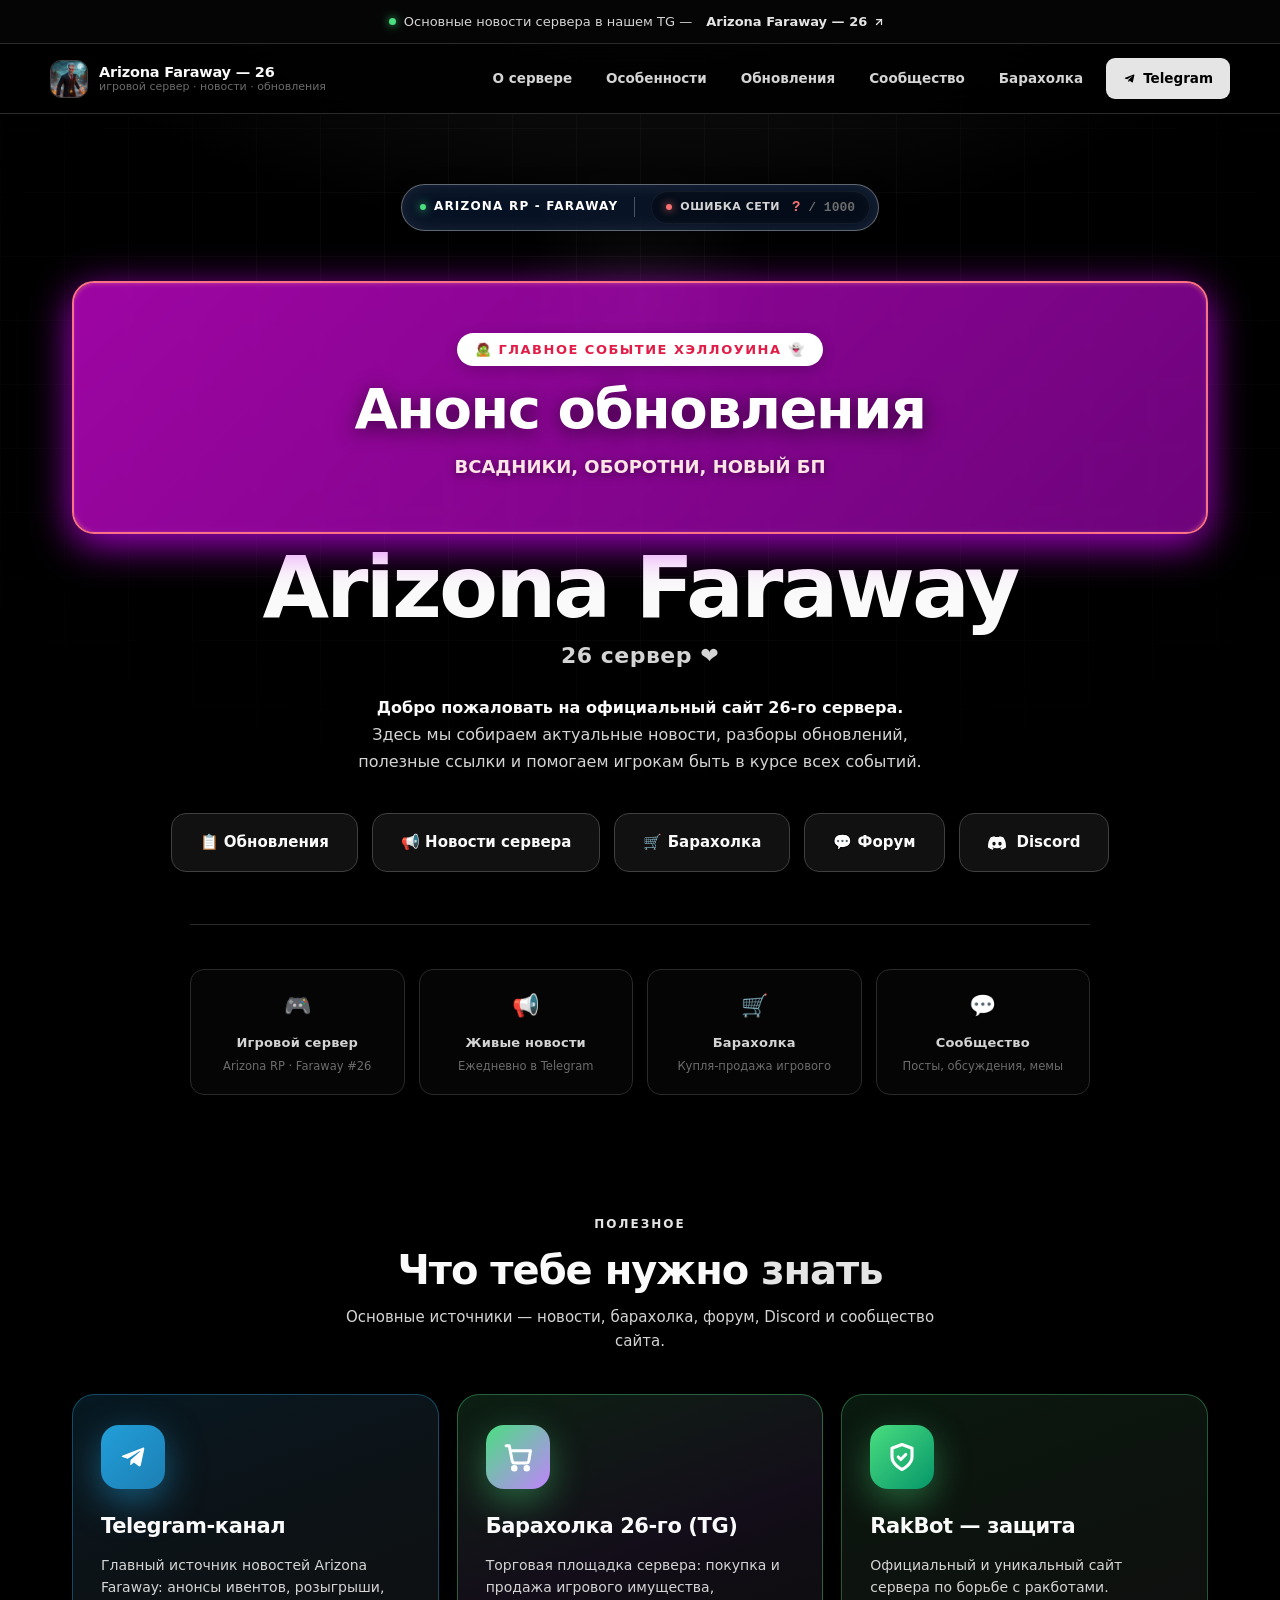
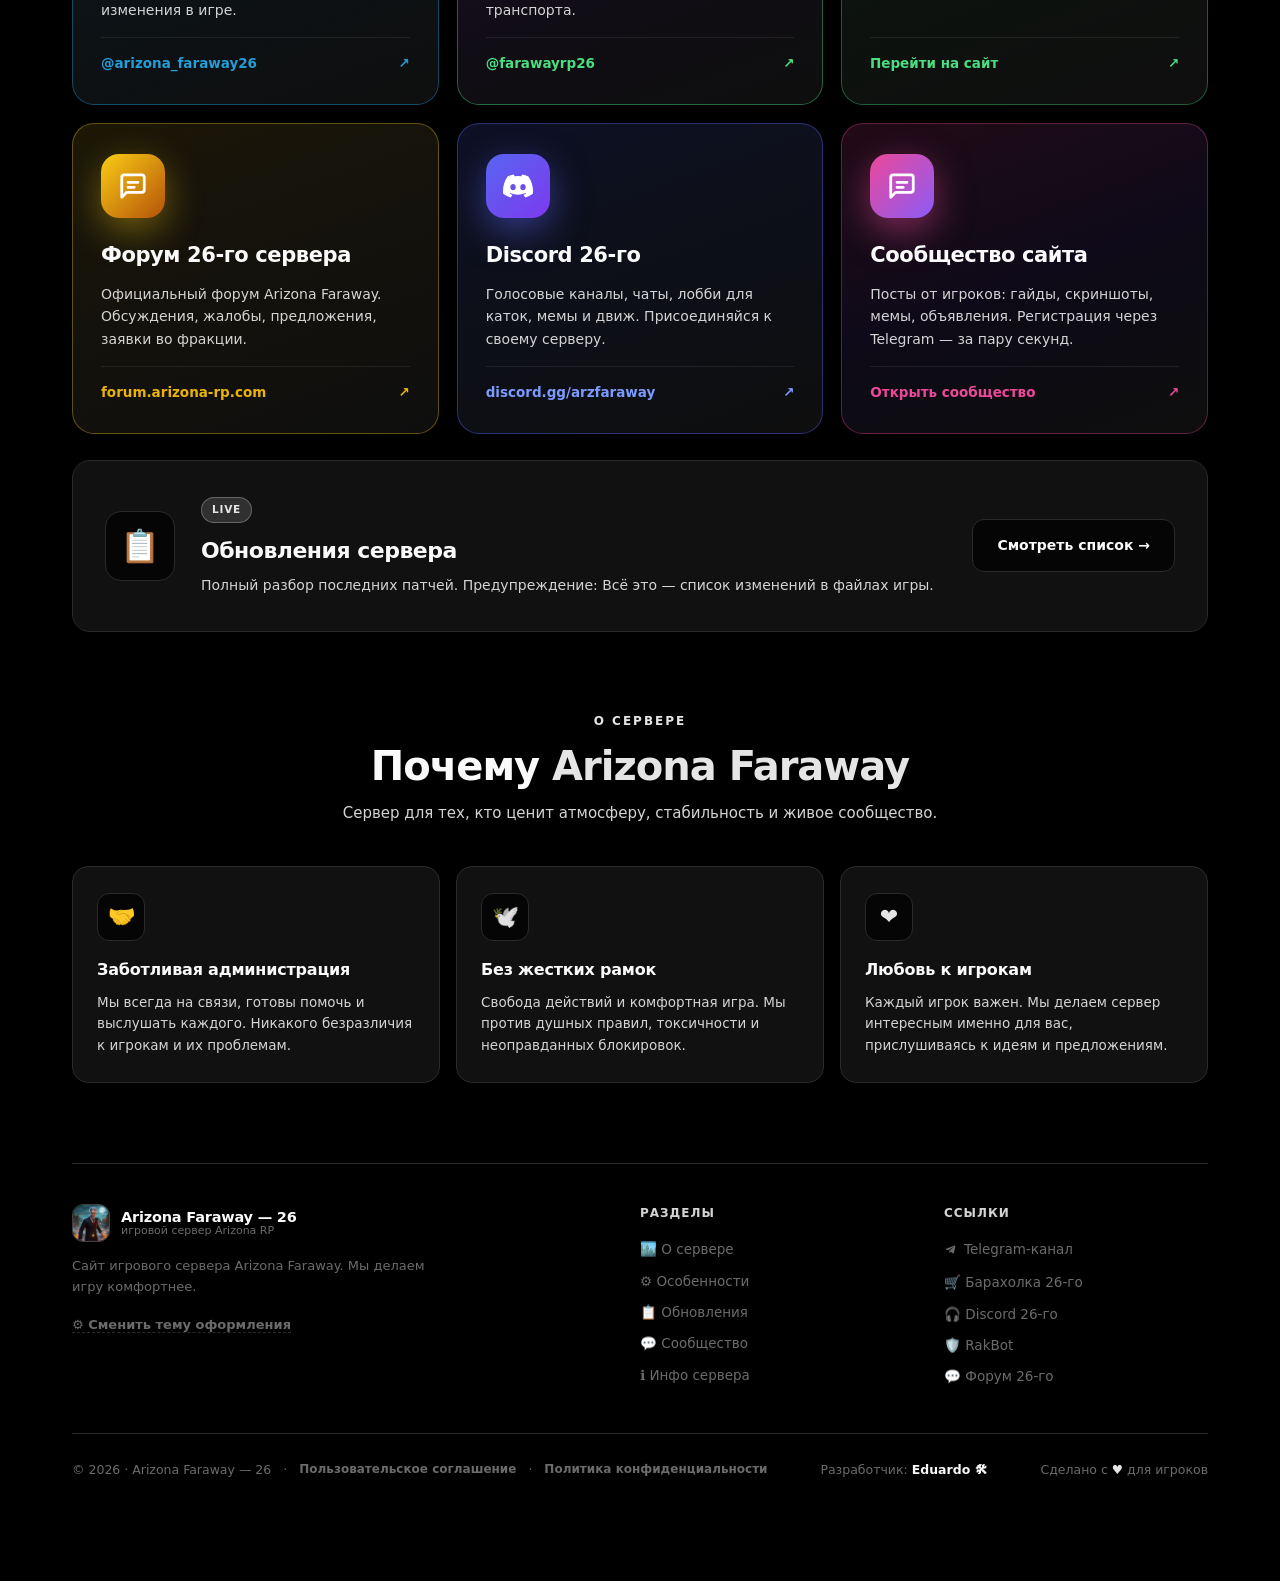
==== commit 87d36d15: "Update index.html" ====
--- a/site/index.html
+++ b/site/index.html
@@ -760,7 +760,7 @@
   <header class="hero">
     <!-- Плашка онлайна -->
     <div class="top-badge-group">
-      <div class="server-badge"><span class="dot"></span>Сервер проекта Arizona RP</div>
+      <div class="server-badge"><span class="dot"></span>Arizona RP - Faraway</div>
       <div class="badge-divider"></div>
       <div class="online-widget" id="onlineWidget">
         <span class="ow-dot loading" id="owDot"></span>
@@ -1201,4 +1201,4 @@
 <script src="theme.js"></script>
 
 </body>
-</html>+</html>
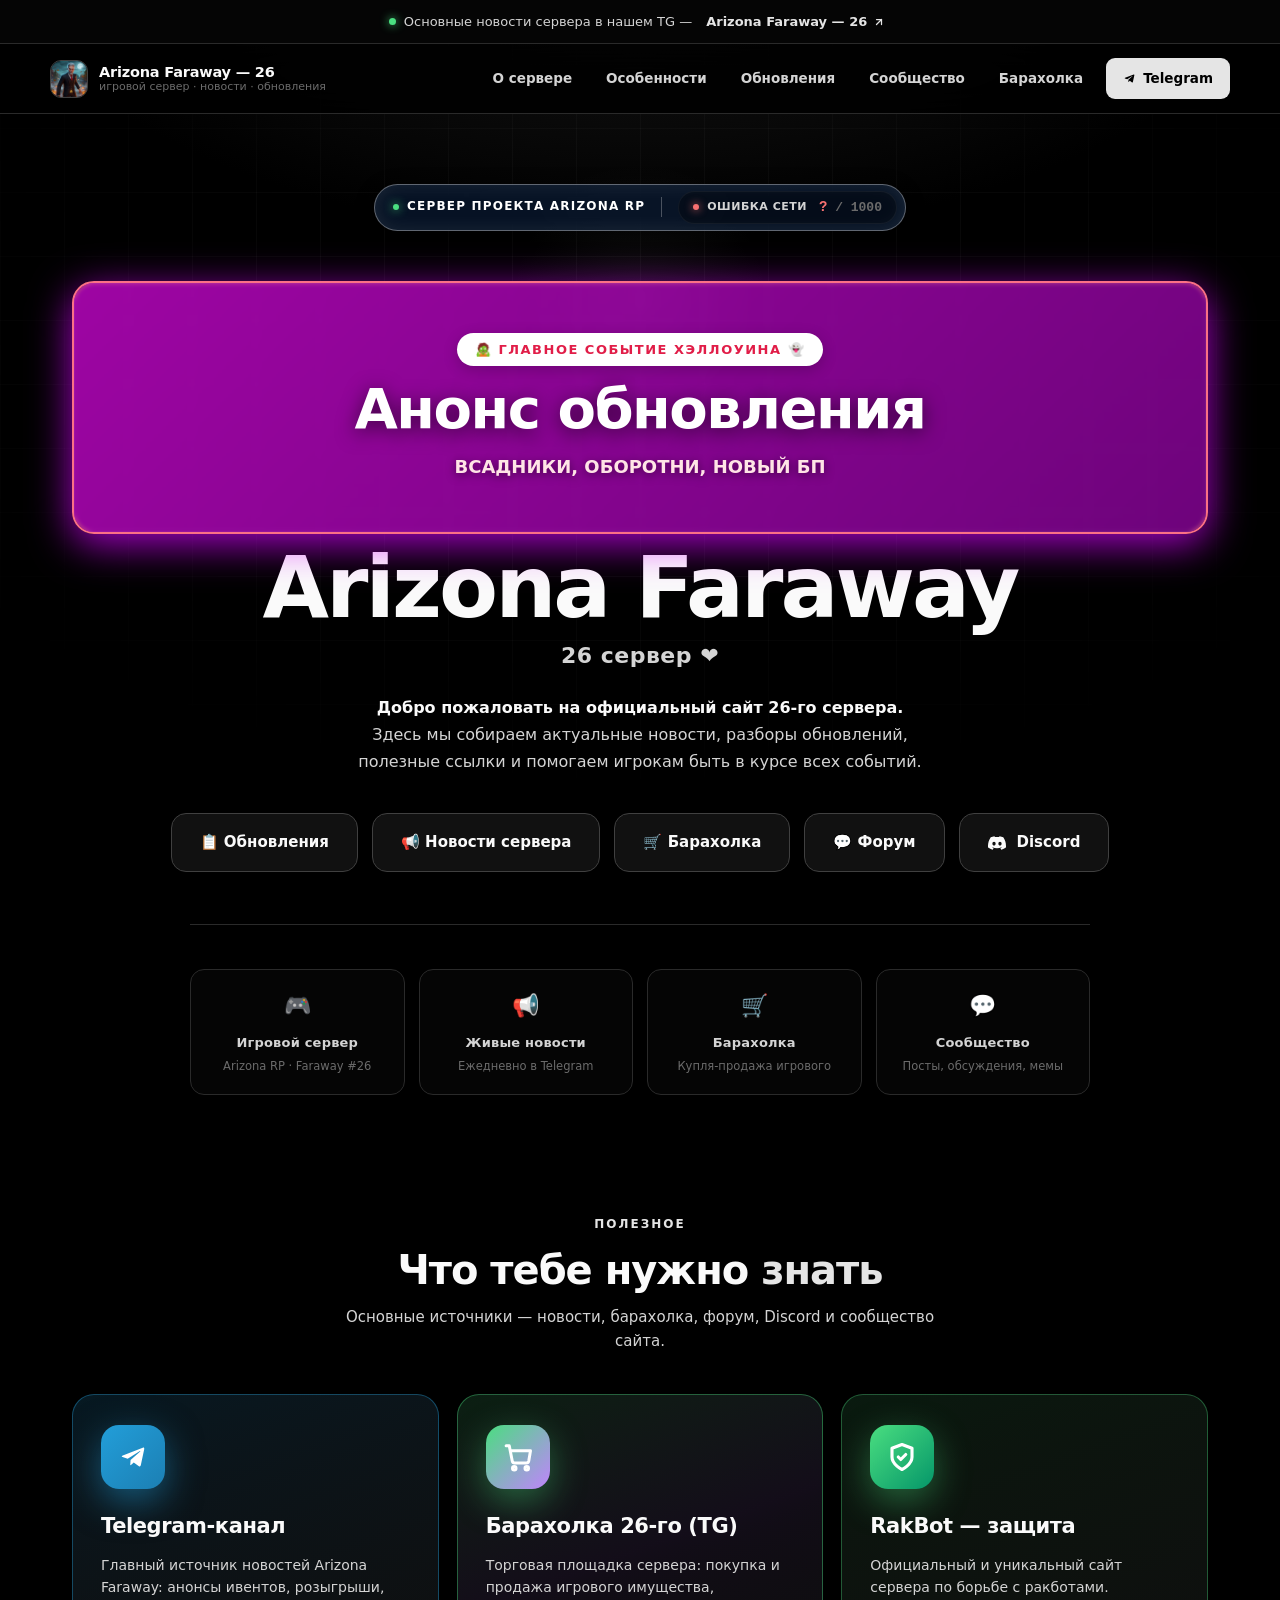
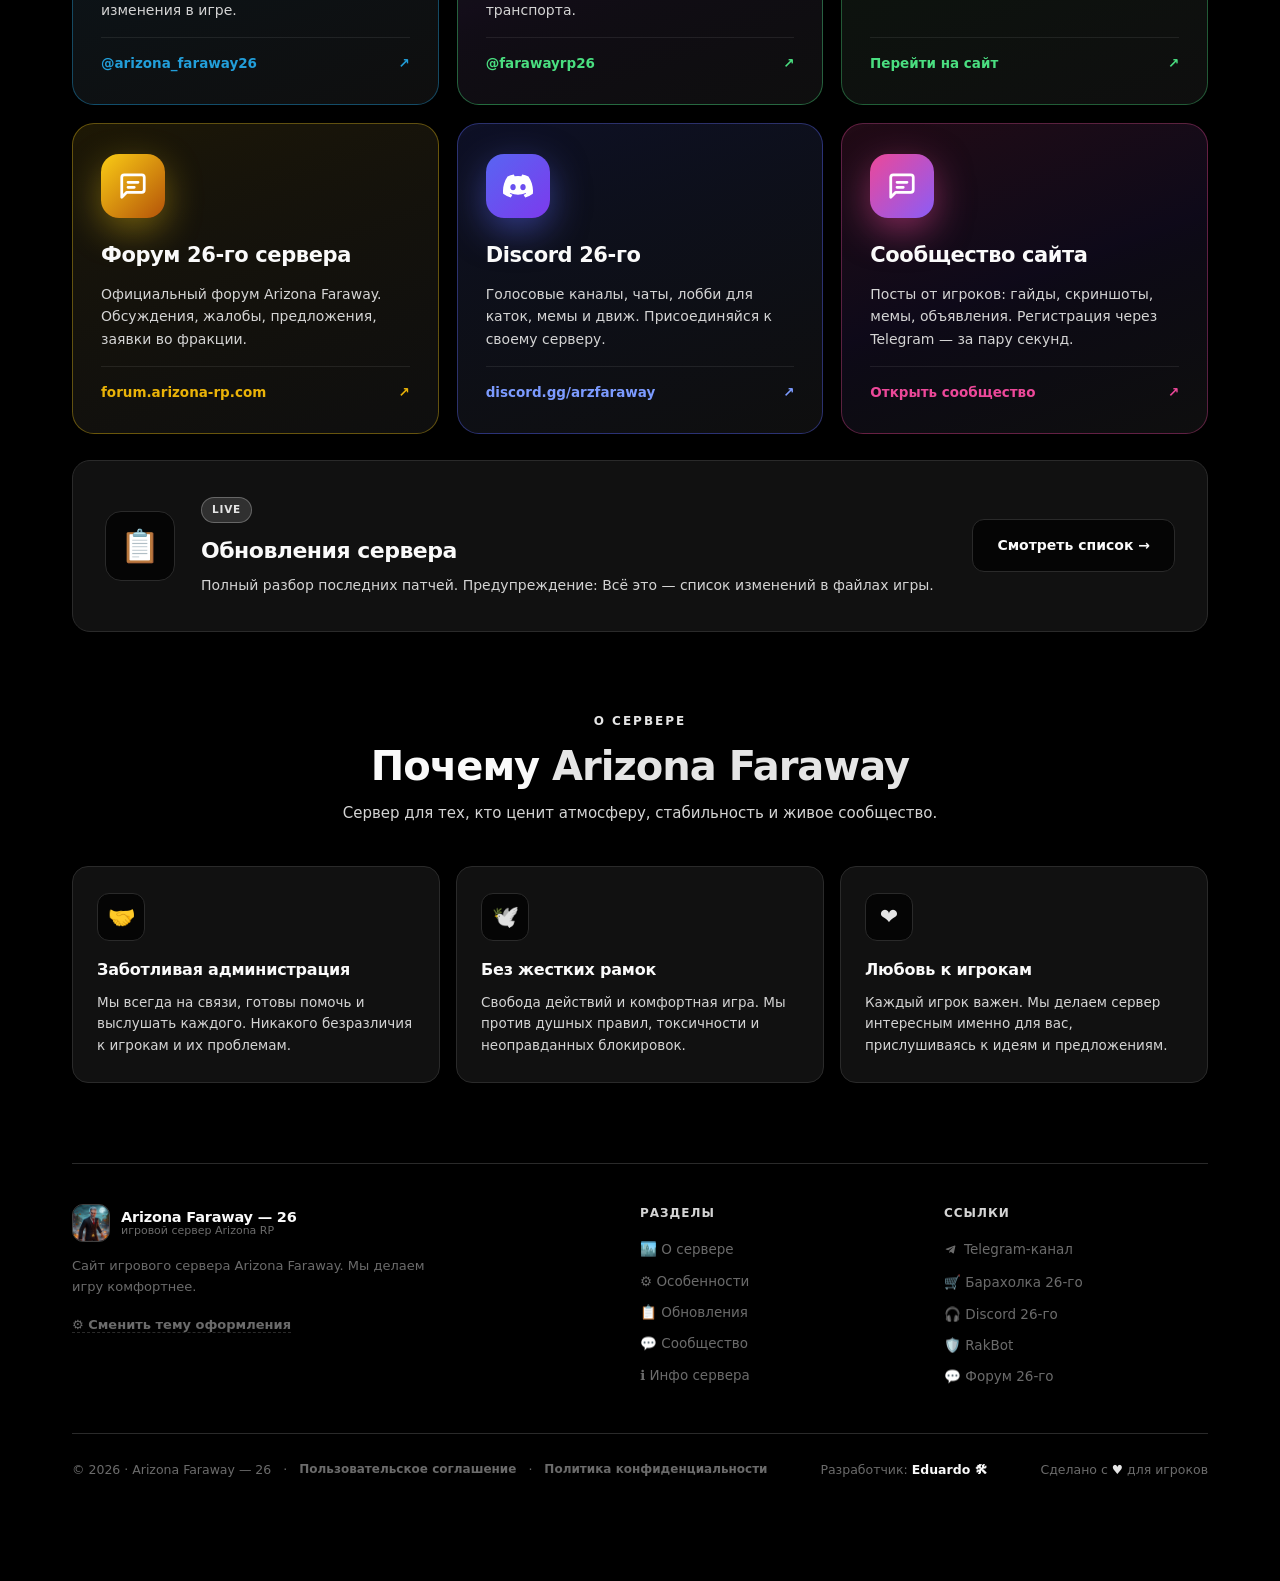
==== commit a1b76f49: "Add files via upload" ====
--- a/site/index.html
+++ b/site/index.html
@@ -659,6 +659,16 @@
   }
   .foot-legal-mini a:hover{
     color:var(--text); text-decoration-color: var(--text);
+  }
+
+  .ow-players b.pop {
+    animation: numberPop 0.4s cubic-bezier(0.175, 0.885, 0.32, 1.275);
+    display: inline-block;
+  }
+  @keyframes numberPop {
+    0% { transform: scale(1); color: #fff; }
+    50% { transform: scale(1.3); color: #6ee7b7; }
+    100% { transform: scale(1); color: #34d399; }
   }
 
   /* Текст для вызова тем */
@@ -760,7 +770,7 @@
   <header class="hero">
     <!-- Плашка онлайна -->
     <div class="top-badge-group">
-      <div class="server-badge"><span class="dot"></span>Arizona RP - Faraway</div>
+      <div class="server-badge"><span class="dot"></span>Сервер проекта Arizona RP</div>
       <div class="badge-divider"></div>
       <div class="online-widget" id="onlineWidget">
         <span class="ow-dot loading" id="owDot"></span>
@@ -1142,6 +1152,13 @@
         if (data.online) {
           dot.className = 'ow-dot';
           text.textContent = 'Игроков';
+          
+          if (playersEl.textContent !== String(data.players)) {
+            playersEl.classList.remove('pop');
+            void playersEl.offsetWidth;
+            playersEl.classList.add('pop');
+          }
+          
           playersEl.textContent = data.players;
           maxEl.textContent = data.maxplayers;
           playersEl.style.color = '#34d399';
@@ -1160,7 +1177,7 @@
     }
 
     fetchServerStatus();
-    setInterval(fetchServerStatus, 60000);
+    setInterval(fetchServerStatus, 30000);
 
     // 2. ТАЙМЕР ДО 20:30 МСК
     const timerEl = document.getElementById('countdown-timer');
@@ -1201,4 +1218,4 @@
 <script src="theme.js"></script>
 
 </body>
-</html>
+</html>
